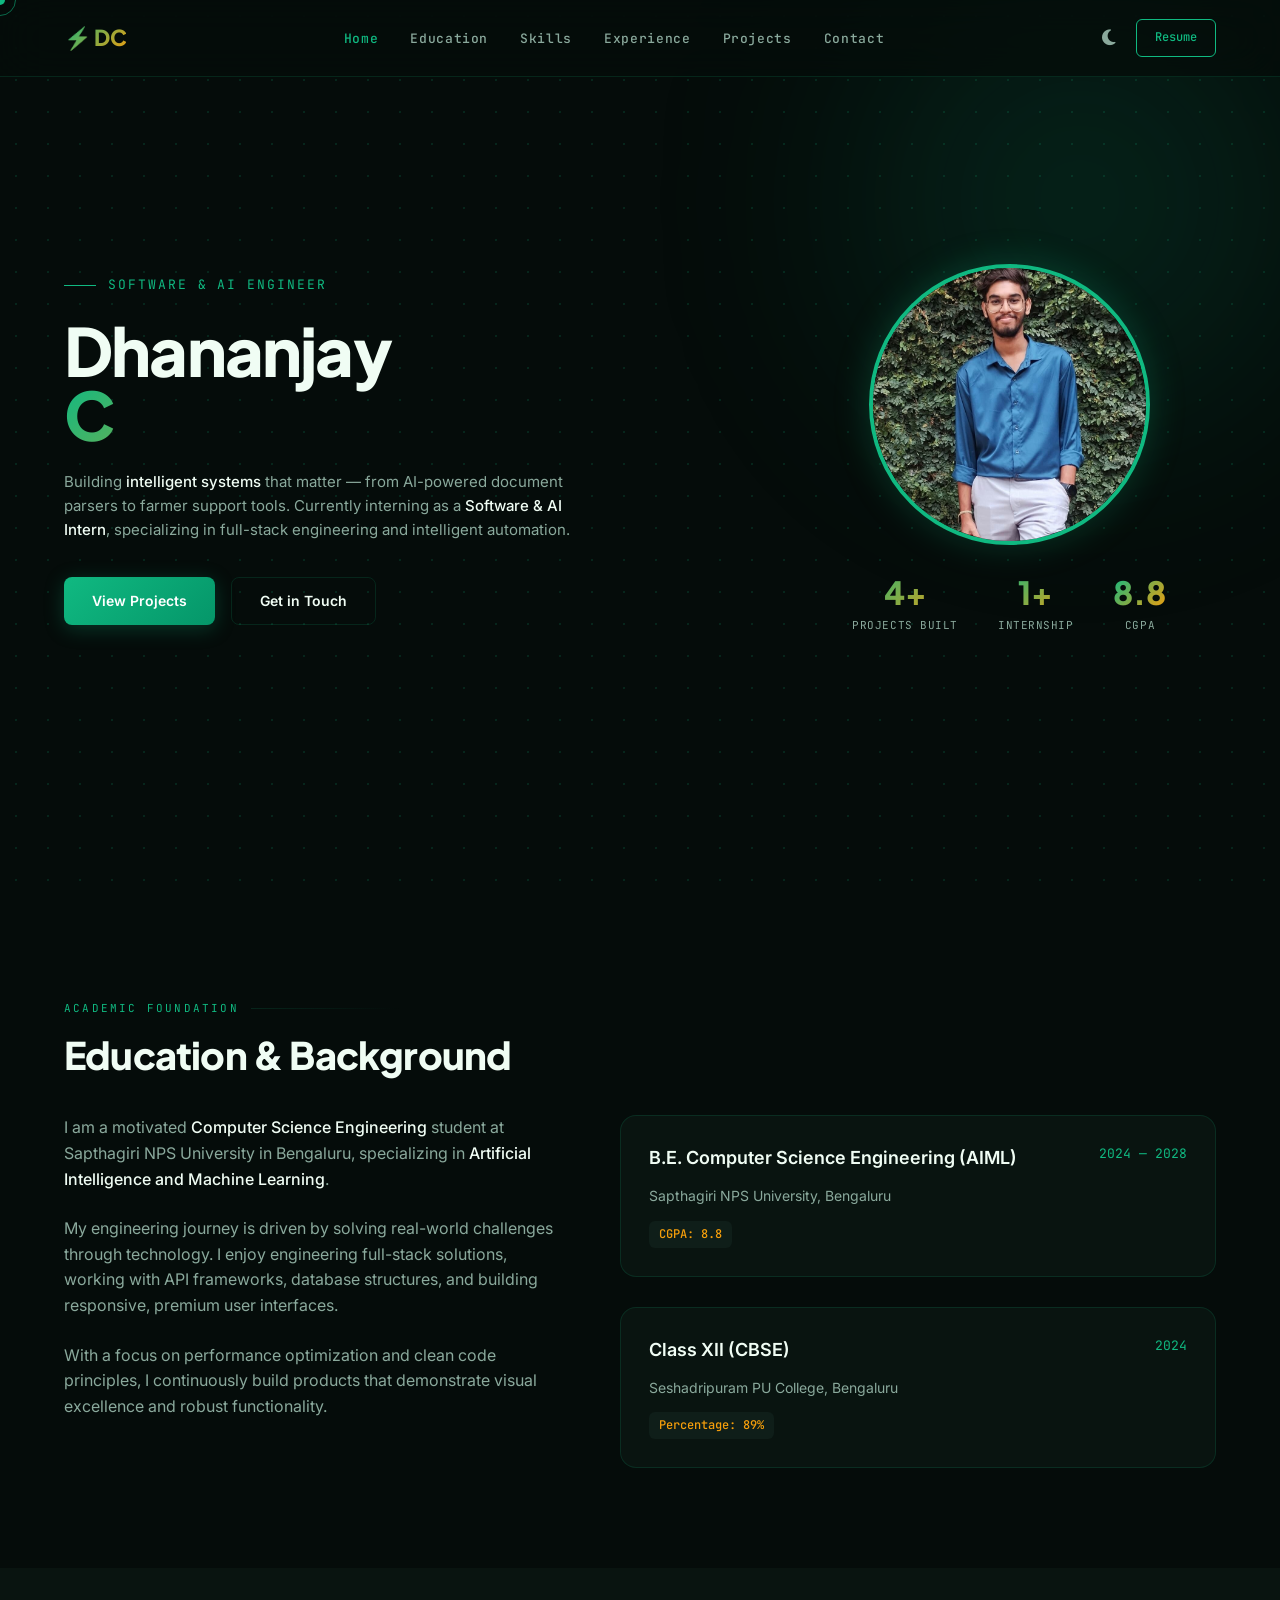
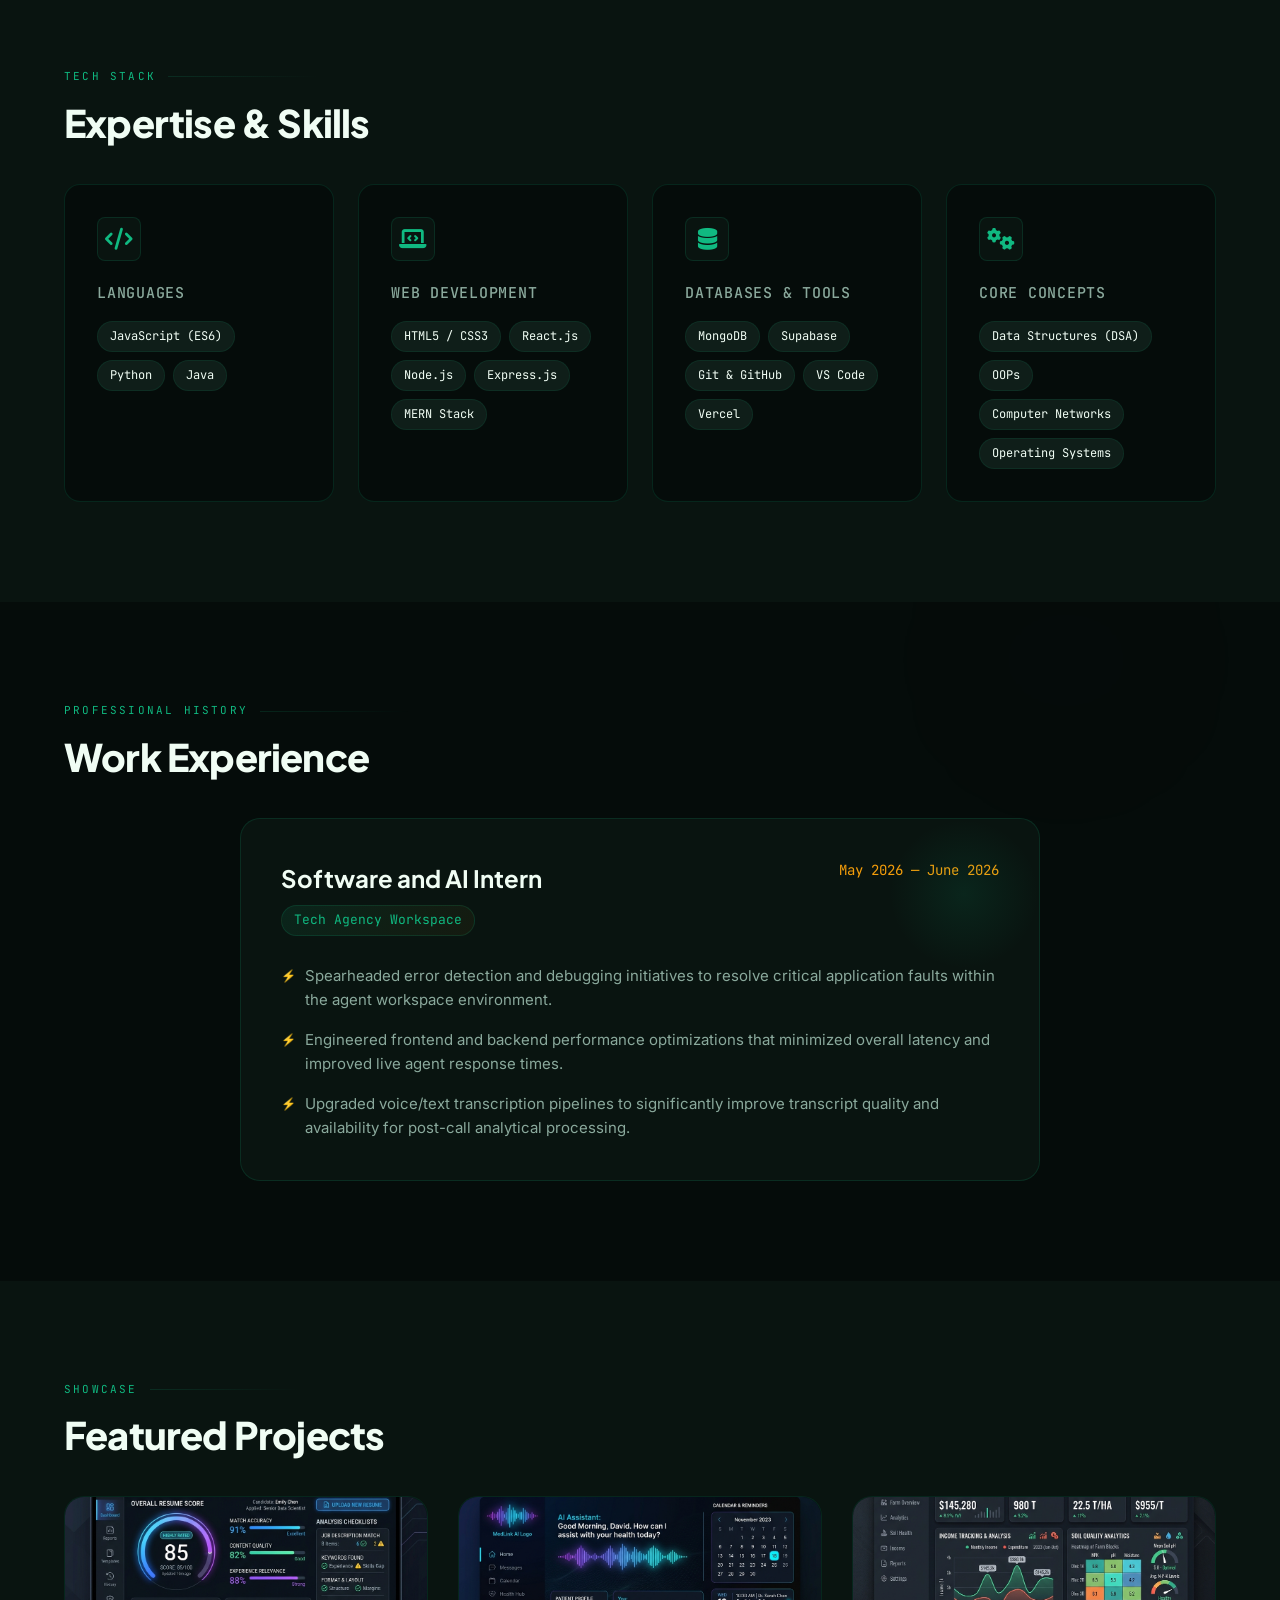
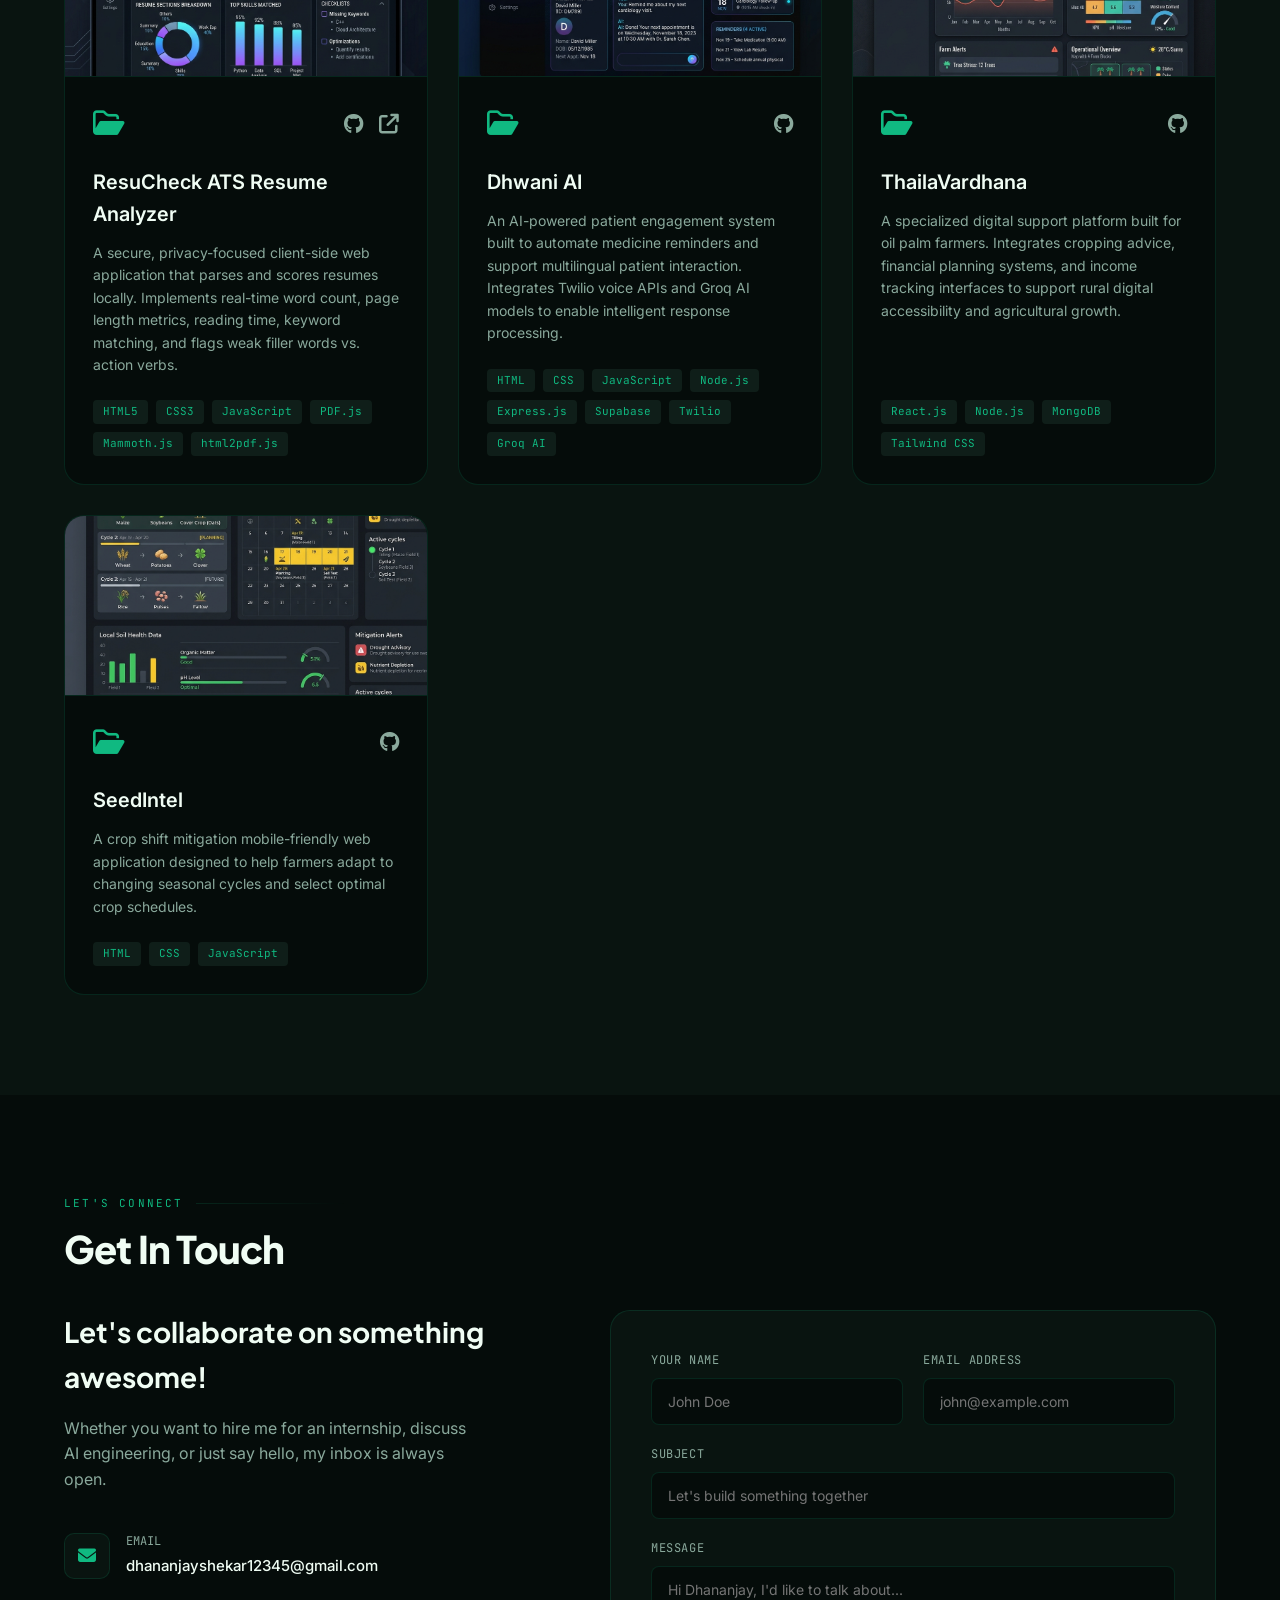
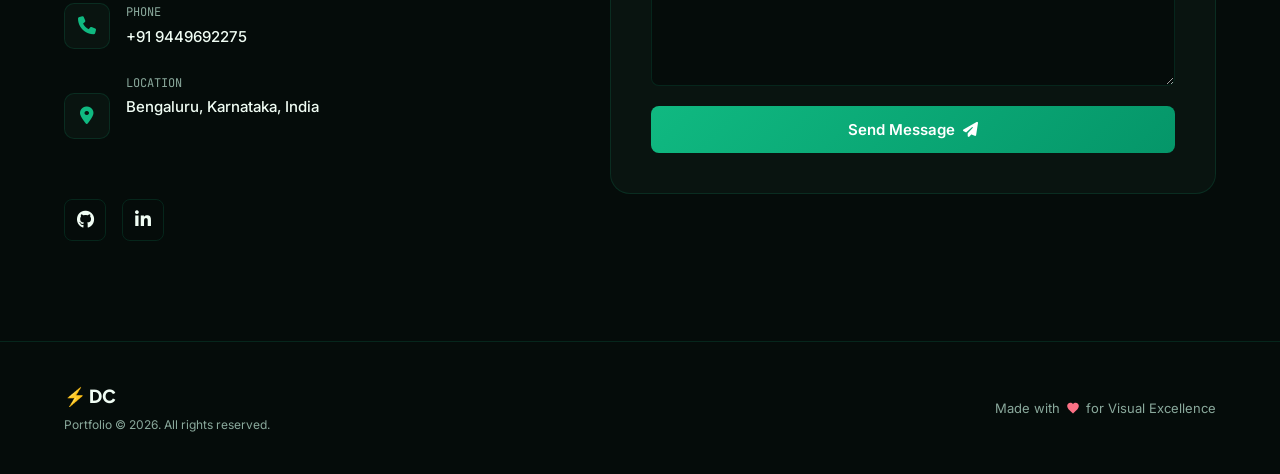
==== portfolio.html @ 75861af4 "Update project cards with preview images and match mobile inspector layout exactly" ====
<!DOCTYPE html>
<html lang="en">
<head>
  <meta charset="UTF-8">
  <meta name="viewport" content="width=device-width, initial-scale=1.0">
  <title>Dhananjay C | Software & AI Engineer Portfolio</title>
  <!-- FontAwesome Icons -->
  <link rel="stylesheet" href="https://cdnjs.cloudflare.com/ajax/libs/font-awesome/6.4.0/css/all.min.css">
  <link rel="stylesheet" href="portfolio-styles.css">
</head>
<body>
  <!-- Custom Cursor Elements -->
  <div class="cursor" id="customCursor"></div>
  <div class="cursor-ring" id="customCursorRing"></div>

  <!-- Decorative Glowing Backdrops -->
  <div class="orb orb1"></div>
  <div class="orb orb2"></div>
  <div class="orb orb3"></div>

  <!-- Navigation -->
  <nav>
    <div class="container nav-container">
      <a href="#" class="nav-logo">⚡ DC</a>
      
      <ul class="nav-menu" id="navMenu">
        <li><a href="#hero" class="active">Home</a></li>
        <li><a href="#about">Education</a></li>
        <li><a href="#skills">Skills</a></li>
        <li><a href="#experience">Experience</a></li>
        <li><a href="#projects">Projects</a></li>
        <li><a href="#contact">Contact</a></li>
      </ul>

      <div class="nav-actions">
        <button class="theme-toggle-btn" id="themeToggle" aria-label="Toggle Theme">
          <i class="fa-solid fa-moon" id="themeIcon"></i>
        </button>
        <a href="resume.pdf" target="_blank" class="btn-resume">Resume</a>
        <button class="mobile-nav-toggle" id="mobileNavToggle" aria-label="Toggle Navigation Menu">
          <i class="fa-solid fa-bars"></i>
        </button>
      </div>
    </div>
  </nav>

  <!-- Hero Section -->
  <section id="hero">
    <div class="container hero-container-grid">
      <div class="hero-content">
        <div class="hero-eyebrow">Software & AI Engineer</div>
        <h1 class="hero-name">
          <span class="line1">Dhananjay</span>
          <span class="line2">C</span>
        </h1>
        <p class="hero-desc">
          Building <strong>intelligent systems</strong> that matter — from AI-powered document parsers to farmer support tools. Currently interning as a <strong>Software & AI Intern</strong>, specializing in full-stack engineering and intelligent automation.
        </p>
        <div class="hero-buttons">
          <a href="#projects" class="btn btn-primary">View Projects</a>
          <a href="#contact" class="btn btn-secondary">Get in Touch</a>
        </div>
      </div>
      
      <div class="hero-right">
        <div class="hero-image-container">
          <img src="profile.jpg" alt="Dhananjay C" class="hero-profile-img">
        </div>
        <div class="hero-stats">
          <div class="stat">
            <span class="stat-number" data-target="4">0</span>
            <span class="stat-label">Projects Built</span>
          </div>
          <div class="stat">
            <span class="stat-number" data-target="1">0</span>
            <span class="stat-label">Internship</span>
          </div>
          <div class="stat">
            <span class="stat-number" data-target="8.8" data-decimals="1">0.0</span>
            <span class="stat-label">CGPA</span>
          </div>
        </div>
      </div>
    </div>
  </section>

  <!-- Education & About Section -->
  <section id="about">
    <div class="container">
      <div class="section-tag">Academic Foundation</div>
      <h2 class="section-title">Education & Background</h2>
      
      <div class="about-grid">
        <div class="about-text">
          <p>
            I am a motivated <strong>Computer Science Engineering</strong> student at Sapthagiri NPS University in Bengaluru, specializing in <strong>Artificial Intelligence and Machine Learning</strong>.
          </p>
          <p>
            My engineering journey is driven by solving real-world challenges through technology. I enjoy engineering full-stack solutions, working with API frameworks, database structures, and building responsive, premium user interfaces.
          </p>
          <p>
            With a focus on performance optimization and clean code principles, I continuously build products that demonstrate visual excellence and robust functionality.
          </p>
        </div>
        
        <div class="edu-timeline">
          <div class="edu-card">
            <div class="edu-header">
              <h3 class="edu-degree">B.E. Computer Science Engineering (AIML)</h3>
              <span class="edu-date">2024 — 2028</span>
            </div>
            <p class="edu-school">Sapthagiri NPS University, Bengaluru</p>
            <span class="edu-badge">CGPA: 8.8</span>
          </div>

          <div class="edu-card">
            <div class="edu-header">
              <h3 class="edu-degree">Class XII (CBSE)</h3>
              <span class="edu-date">2024</span>
            </div>
            <p class="edu-school">Seshadripuram PU College, Bengaluru</p>
            <span class="edu-badge">Percentage: 89%</span>
          </div>
        </div>
      </div>
    </div>
  </section>

  <!-- Skills Section -->
  <section id="skills">
    <div class="container">
      <div class="section-tag">Tech Stack</div>
      <h2 class="section-title">Expertise & Skills</h2>
      
      <div class="skills-grid">
        <!-- Programming Languages -->
        <div class="skill-card">
          <div class="skill-icon"><i class="fa-solid fa-code"></i></div>
          <h3>Languages</h3>
          <div class="skill-tags">
            <span class="skill-tag">JavaScript (ES6)</span>
            <span class="skill-tag">Python</span>
            <span class="skill-tag">Java</span>
          </div>
        </div>

        <!-- Web Development -->
        <div class="skill-card">
          <div class="skill-icon"><i class="fa-solid fa-laptop-code"></i></div>
          <h3>Web Development</h3>
          <div class="skill-tags">
            <span class="skill-tag">HTML5 / CSS3</span>
            <span class="skill-tag">React.js</span>
            <span class="skill-tag">Node.js</span>
            <span class="skill-tag">Express.js</span>
            <span class="skill-tag">MERN Stack</span>
          </div>
        </div>

        <!-- Databases & Tools -->
        <div class="skill-card">
          <div class="skill-icon"><i class="fa-solid fa-database"></i></div>
          <h3>Databases & Tools</h3>
          <div class="skill-tags">
            <span class="skill-tag">MongoDB</span>
            <span class="skill-tag">Supabase</span>
            <span class="skill-tag">Git & GitHub</span>
            <span class="skill-tag">VS Code</span>
            <span class="skill-tag">Vercel</span>
          </div>
        </div>

        <!-- Core CS Concepts -->
        <div class="skill-card">
          <div class="skill-icon"><i class="fa-solid fa-gears"></i></div>
          <h3>Core Concepts</h3>
          <div class="skill-tags">
            <span class="skill-tag">Data Structures (DSA)</span>
            <span class="skill-tag">OOPs</span>
            <span class="skill-tag">Computer Networks</span>
            <span class="skill-tag">Operating Systems</span>
          </div>
        </div>
      </div>
    </div>
  </section>

  <!-- Experience Section -->
  <section id="experience">
    <div class="container">
      <div class="section-tag">Professional History</div>
      <h2 class="section-title">Work Experience</h2>
      
      <div class="exp-wrapper">
        <div class="exp-card">
          <div class="exp-header">
            <div>
              <h3 class="exp-role">Software and AI Intern</h3>
              <span class="exp-company">Tech Agency Workspace</span>
            </div>
            <span class="exp-date">May 2026 — June 2026</span>
          </div>
          <ul class="exp-bullets">
            <li>Spearheaded error detection and debugging initiatives to resolve critical application faults within the agent workspace environment.</li>
            <li>Engineered frontend and backend performance optimizations that minimized overall latency and improved live agent response times.</li>
            <li>Upgraded voice/text transcription pipelines to significantly improve transcript quality and availability for post-call analytical processing.</li>
          </ul>
        </div>
      </div>
    </div>
  </section>

  <!-- Projects Section -->
  <section id="projects">
    <div class="container">
      <div class="section-tag">Showcase</div>
      <h2 class="section-title">Featured Projects</h2>
      
      <div class="projects-grid">
        <!-- ResuCheck ATS -->
        <div class="project-card">
          <div class="project-image-wrapper">
            <img src="resucheck_preview.png" alt="ResuCheck ATS Preview" class="project-img">
          </div>
          <div class="project-card-content">
            <div class="project-header">
              <div class="project-icon-folder"><i class="fa-regular fa-folder-open"></i></div>
              <div class="project-links">
                <a href="https://github.com/dhananjayshekar12345-del/FrontEnd-Project" target="_blank" aria-label="GitHub Repository"><i class="fa-brands fa-github"></i></a>
                <a href="index.html" target="_blank" aria-label="Live Demo"><i class="fa-solid fa-arrow-up-right-from-square"></i></a>
              </div>
            </div>
            <h3 class="project-title">ResuCheck ATS Resume Analyzer</h3>
            <p class="project-desc">
              A secure, privacy-focused client-side web application that parses and scores resumes locally. Implements real-time word count, page length metrics, reading time, keyword matching, and flags weak filler words vs. action verbs.
            </p>
            <ul class="project-tech">
              <li>HTML5</li>
              <li>CSS3</li>
              <li>JavaScript</li>
              <li>PDF.js</li>
              <li>Mammoth.js</li>
              <li>html2pdf.js</li>
            </ul>
          </div>
        </div>

        <!-- Dhwani AI -->
        <div class="project-card">
          <div class="project-image-wrapper">
            <img src="dhwani_ai_preview.png" alt="Dhwani AI Preview" class="project-img">
          </div>
          <div class="project-card-content">
            <div class="project-header">
              <div class="project-icon-folder"><i class="fa-regular fa-folder-open"></i></div>
              <div class="project-links">
                <a href="#" target="_blank" aria-label="GitHub Repository"><i class="fa-brands fa-github"></i></a>
              </div>
            </div>
            <h3 class="project-title">Dhwani AI</h3>
            <p class="project-desc">
              An AI-powered patient engagement system built to automate medicine reminders and support multilingual patient interaction. Integrates Twilio voice APIs and Groq AI models to enable intelligent response processing.
            </p>
            <ul class="project-tech">
              <li>HTML</li>
              <li>CSS</li>
              <li>JavaScript</li>
              <li>Node.js</li>
              <li>Express.js</li>
              <li>Supabase</li>
              <li>Twilio</li>
              <li>Groq AI</li>
            </ul>
          </div>
        </div>

        <!-- ThailaVardhana -->
        <div class="project-card">
          <div class="project-image-wrapper">
            <img src="thailavardhana_preview.png" alt="ThailaVardhana Preview" class="project-img">
          </div>
          <div class="project-card-content">
            <div class="project-header">
              <div class="project-icon-folder"><i class="fa-regular fa-folder-open"></i></div>
              <div class="project-links">
                <a href="#" target="_blank" aria-label="GitHub Repository"><i class="fa-brands fa-github"></i></a>
              </div>
            </div>
            <h3 class="project-title">ThailaVardhana</h3>
            <p class="project-desc">
              A specialized digital support platform built for oil palm farmers. Integrates cropping advice, financial planning systems, and income tracking interfaces to support rural digital accessibility and agricultural growth.
            </p>
            <ul class="project-tech">
              <li>React.js</li>
              <li>Node.js</li>
              <li>MongoDB</li>
              <li>Tailwind CSS</li>
            </ul>
          </div>
        </div>

        <!-- SeedIntel -->
        <div class="project-card">
          <div class="project-image-wrapper">
            <img src="seedintel_preview.png" alt="SeedIntel Preview" class="project-img">
          </div>
          <div class="project-card-content">
            <div class="project-header">
              <div class="project-icon-folder"><i class="fa-regular fa-folder-open"></i></div>
              <div class="project-links">
                <a href="#" target="_blank" aria-label="GitHub Repository"><i class="fa-brands fa-github"></i></a>
              </div>
            </div>
            <h3 class="project-title">SeedIntel</h3>
            <p class="project-desc">
              A crop shift mitigation mobile-friendly web application designed to help farmers adapt to changing seasonal cycles and select optimal crop schedules.
            </p>
            <ul class="project-tech">
              <li>HTML</li>
              <li>CSS</li>
              <li>JavaScript</li>
            </ul>
          </div>
        </div>
      </div>
    </div>
  </section>

  <!-- Contact Section -->
  <section id="contact">
    <div class="container">
      <div class="section-tag">Let's Connect</div>
      <h2 class="section-title">Get In Touch</h2>
      
      <div class="contact-wrapper">
        <div class="contact-info">
          <h3>Let's collaborate on something awesome!</h3>
          <p>
            Whether you want to hire me for an internship, discuss AI engineering, or just say hello, my inbox is always open.
          </p>
          
          <div class="contact-details">
            <!-- Email -->
            <div class="contact-item">
              <div class="contact-icon"><i class="fa-solid fa-envelope"></i></div>
              <div class="contact-text">
                <p>Email</p>
                <a href="mailto:dhananjayshekar12345@gmail.com">dhananjayshekar12345@gmail.com</a>
              </div>
            </div>

            <!-- Phone -->
            <div class="contact-item">
              <div class="contact-icon"><i class="fa-solid fa-phone"></i></div>
              <div class="contact-text">
                <p>Phone</p>
                <a href="tel:+919449692275">+91 9449692275</a>
              </div>
            </div>

            <!-- Location -->
            <div class="contact-item">
              <div class="contact-icon"><i class="fa-solid fa-location-dot"></i></div>
              <div class="contact-text">
                <p>Location</p>
                <p>Bengaluru, Karnataka, India</p>
              </div>
            </div>
          </div>

          <div class="contact-socials">
            <a href="https://github.com/dhananjayshekar12345-del" target="_blank" class="social-btn" aria-label="GitHub"><i class="fa-brands fa-github"></i></a>
            <a href="#" target="_blank" class="social-btn" aria-label="LinkedIn"><i class="fa-brands fa-linkedin-in"></i></a>
          </div>
        </div>

        <form class="contact-form" id="contactForm">
          <div class="form-grid">
            <div class="form-group">
              <label for="name">Your Name</label>
              <input type="text" id="name" placeholder="John Doe" required>
            </div>
            <div class="form-group">
              <label for="email">Email Address</label>
              <input type="email" id="email" placeholder="john@example.com" required>
            </div>
          </div>
          <div class="form-group full-width" style="margin-bottom: 20px;">
            <label for="subject">Subject</label>
            <input type="text" id="subject" placeholder="Let's build something together" required>
          </div>
          <div class="form-group full-width" style="margin-bottom: 20px;">
            <label for="message">Message</label>
            <textarea id="message" placeholder="Hi Dhananjay, I'd like to talk about..." required></textarea>
          </div>
          <button type="submit" class="submit-btn">Send Message <i class="fa-solid fa-paper-plane"></i></button>
        </form>
      </div>
    </div>
  </section>

  <!-- Footer -->
  <footer>
    <div class="container footer-container">
      <div class="footer-left">
        <a href="#" class="footer-logo">⚡ DC</a>
        <p class="footer-copy">Portfolio &copy; 2026. All rights reserved.</p>
      </div>
      <div class="footer-tagline">
        <span>Made with</span>
        <svg viewBox="0 0 24 24">
          <path d="M12 21.35l-1.45-1.32C5.4 15.36 2 12.28 2 8.5 2 5.42 4.42 3 7.5 3c1.74 0 3.41.81 4.5 2.09C13.09 3.81 14.76 3 16.5 3 19.58 3 22 5.42 22 8.5c0 3.78-3.4 6.86-8.55 11.54L12 21.35z"/>
        </svg>
        <span>for Visual Excellence</span>
      </div>
    </div>
  </footer>

  <!-- Toast Notification Container -->
  <div class="toast" id="toast">
    <i class="fa-solid fa-circle-check" style="color: var(--accent);"></i>
    <span id="toastMsg">Message sent successfully!</span>
  </div>

  <script src="portfolio-app.js"></script>
</body>
</html>
---- portfolio-styles.css ----
@import url('https://fonts.googleapis.com/css2?family=Inter:wght@400;500;600;700&family=Plus+Jakarta+Sans:wght@500;600;700;800&family=JetBrains+Mono:wght@400;500&display=swap');

:root {
  --bg: #050c0a;
  --surface: #091410;
  --surface-hover: #0d221a;
  --surface2: #0f1e19;
  --accent: #10b981;
  --accent-glow: rgba(16, 185, 129, 0.35);
  --accent2: #f59e0b;
  --accent3: #fb7185;
  --text: #f0fdf4; /* Slightly brighter for higher contrast */
  --muted: #8aa99c; /* Brighter muted text for clearer visibility */
  --border: rgba(16, 185, 129, 0.15);
  --border-hover: rgba(16, 185, 129, 0.35);
  --font-sans: 'Inter', sans-serif;
  --font-display: 'Plus Jakarta Sans', sans-serif;
  --font-mono: 'JetBrains Mono', monospace;
  --glow: rgba(16, 185, 129, 0.12);
}

/* Light Mode support */
body.light-theme {
  --bg: #f3fcf8;
  --surface: #ffffff;
  --surface-hover: #e8f5ee;
  --surface2: #dcf2e6;
  --accent: #059669;
  --accent-glow: rgba(5, 150, 105, 0.2);
  --accent2: #d97706;
  --accent3: #e11d48;
  --text: #061f15;
  --muted: #4b665c;
  --border: rgba(5, 150, 105, 0.15);
  --border-hover: rgba(5, 150, 105, 0.35);
  --glow: rgba(5, 150, 105, 0.06);
}

*, *::before, *::after {
  box-sizing: border-box;
  margin: 0;
  padding: 0;
}

html {
  scroll-behavior: smooth;
  scrollbar-width: thin;
  scrollbar-color: var(--accent) var(--bg);
}

body {
  font-family: var(--font-sans);
  background-color: var(--bg);
  color: var(--text);
  overflow-x: hidden;
  line-height: 1.6;
  transition: background-color 0.3s, color 0.3s;
  position: relative;
}

/* Hide custom cursor on touch devices */
@media (hover: hover) {
  body {
    cursor: none;
  }
  a, button, input, textarea, select, .clickable {
    cursor: none;
  }
}

/* Custom Cursor */
.cursor {
  width: 10px;
  height: 10px;
  background-color: var(--accent);
  border-radius: 50%;
  position: fixed;
  top: 0;
  left: 0;
  pointer-events: none;
  z-index: 9999;
  transform: translate(-50%, -50%);
  transition: width 0.15s, height 0.15s, background-color 0.15s;
}

.cursor-ring {
  width: 32px;
  height: 32px;
  border: 1.5px solid var(--accent);
  border-radius: 50%;
  position: fixed;
  top: 0;
  left: 0;
  pointer-events: none;
  z-index: 9998;
  transform: translate(-50%, -50%);
  transition: width 0.2s, height 0.2s, border-color 0.2s;
  opacity: 0.55;
}

/* Dot grid overlay */
body::before {
  content: '';
  position: fixed;
  inset: 0;
  background-image: radial-gradient(var(--border) 1px, transparent 1px);
  background-size: 32px 32px;
  pointer-events: none;
  z-index: 0;
}

/* Decorative Glow Orbs */
.orb {
  position: absolute;
  border-radius: 50%;
  filter: blur(120px);
  pointer-events: none;
  z-index: 0;
  opacity: 0.65;
  transition: opacity 0.5s;
}
.orb1 {
  width: 600px;
  height: 600px;
  background: radial-gradient(circle, var(--accent-glow) 0%, transparent 70%);
  top: -100px;
  right: -100px;
}
.orb2 {
  width: 450px;
  height: 450px;
  background: radial-gradient(circle, rgba(245, 158, 11, 0.08) 0%, transparent 70%);
  bottom: 20%;
  left: -50px;
}
.orb3 {
  width: 300px;
  height: 300px;
  background: radial-gradient(circle, rgba(251, 113, 133, 0.06) 0%, transparent 70%);
  top: 40%;
  right: 5%;
}

.container {
  max-width: 1200px;
  margin: 0 auto;
  padding: 0 24px;
  position: relative;
  z-index: 1;
}

/* ── NAVIGATION ── */
nav {
  position: fixed;
  top: 0;
  left: 0;
  right: 0;
  z-index: 100;
  backdrop-filter: blur(24px);
  -webkit-backdrop-filter: blur(24px);
  background: rgba(5, 12, 10, 0.75);
  border-bottom: 1px solid var(--border);
  transition: background-color 0.3s, border-color 0.3s;
}
body.light-theme nav {
  background: rgba(243, 252, 248, 0.75);
}
.nav-container {
  display: flex;
  justify-content: space-between;
  align-items: center;
  height: 76px;
}
.nav-logo {
  font-family: var(--font-display);
  font-weight: 800;
  font-size: 22px;
  background: linear-gradient(135deg, var(--accent), var(--accent2));
  -webkit-background-clip: text;
  -webkit-text-fill-color: transparent;
  text-decoration: none;
  letter-spacing: -0.5px;
}
.nav-menu {
  display: flex;
  align-items: center;
  gap: 32px;
  list-style: none;
}
.nav-menu a {
  color: var(--muted);
  text-decoration: none;
  font-family: var(--font-mono);
  font-size: 13px;
  font-weight: 500;
  letter-spacing: 0.05em;
  transition: color 0.2s;
}
.nav-menu a:hover, .nav-menu a.active {
  color: var(--accent);
}
.nav-actions {
  display: flex;
  align-items: center;
  gap: 20px;
}
.btn-resume {
  padding: 8px 18px;
  border: 1px solid var(--accent);
  border-radius: 6px;
  color: var(--accent);
  font-family: var(--font-mono);
  font-size: 12px;
  text-decoration: none;
  font-weight: 500;
  background: transparent;
  transition: background-color 0.2s, color 0.2s;
}
.btn-resume:hover {
  background-color: var(--accent);
  color: var(--bg);
}

.theme-toggle-btn {
  background: none;
  border: none;
  color: var(--muted);
  font-size: 18px;
  display: flex;
  align-items: center;
  justify-content: center;
  transition: color 0.2s;
}
.theme-toggle-btn:hover {
  color: var(--accent);
}

/* Mobile Nav Toggle */
.mobile-nav-toggle {
  display: none;
  background: none;
  border: none;
  color: var(--text);
  font-size: 24px;
}

/* ── HERO ── */
#hero {
  min-height: 100vh;
  display: flex;
  align-items: center;
  padding-top: 100px;
  position: relative;
}
.hero-container-grid {
  display: grid;
  grid-template-columns: 1.25fr 0.75fr;
  gap: 50px;
  align-items: center;
  width: 100%;
  position: relative;
}
.hero-content {
  max-width: 700px;
  position: relative;
  z-index: 2;
}
.hero-eyebrow {
  font-family: var(--font-mono);
  font-size: 13px;
  color: var(--accent);
  letter-spacing: 0.15em;
  text-transform: uppercase;
  margin-bottom: 24px;
  display: flex;
  align-items: center;
  gap: 12px;
}
.hero-eyebrow::before {
  content: '';
  display: block;
  width: 32px;
  height: 1px;
  background-color: var(--accent);
}
.hero-name {
  font-family: var(--font-display);
  font-weight: 800;
  font-size: clamp(38px, 5.2vw, 68px);
  line-height: 0.95;
  letter-spacing: -1.8px;
  margin-bottom: 24px;
}
.hero-name .line1 {
  display: block;
  color: var(--text);
}
.hero-name .line2 {
  display: block;
  background: linear-gradient(135deg, var(--accent) 0%, var(--accent2) 50%, var(--accent3) 100%);
  -webkit-background-clip: text;
  -webkit-text-fill-color: transparent;
}
.hero-desc {
  font-size: 15px;
  color: var(--muted);
  max-width: 520px;
  margin-bottom: 35px;
  line-height: 1.6;
}
.hero-desc strong {
  color: var(--text);
  font-weight: 500;
}
.hero-buttons {
  display: flex;
  gap: 16px;
  flex-wrap: wrap;
}
.btn {
  padding: 12px 28px;
  font-size: 14px;
  font-weight: 600;
  border-radius: 8px;
  text-decoration: none;
  transition: transform 0.2s, box-shadow 0.2s;
  display: inline-flex;
  align-items: center;
  gap: 8px;
}
.btn-primary {
  background: linear-gradient(135deg, var(--accent), #059669);
  color: #ffffff;
  border: none;
  box-shadow: 0 4px 20px rgba(16, 185, 129, 0.25);
}
.btn-primary:hover {
  transform: translateY(-2px);
  box-shadow: 0 8px 30px rgba(16, 185, 129, 0.4);
}
.btn-secondary {
  background: transparent;
  color: var(--text);
  border: 1px solid var(--border);
}
.btn-secondary:hover {
  border-color: var(--accent);
  background: rgba(16, 185, 129, 0.05);
}

.hero-right {
  display: flex;
  flex-direction: column;
  align-items: center;
  gap: 30px;
  justify-self: center;
  position: relative;
  z-index: 2;
}
.hero-image-container {
  width: clamp(260px, 22vw, 340px);
  height: clamp(260px, 22vw, 340px);
  border-radius: 50%;
  border: 4px solid var(--accent);
  box-shadow: 0 0 35px rgba(16, 185, 129, 0.25);
  overflow: hidden;
  position: relative;
  display: flex;
  justify-content: center;
  align-items: center;
  transition: transform 0.3s ease, border-color 0.3s ease, box-shadow 0.3s ease;
}
.hero-image-container:hover {
  transform: scale(1.02);
  border-color: var(--accent2);
  box-shadow: 0 0 45px rgba(245, 158, 11, 0.35);
}
.hero-profile-img {
  display: block !important;
  width: 100%;
  height: 100%;
  object-fit: cover;
}
.hero-stats {
  display: flex;
  gap: 40px;
  justify-content: center;
  align-items: center;
}
.stat {
  text-align: center;
}
.stat-number {
  font-family: var(--font-display);
  font-size: 32px;
  font-weight: 800;
  background: linear-gradient(135deg, var(--accent), var(--accent2));
  -webkit-background-clip: text;
  -webkit-text-fill-color: transparent;
  line-height: 1.1;
  display: block;
}
.stat-label {
  font-size: 11px;
  color: var(--muted);
  letter-spacing: 0.05em;
  text-transform: uppercase;
  font-family: var(--font-mono);
  margin-top: 4px;
}

/* ── COMMON SECTION STYLE ── */
section {
  padding: 100px 0;
  position: relative;
}
.section-tag {
  font-family: var(--font-mono);
  font-size: 11px;
  color: var(--accent);
  letter-spacing: 0.2em;
  text-transform: uppercase;
  margin-bottom: 16px;
  display: flex;
  align-items: center;
  gap: 12px;
}
.section-tag::after {
  content: '';
  flex: 1;
  height: 1px;
  background: linear-gradient(90deg, var(--border), transparent);
  max-width: 150px;
}
.section-title {
  font-family: var(--font-display);
  font-weight: 800;
  font-size: clamp(26px, 3.2vw, 38px);
  letter-spacing: -0.8px;
  margin-bottom: 40px;
  line-height: 1.1;
}

/* ── ABOUT / EDUCATION ── */
.about-grid {
  display: grid;
  grid-template-columns: 1fr 1.2fr;
  gap: 60px;
  align-items: start;
}
.about-text p {
  color: var(--muted);
  font-size: 16px;
  margin-bottom: 24px;
}
.about-text p strong {
  color: var(--text);
  font-weight: 500;
}

.edu-timeline {
  display: flex;
  flex-direction: column;
  gap: 30px;
}
.edu-card {
  background: var(--surface);
  border: 1px solid var(--border);
  border-radius: 16px;
  padding: 28px;
  position: relative;
  transition: transform 0.3s, border-color 0.3s;
}
.edu-card:hover {
  transform: translateY(-3px);
  border-color: var(--border-hover);
}
.edu-header {
  display: flex;
  justify-content: space-between;
  align-items: flex-start;
  margin-bottom: 12px;
  flex-wrap: wrap;
  gap: 8px;
}
.edu-degree {
  font-size: 18px;
  font-weight: 600;
  color: var(--text);
}
.edu-date {
  font-family: var(--font-mono);
  font-size: 13px;
  color: var(--accent);
}
.edu-school {
  font-size: 14px;
  color: var(--muted);
  margin-bottom: 12px;
}
.edu-badge {
  display: inline-block;
  padding: 4px 10px;
  background-color: var(--surface2);
  border-radius: 6px;
  font-size: 12px;
  color: var(--accent2);
  font-family: var(--font-mono);
  font-weight: 500;
}

/* ── SKILLS ── */
#skills {
  background-color: var(--surface);
  transition: background-color 0.3s;
}
.skills-grid {
  display: grid;
  grid-template-columns: repeat(auto-fit, minmax(260px, 1fr));
  gap: 24px;
}
.skill-card {
  background-color: var(--bg);
  border: 1px solid var(--border);
  border-radius: 16px;
  padding: 32px;
  transition: border-color 0.3s, transform 0.3s, box-shadow 0.3s;
  position: relative;
  overflow: hidden;
}
.skill-card::before {
  content: '';
  position: absolute;
  top: 0;
  left: 0;
  right: 0;
  height: 3px;
  background: linear-gradient(90deg, var(--accent), var(--accent2), var(--accent3));
  opacity: 0;
  transition: opacity 0.3s;
}
.skill-card:hover {
  border-color: var(--accent);
  transform: translateY(-4px);
  box-shadow: 0 12px 30px rgba(16, 185, 129, 0.05);
}
.skill-card:hover::before {
  opacity: 1;
}
.skill-icon {
  width: 44px;
  height: 44px;
  border-radius: 8px;
  background-color: var(--surface);
  border: 1px solid var(--border);
  display: flex;
  align-items: center;
  justify-content: center;
  font-size: 22px;
  margin-bottom: 20px;
  color: var(--accent);
}
.skill-card h3 {
  font-size: 15px;
  font-family: var(--font-mono);
  color: var(--muted);
  margin-bottom: 16px;
  font-weight: 500;
  text-transform: uppercase;
  letter-spacing: 0.05em;
}
.skill-tags {
  display: flex;
  flex-wrap: wrap;
  gap: 8px;
}
.skill-tag {
  padding: 5px 12px;
  background-color: var(--surface2);
  border-radius: 20px;
  font-size: 12px;
  color: var(--text);
  font-family: var(--font-mono);
  border: 1px solid rgba(16, 185, 129, 0.1);
  transition: border-color 0.2s, background-color 0.2s;
}
.skill-tag:hover {
  border-color: var(--accent);
  background-color: var(--surface-hover);
}

/* ── EXPERIENCE ── */
.exp-wrapper {
  max-width: 800px;
  margin: 0 auto;
}
.exp-card {
  background: var(--surface);
  border: 1px solid var(--border);
  border-radius: 20px;
  padding: 40px;
  position: relative;
  overflow: hidden;
}
.exp-card::after {
  content: '';
  position: absolute;
  top: 0;
  right: 0;
  width: 150px;
  height: 150px;
  background: radial-gradient(circle, var(--accent-glow) 0%, transparent 70%);
  opacity: 0.3;
  pointer-events: none;
}
.exp-header {
  display: flex;
  justify-content: space-between;
  align-items: flex-start;
  flex-wrap: wrap;
  gap: 16px;
  margin-bottom: 28px;
}
.exp-role {
  font-family: var(--font-display);
  font-size: 24px;
  font-weight: 700;
  margin-bottom: 8px;
}
.exp-company {
  display: inline-block;
  padding: 4px 12px;
  background: linear-gradient(135deg, rgba(16, 185, 129, 0.1), rgba(245, 158, 11, 0.05));
  border: 1px solid var(--border);
  border-radius: 20px;
  font-size: 13px;
  color: var(--accent);
  font-family: var(--font-mono);
}
.exp-date {
  font-family: var(--font-mono);
  font-size: 14px;
  color: var(--accent2);
}
.exp-bullets {
  list-style: none;
  display: flex;
  flex-direction: column;
  gap: 16px;
}
.exp-bullets li {
  position: relative;
  padding-left: 24px;
  color: var(--muted);
  font-size: 15px;
}
.exp-bullets li::before {
  content: '⚡';
  position: absolute;
  left: 0;
  top: 2px;
  font-size: 12px;
  color: var(--accent);
}

/* ── PROJECTS ── */
#projects {
  background-color: var(--surface);
  transition: background-color 0.3s;
}
.projects-grid {
  display: grid;
  grid-template-columns: repeat(auto-fit, minmax(340px, 1fr));
  gap: 30px;
}
.project-card {
  background-color: var(--bg);
  border: 1px solid var(--border);
  border-radius: 20px;
  padding: 0;
  display: flex;
  flex-direction: column;
  min-height: 420px;
  overflow: hidden;
  transition: border-color 0.3s, transform 0.3s;
}
.project-card:hover {
  border-color: var(--border-hover);
  transform: translateY(-5px);
}
.project-image-wrapper {
  width: 100%;
  height: 180px;
  overflow: hidden;
  border-bottom: 1px solid var(--border);
}
.project-img {
  width: 100%;
  height: 100%;
  object-fit: cover;
  transition: transform 0.5s ease;
}
.project-card:hover .project-img {
  transform: scale(1.05);
}
.project-card-content {
  padding: 24px 28px 28px 28px;
  display: flex;
  flex-direction: column;
  flex-grow: 1;
}
.project-header {
  display: flex;
  justify-content: space-between;
  align-items: center;
  margin-bottom: 20px;
}
.project-icon-folder {
  font-size: 28px;
  color: var(--accent);
}
.project-links {
  display: flex;
  gap: 16px;
}
.project-links a {
  color: var(--muted);
  font-size: 20px;
  transition: color 0.2s;
}
.project-links a:hover {
  color: var(--accent);
}
.project-title {
  font-size: 20px;
  font-weight: 600;
  margin-bottom: 12px;
  color: var(--text);
}
.project-desc {
  color: var(--muted);
  font-size: 14px;
  margin-bottom: auto;
  line-height: 1.6;
}
.project-tech {
  display: flex;
  flex-wrap: wrap;
  gap: 8px;
  margin-top: 24px;
  list-style: none;
}
.project-tech li {
  font-family: var(--font-mono);
  font-size: 11px;
  color: var(--accent);
  background-color: var(--surface2);
  padding: 3px 10px;
  border-radius: 4px;
}

/* ── CONTACT ── */
.contact-wrapper {
  display: grid;
  grid-template-columns: 1fr 1.2fr;
  gap: 60px;
  align-items: start;
}
.contact-info h3 {
  font-family: var(--font-display);
  font-size: 28px;
  margin-bottom: 16px;
}
.contact-info p {
  color: var(--muted);
  margin-bottom: 40px;
  max-width: 420px;
}
.contact-details {
  display: flex;
  flex-direction: column;
  gap: 24px;
  margin-bottom: 40px;
}
.contact-item {
  display: flex;
  align-items: center;
  gap: 16px;
}
.contact-icon {
  width: 46px;
  height: 46px;
  border-radius: 10px;
  background-color: var(--surface);
  border: 1px solid var(--border);
  display: flex;
  align-items: center;
  justify-content: center;
  color: var(--accent);
  font-size: 18px;
}
.contact-text p:first-child {
  font-size: 12px;
  color: var(--muted);
  margin-bottom: 2px;
  text-transform: uppercase;
  font-family: var(--font-mono);
}
.contact-text a, .contact-text p:last-child {
  color: var(--text);
  font-weight: 500;
  text-decoration: none;
  font-size: 15px;
  transition: color 0.2s;
}
.contact-text a:hover {
  color: var(--accent);
}
.contact-socials {
  display: flex;
  gap: 16px;
}
.social-btn {
  width: 42px;
  height: 42px;
  border-radius: 8px;
  border: 1px solid var(--border);
  background: transparent;
  color: var(--text);
  display: flex;
  align-items: center;
  justify-content: center;
  font-size: 18px;
  text-decoration: none;
  transition: background-color 0.2s, border-color 0.2s, color 0.2s;
}
.social-btn:hover {
  border-color: var(--accent);
  color: var(--accent);
  background-color: rgba(16, 185, 129, 0.05);
}

.contact-form {
  background-color: var(--surface);
  border: 1px solid var(--border);
  border-radius: 20px;
  padding: 40px;
}
.form-grid {
  display: grid;
  grid-template-columns: 1fr 1fr;
  gap: 20px;
  margin-bottom: 20px;
}
.form-group {
  display: flex;
  flex-direction: column;
  gap: 8px;
}
.form-group.full-width {
  grid-column: span 2;
}
.form-group label {
  font-size: 12px;
  color: var(--muted);
  text-transform: uppercase;
  font-family: var(--font-mono);
  letter-spacing: 0.05em;
}
.form-group input, .form-group textarea {
  background-color: var(--bg);
  border: 1px solid var(--border);
  border-radius: 8px;
  padding: 14px 16px;
  color: var(--text);
  font-family: var(--font-sans);
  font-size: 14px;
  outline: none;
  transition: border-color 0.2s;
}
.form-group input:focus, .form-group textarea:focus {
  border-color: var(--accent);
}
.form-group textarea {
  resize: vertical;
  min-height: 120px;
}
.submit-btn {
  width: 100%;
  padding: 14px;
  background: linear-gradient(135deg, var(--accent), #059669);
  color: #fff;
  border: none;
  border-radius: 8px;
  font-weight: 600;
  font-size: 15px;
  font-family: var(--font-sans);
  display: flex;
  align-items: center;
  justify-content: center;
  gap: 8px;
  transition: transform 0.2s, box-shadow 0.2s;
}
.submit-btn:hover {
  transform: translateY(-1px);
  box-shadow: 0 4px 20px rgba(16, 185, 129, 0.3);
}

/* ── FOOTER ── */
footer {
  padding: 40px 0;
  border-top: 1px solid var(--border);
  background-color: var(--bg);
}
.footer-container {
  display: flex;
  justify-content: space-between;
  align-items: center;
  flex-wrap: wrap;
  gap: 20px;
}
.footer-left {
  display: flex;
  flex-direction: column;
  gap: 4px;
}
.footer-logo {
  font-family: var(--font-display);
  font-weight: 800;
  font-size: 18px;
  color: var(--text);
  text-decoration: none;
}
.footer-copy {
  font-size: 12px;
  color: var(--muted);
}
.footer-tagline {
  font-size: 13px;
  color: var(--muted);
  display: flex;
  align-items: center;
  gap: 6px;
}
.footer-tagline svg {
  width: 14px;
  height: 14px;
  fill: var(--accent3);
}

/* ── TOAST NOTIFICATION ── */
.toast {
  position: fixed;
  bottom: 24px;
  right: 24px;
  background-color: var(--surface);
  border: 1px solid var(--accent);
  color: var(--text);
  padding: 12px 24px;
  border-radius: 8px;
  display: flex;
  align-items: center;
  gap: 10px;
  box-shadow: 0 10px 30px rgba(0, 0, 0, 0.3);
  z-index: 1000;
  transform: translateY(100px);
  opacity: 0;
  transition: transform 0.3s cubic-bezier(0.175, 0.885, 0.32, 1.275), opacity 0.3s;
}
.toast.show {
  transform: translateY(0);
  opacity: 1;
}

/* ── RESPONSIVE STYLES ── */
@media (max-width: 992px) {
  .hero-container-grid {
    grid-template-columns: 1fr;
    text-align: left;
    position: relative;
    padding-bottom: 240px;
  }
  .hero-right {
    position: absolute;
    bottom: 20px;
    right: -80px;
    width: 320px;
    display: flex;
    flex-direction: column;
    align-items: flex-end;
    pointer-events: none;
  }
  .hero-image-container {
    width: 260px;
    height: 260px;
    pointer-events: auto;
  }
  .hero-stats {
    display: flex;
    gap: 20px;
    margin-top: 15px;
    padding-right: 80px;
    pointer-events: auto;
  }
  .stat-number {
    font-size: 24px;
  }
  .stat-label {
    font-size: 9px;
  }
  .hero-eyebrow {
    justify-content: flex-start;
  }
  .hero-buttons {
    justify-content: flex-start;
    position: relative;
    z-index: 3;
  }
  .about-grid, .contact-wrapper {
    grid-template-columns: 1fr;
    gap: 40px;
  }
  .hero-stats {
    gap: 40px;
  }
}

@media (max-width: 768px) {
  nav {
    padding: 0;
  }
  .nav-menu {
    display: none;
  }
  .nav-menu.active {
    display: flex;
    flex-direction: column;
    position: absolute;
    top: 76px;
    left: 0;
    right: 0;
    background-color: var(--bg);
    border-bottom: 1px solid var(--border);
    padding: 30px;
    gap: 20px;
    align-items: center;
  }
  .mobile-nav-toggle {
    display: block;
  }
  .hero-name {
    font-size: clamp(38px, 9vw, 56px);
  }
  .form-grid {
    grid-template-columns: 1fr;
  }
  .form-group.full-width {
    grid-column: span 1;
  }
}
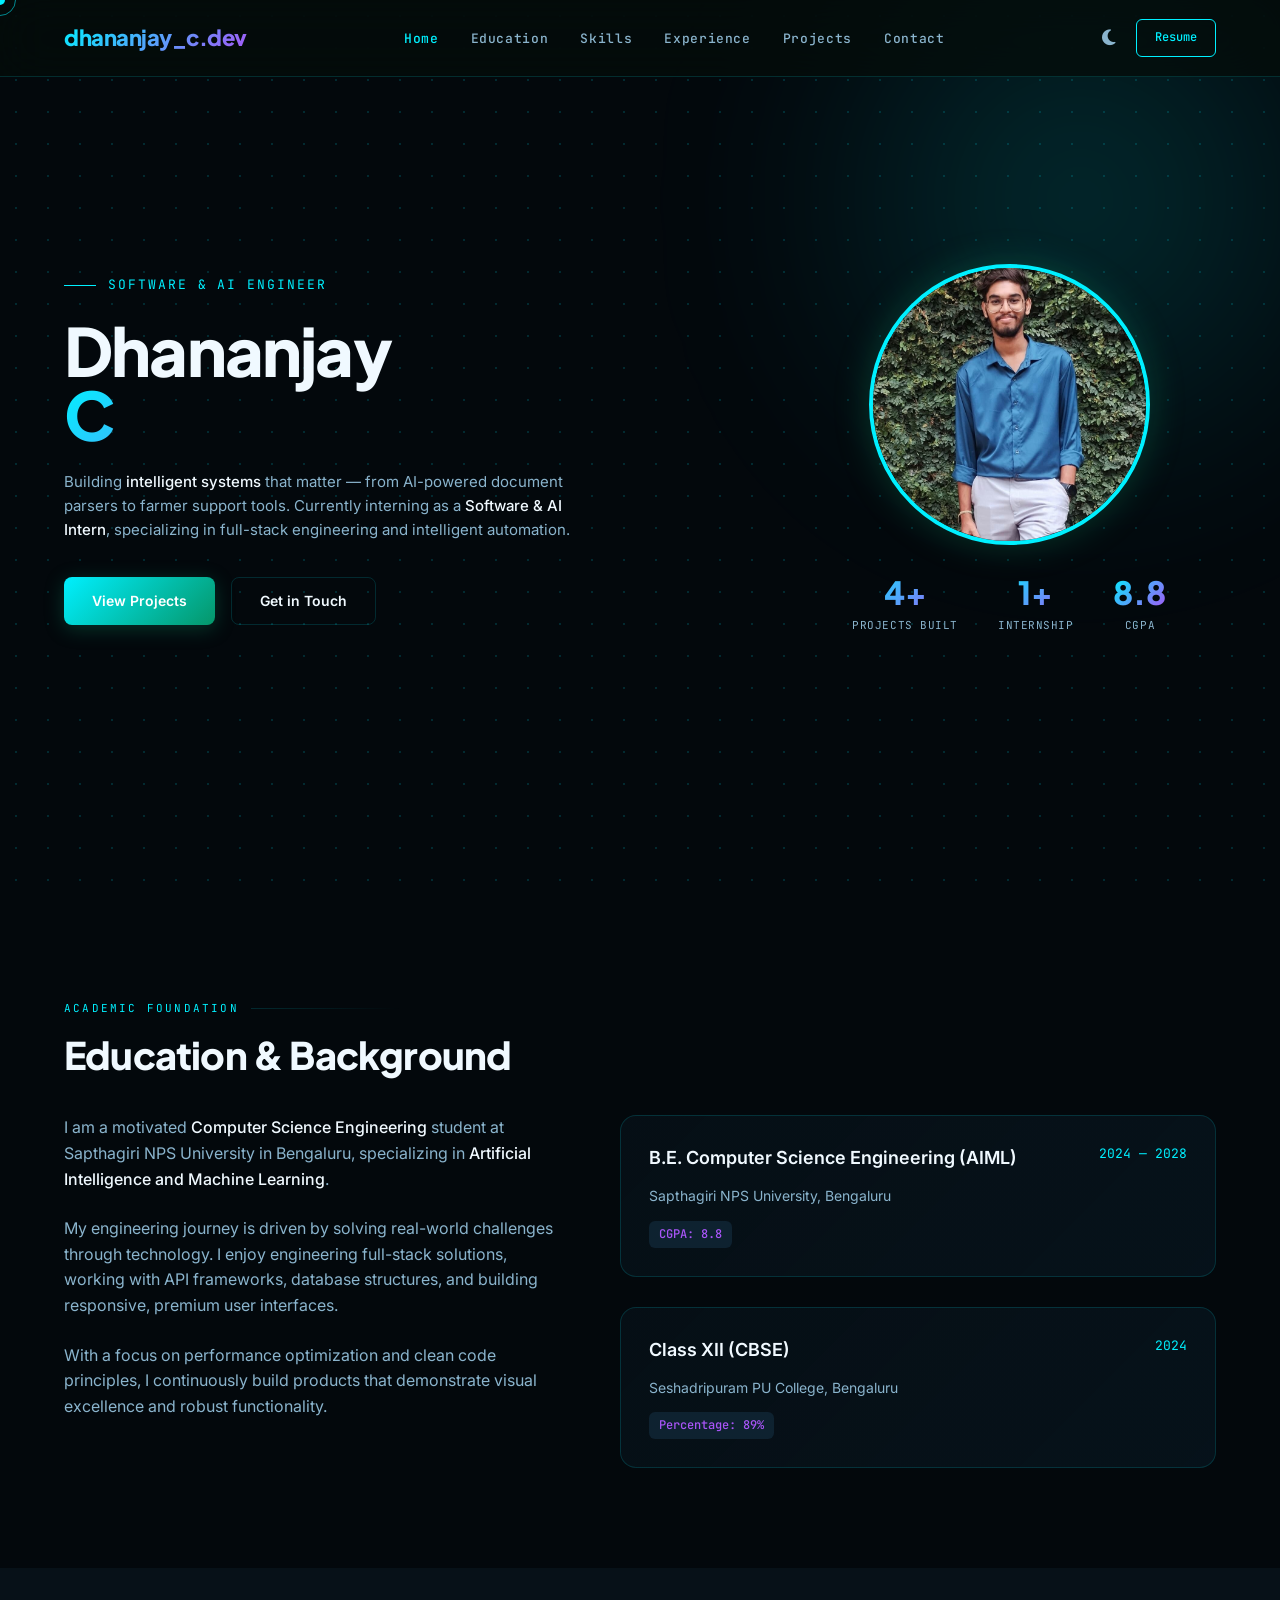
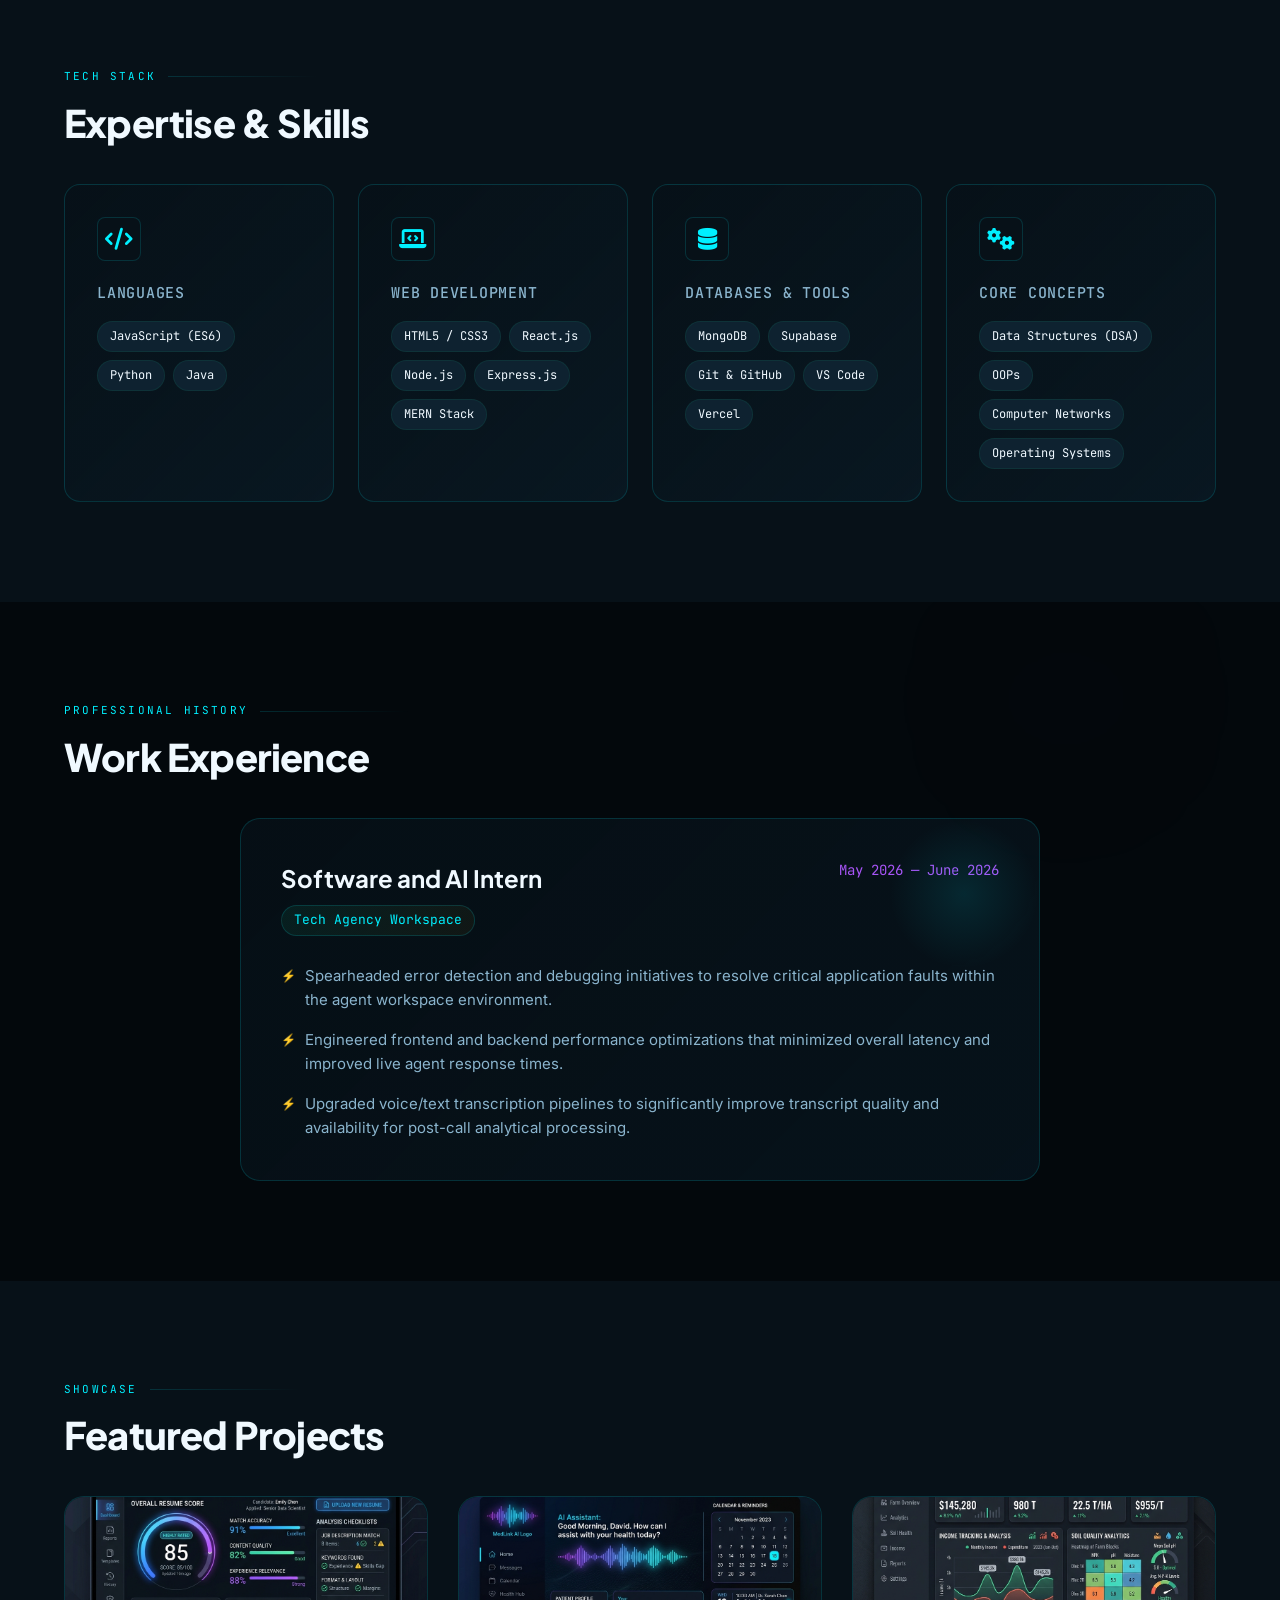
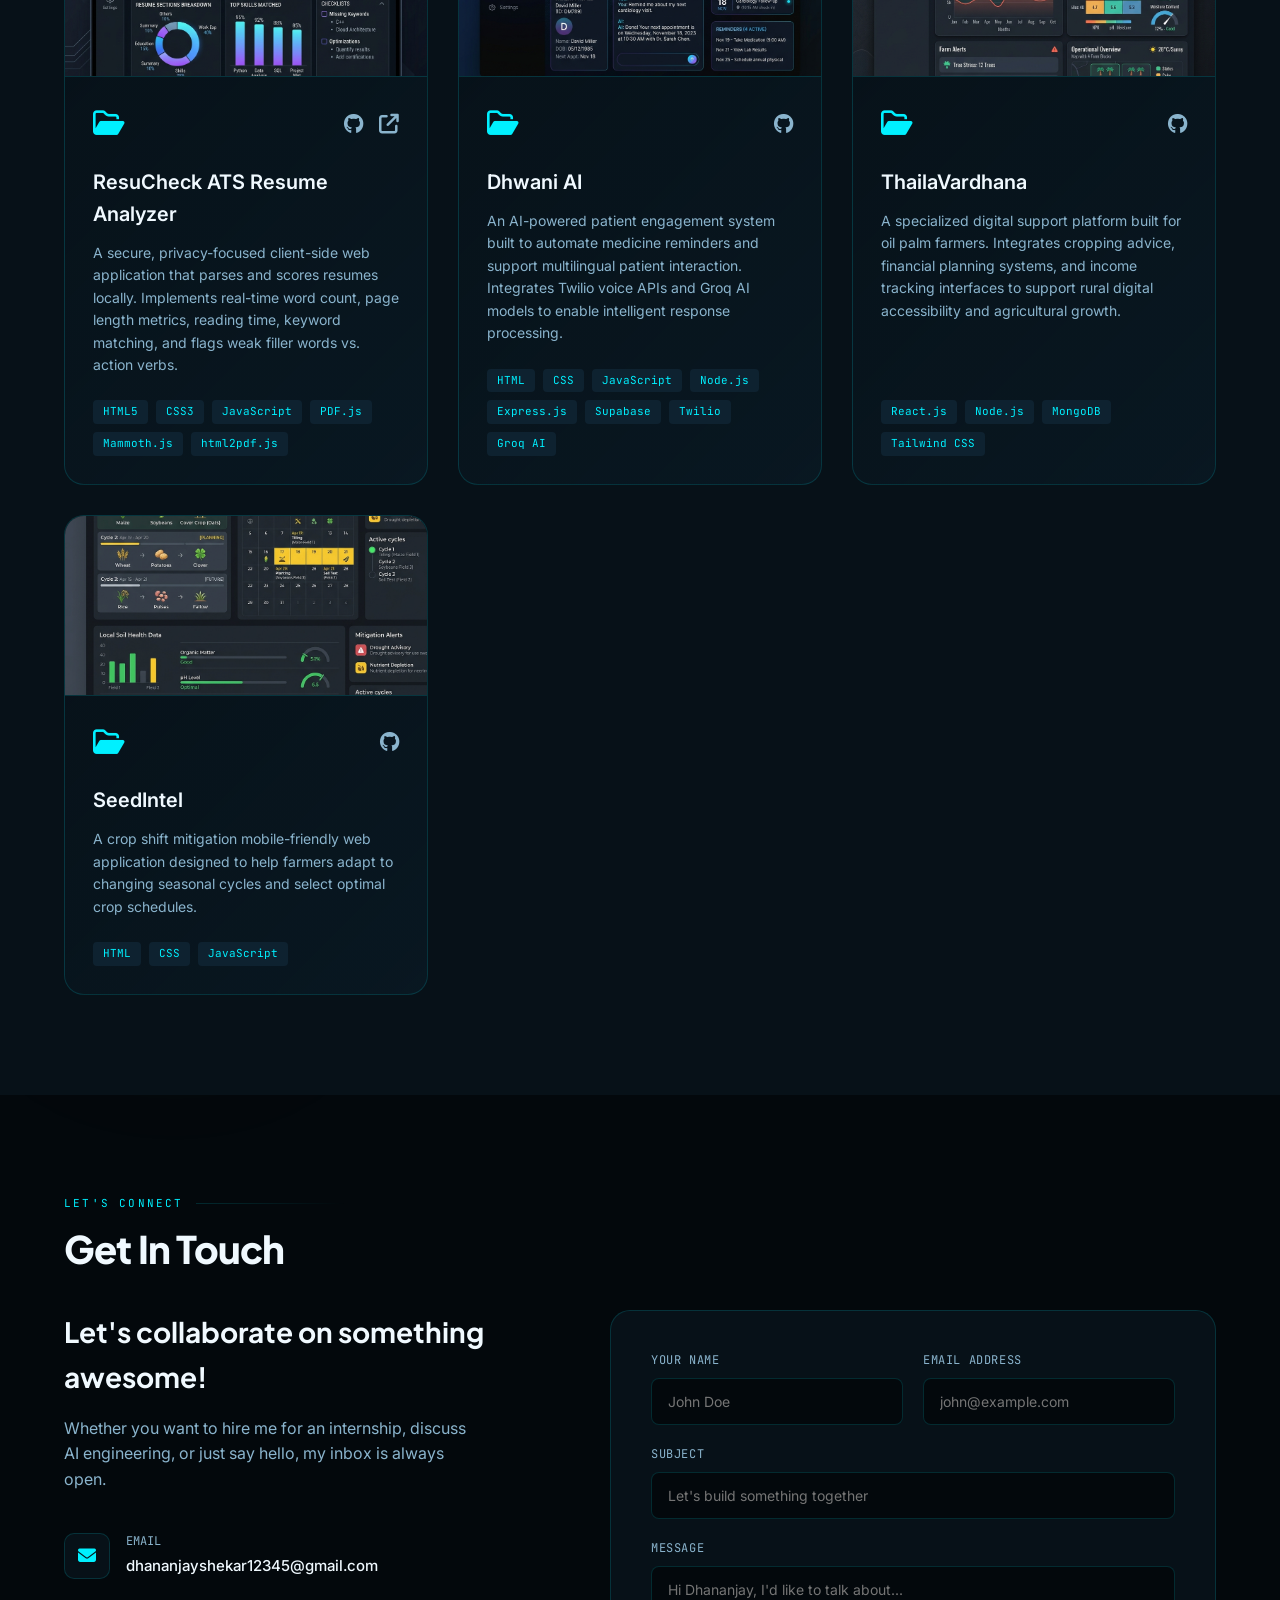
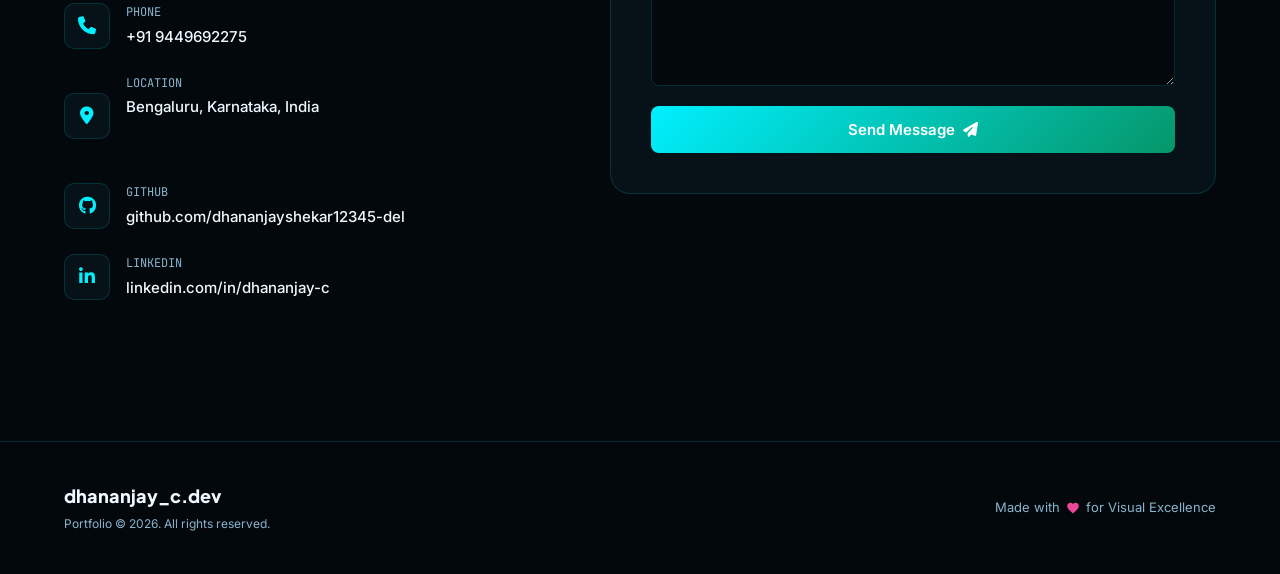
==== commit 6be37347: "Format GitHub and LinkedIn as list items, update logo brand, and add unique glassmorphic gradients w" ====
--- a/portfolio.html
+++ b/portfolio.html
@@ -21,7 +21,7 @@
   <!-- Navigation -->
   <nav>
     <div class="container nav-container">
-      <a href="#" class="nav-logo">⚡ DC</a>
+      <a href="#" class="nav-logo">dhananjay_c.dev</a>
       
       <ul class="nav-menu" id="navMenu">
         <li><a href="#hero" class="active">Home</a></li>
@@ -366,11 +366,24 @@
                 <p>Bengaluru, Karnataka, India</p>
               </div>
             </div>
-          </div>
-
-          <div class="contact-socials">
-            <a href="https://github.com/dhananjayshekar12345-del" target="_blank" class="social-btn" aria-label="GitHub"><i class="fa-brands fa-github"></i></a>
-            <a href="#" target="_blank" class="social-btn" aria-label="LinkedIn"><i class="fa-brands fa-linkedin-in"></i></a>
+
+            <!-- GitHub -->
+            <div class="contact-item">
+              <div class="contact-icon"><i class="fa-brands fa-github"></i></div>
+              <div class="contact-text">
+                <p>GitHub</p>
+                <a href="https://github.com/dhananjayshekar12345-del" target="_blank">github.com/dhananjayshekar12345-del</a>
+              </div>
+            </div>
+
+            <!-- LinkedIn -->
+            <div class="contact-item">
+              <div class="contact-icon"><i class="fa-brands fa-linkedin-in"></i></div>
+              <div class="contact-text">
+                <p>LinkedIn</p>
+                <a href="https://linkedin.com/in/dhananjay-c" target="_blank">linkedin.com/in/dhananjay-c</a>
+              </div>
+            </div>
           </div>
         </div>
 
@@ -403,7 +416,7 @@
   <footer>
     <div class="container footer-container">
       <div class="footer-left">
-        <a href="#" class="footer-logo">⚡ DC</a>
+        <a href="#" class="footer-logo">dhananjay_c.dev</a>
         <p class="footer-copy">Portfolio &copy; 2026. All rights reserved.</p>
       </div>
       <div class="footer-tagline">
--- a/portfolio-styles.css
+++ b/portfolio-styles.css
@@ -1,22 +1,22 @@
 @import url('https://fonts.googleapis.com/css2?family=Inter:wght@400;500;600;700&family=Plus+Jakarta+Sans:wght@500;600;700;800&family=JetBrains+Mono:wght@400;500&display=swap');
 
 :root {
-  --bg: #050c0a;
-  --surface: #091410;
-  --surface-hover: #0d221a;
-  --surface2: #0f1e19;
-  --accent: #10b981;
-  --accent-glow: rgba(16, 185, 129, 0.35);
-  --accent2: #f59e0b;
-  --accent3: #fb7185;
-  --text: #f0fdf4; /* Slightly brighter for higher contrast */
-  --muted: #8aa99c; /* Brighter muted text for clearer visibility */
-  --border: rgba(16, 185, 129, 0.15);
-  --border-hover: rgba(16, 185, 129, 0.35);
+  --bg: #03080c;
+  --surface: #071118;
+  --surface-hover: #0c1c27;
+  --surface2: #0e2230;
+  --accent: #00f0ff;
+  --accent-glow: rgba(0, 240, 255, 0.35);
+  --accent2: #a855f7;
+  --accent3: #ec4899;
+  --text: #f0f9ff;
+  --muted: #8ab4cd;
+  --border: rgba(0, 240, 255, 0.15);
+  --border-hover: rgba(0, 240, 255, 0.35);
   --font-sans: 'Inter', sans-serif;
   --font-display: 'Plus Jakarta Sans', sans-serif;
   --font-mono: 'JetBrains Mono', monospace;
-  --glow: rgba(16, 185, 129, 0.12);
+  --glow: rgba(0, 240, 255, 0.12);
 }
 
 /* Light Mode support */
@@ -464,16 +464,17 @@
   gap: 30px;
 }
 .edu-card {
-  background: var(--surface);
+  background: linear-gradient(135deg, rgba(7, 17, 24, 0.8) 0%, rgba(12, 34, 48, 0.4) 100%);
   border: 1px solid var(--border);
   border-radius: 16px;
   padding: 28px;
   position: relative;
-  transition: transform 0.3s, border-color 0.3s;
+  transition: transform 0.3s cubic-bezier(0.165, 0.84, 0.44, 1), border-color 0.3s, box-shadow 0.3s;
 }
 .edu-card:hover {
   transform: translateY(-3px);
-  border-color: var(--border-hover);
+  border-color: var(--accent2);
+  box-shadow: 0 10px 30px rgba(168, 85, 247, 0.15);
 }
 .edu-header {
   display: flex;
@@ -520,11 +521,11 @@
   gap: 24px;
 }
 .skill-card {
-  background-color: var(--bg);
+  background: linear-gradient(135deg, rgba(7, 17, 24, 0.8) 0%, rgba(12, 34, 48, 0.4) 100%);
   border: 1px solid var(--border);
   border-radius: 16px;
   padding: 32px;
-  transition: border-color 0.3s, transform 0.3s, box-shadow 0.3s;
+  transition: border-color 0.3s, transform 0.3s cubic-bezier(0.165, 0.84, 0.44, 1), box-shadow 0.3s;
   position: relative;
   overflow: hidden;
 }
@@ -542,7 +543,7 @@
 .skill-card:hover {
   border-color: var(--accent);
   transform: translateY(-4px);
-  box-shadow: 0 12px 30px rgba(16, 185, 129, 0.05);
+  box-shadow: 0 12px 30px rgba(0, 240, 255, 0.15);
 }
 .skill-card:hover::before {
   opacity: 1;
@@ -595,12 +596,17 @@
   margin: 0 auto;
 }
 .exp-card {
-  background: var(--surface);
+  background: linear-gradient(135deg, rgba(7, 17, 24, 0.8) 0%, rgba(12, 34, 48, 0.4) 100%);
   border: 1px solid var(--border);
   border-radius: 20px;
   padding: 40px;
   position: relative;
   overflow: hidden;
+  transition: border-color 0.3s, box-shadow 0.3s;
+}
+.exp-card:hover {
+  border-color: var(--accent);
+  box-shadow: 0 15px 35px rgba(0, 240, 255, 0.1);
 }
 .exp-card::after {
   content: '';
@@ -674,7 +680,7 @@
   gap: 30px;
 }
 .project-card {
-  background-color: var(--bg);
+  background: linear-gradient(135deg, rgba(7, 17, 24, 0.8) 0%, rgba(12, 34, 48, 0.4) 100%);
   border: 1px solid var(--border);
   border-radius: 20px;
   padding: 0;
@@ -682,11 +688,12 @@
   flex-direction: column;
   min-height: 420px;
   overflow: hidden;
-  transition: border-color 0.3s, transform 0.3s;
+  transition: border-color 0.3s, transform 0.3s cubic-bezier(0.165, 0.84, 0.44, 1), box-shadow 0.3s;
 }
 .project-card:hover {
-  border-color: var(--border-hover);
+  border-color: var(--accent2);
   transform: translateY(-5px);
+  box-shadow: 0 15px 35px rgba(168, 85, 247, 0.15);
 }
 .project-image-wrapper {
   width: 100%;
@@ -1012,9 +1019,17 @@
     justify-content: flex-start;
   }
   .hero-buttons {
-    justify-content: flex-start;
+    display: flex;
+    flex-direction: column;
+    gap: 12px;
+    width: 100%;
+    max-width: 260px;
     position: relative;
     z-index: 3;
+  }
+  .hero-buttons .btn {
+    width: 100%;
+    justify-content: center;
   }
   .about-grid, .contact-wrapper {
     grid-template-columns: 1fr;
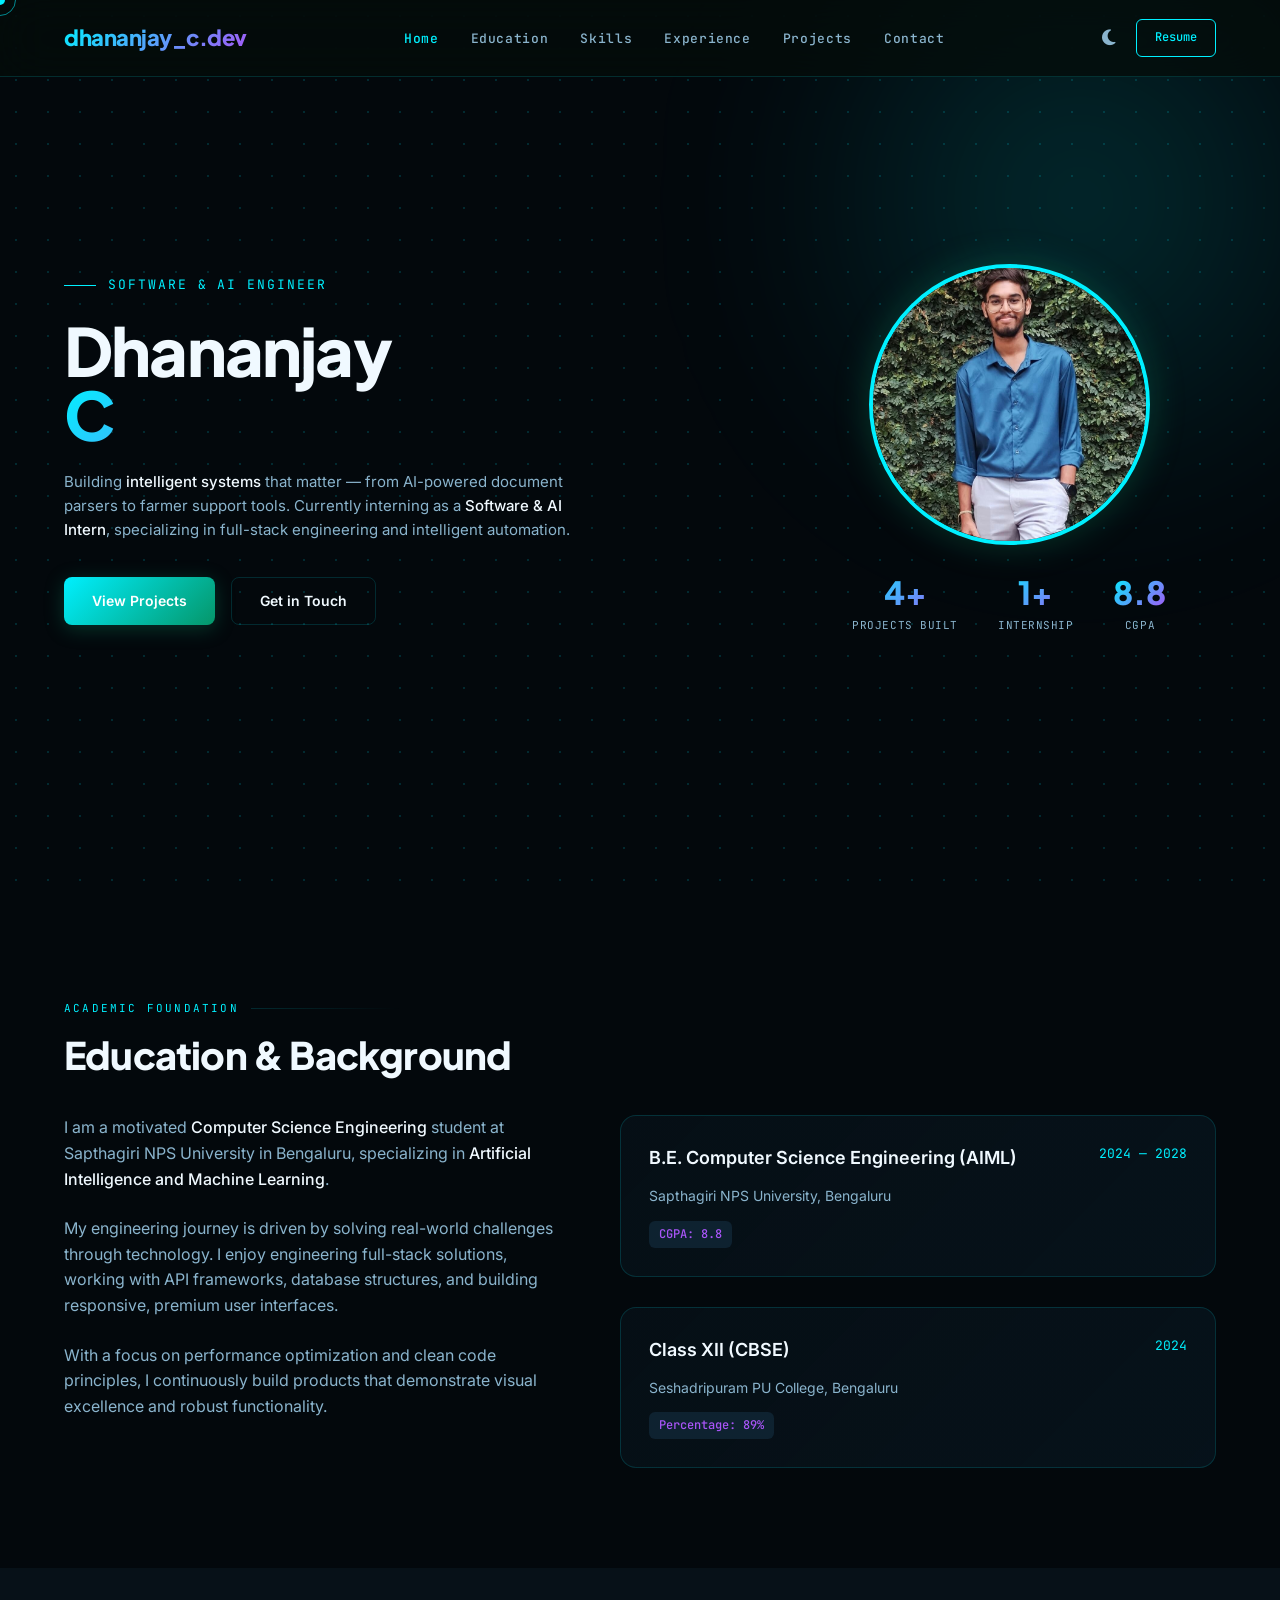
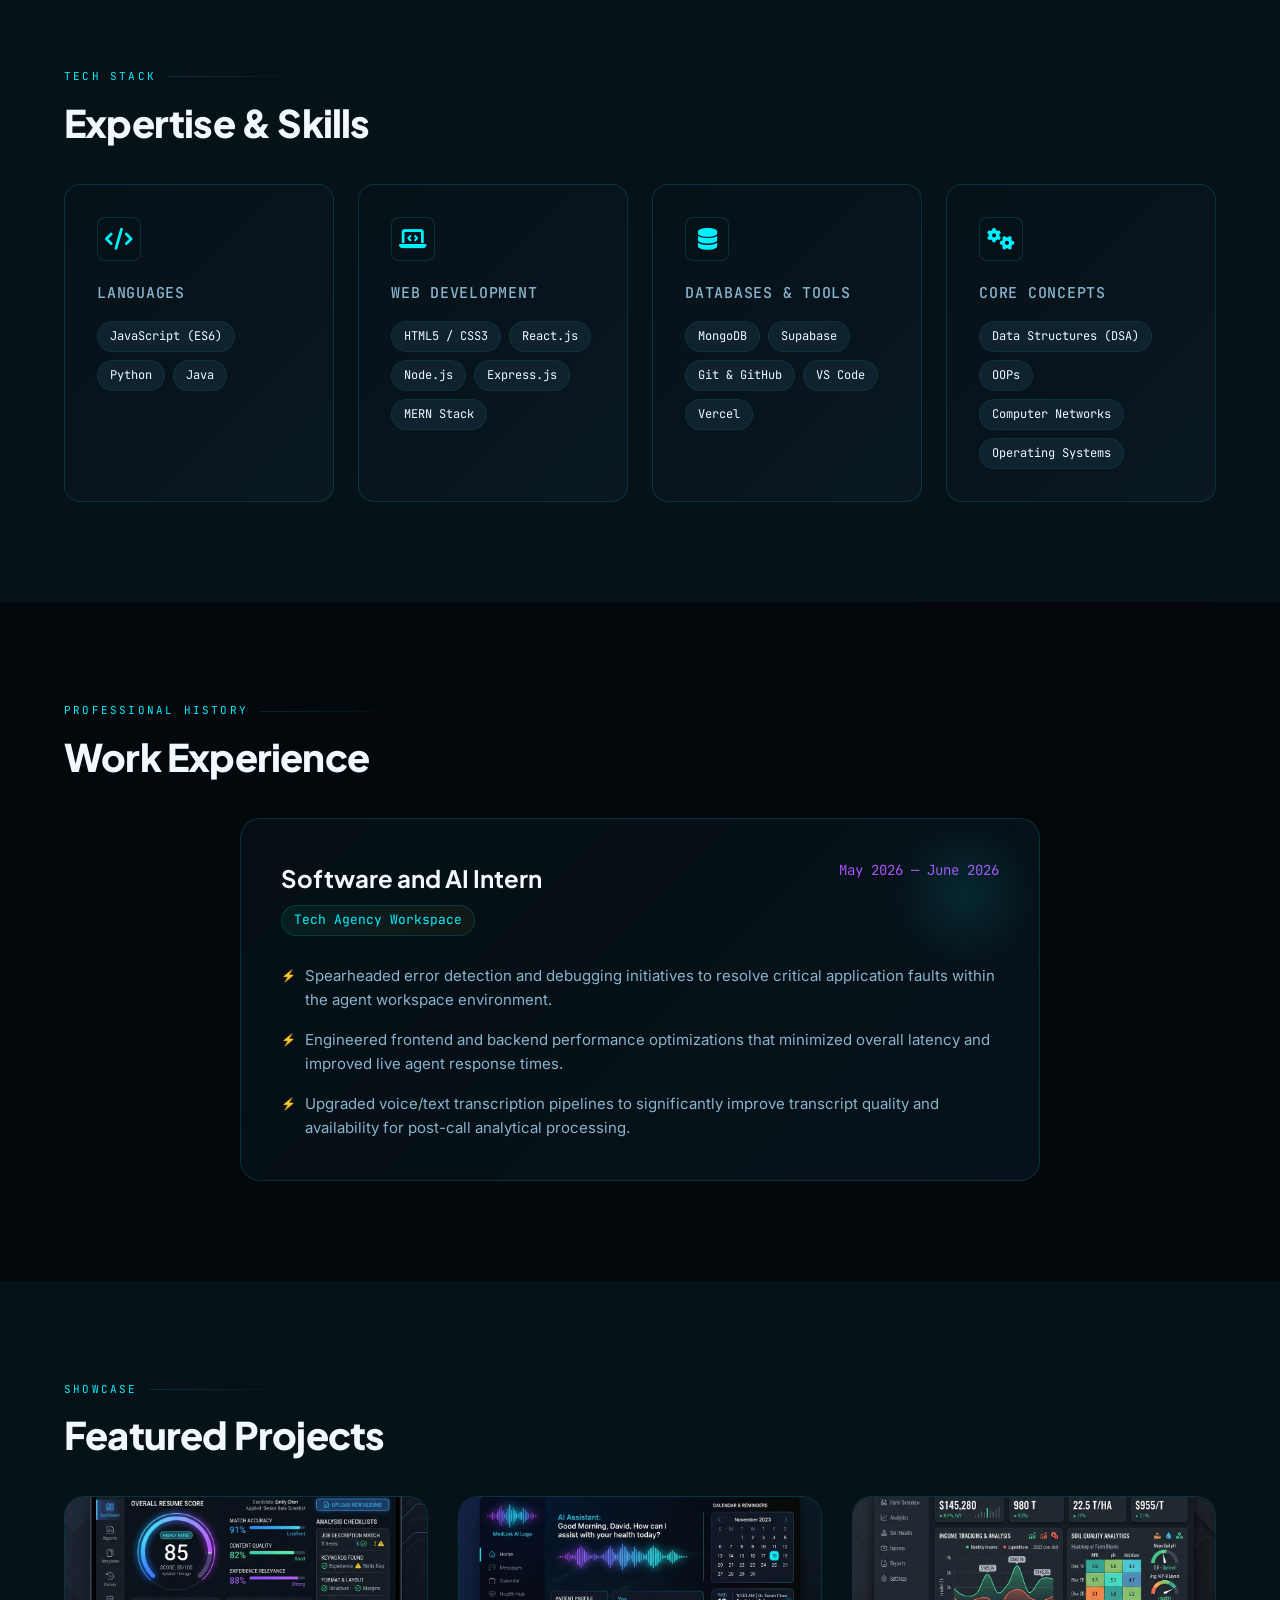
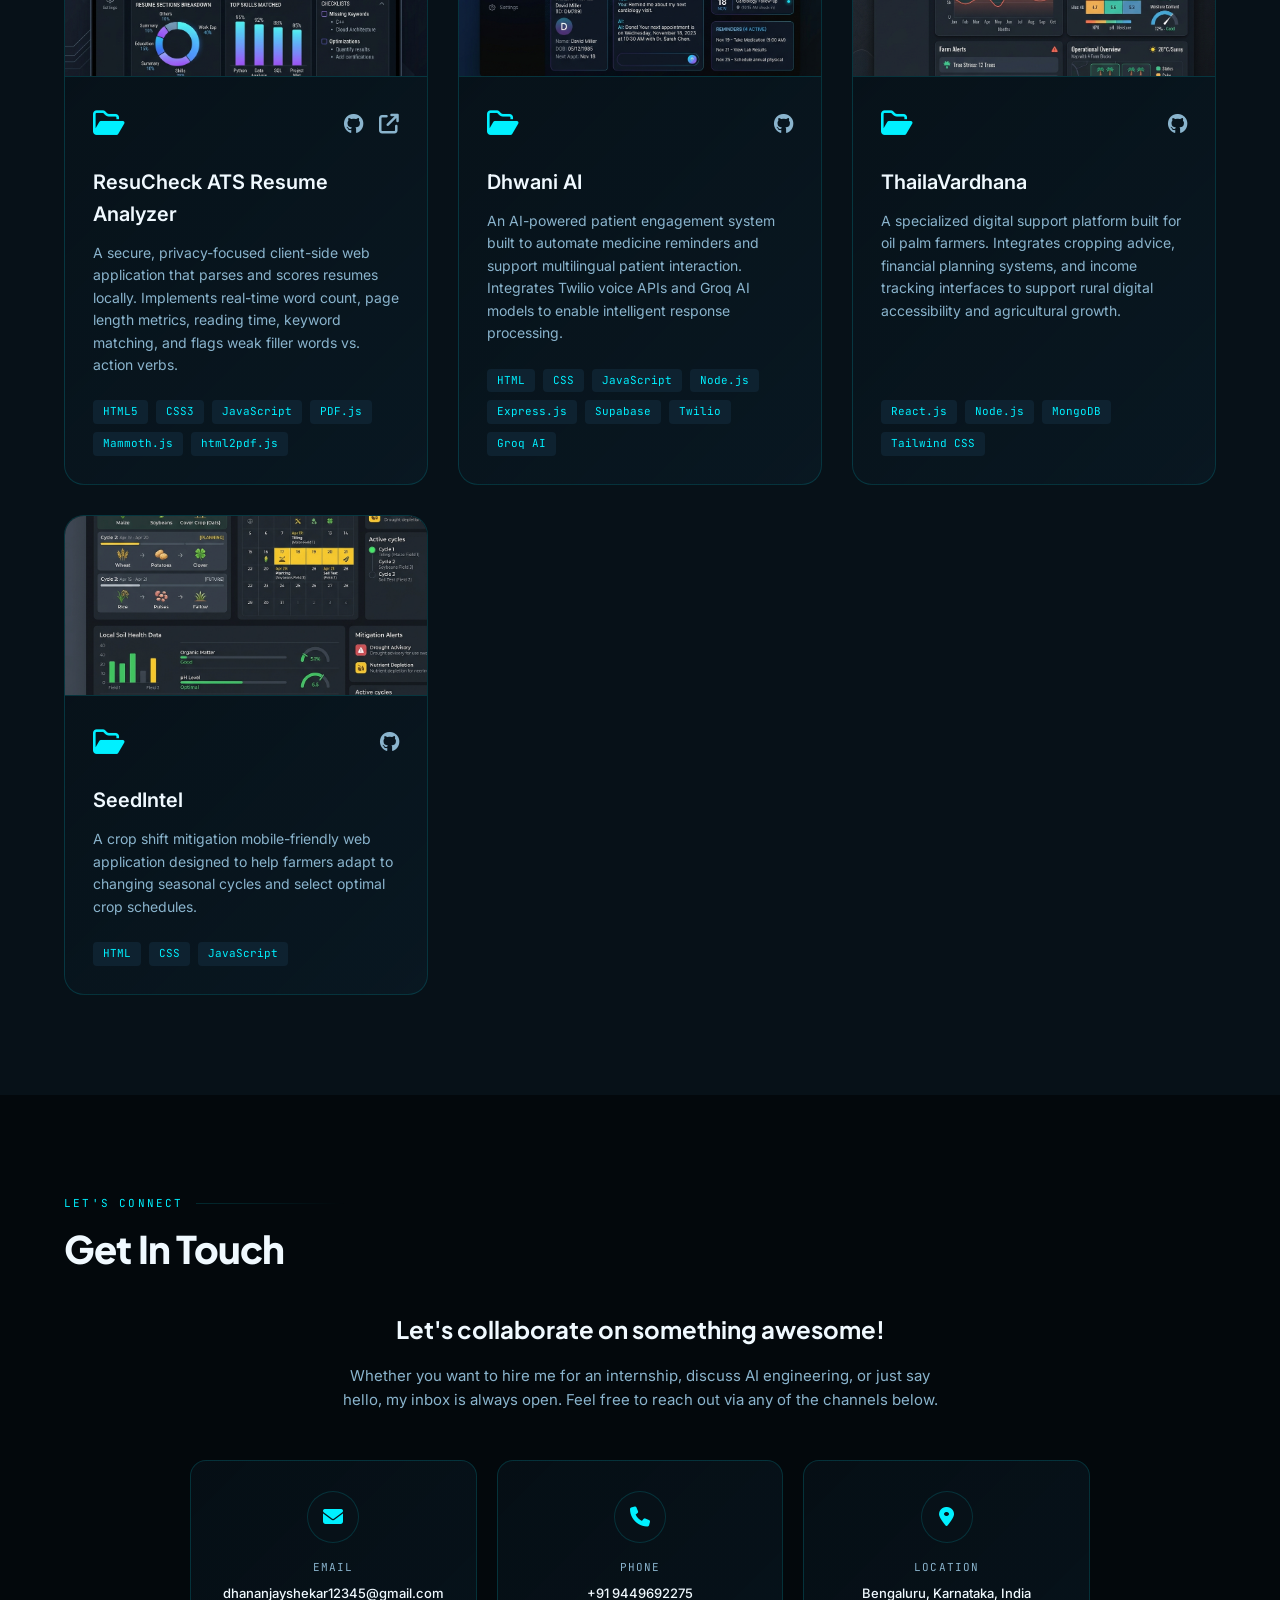
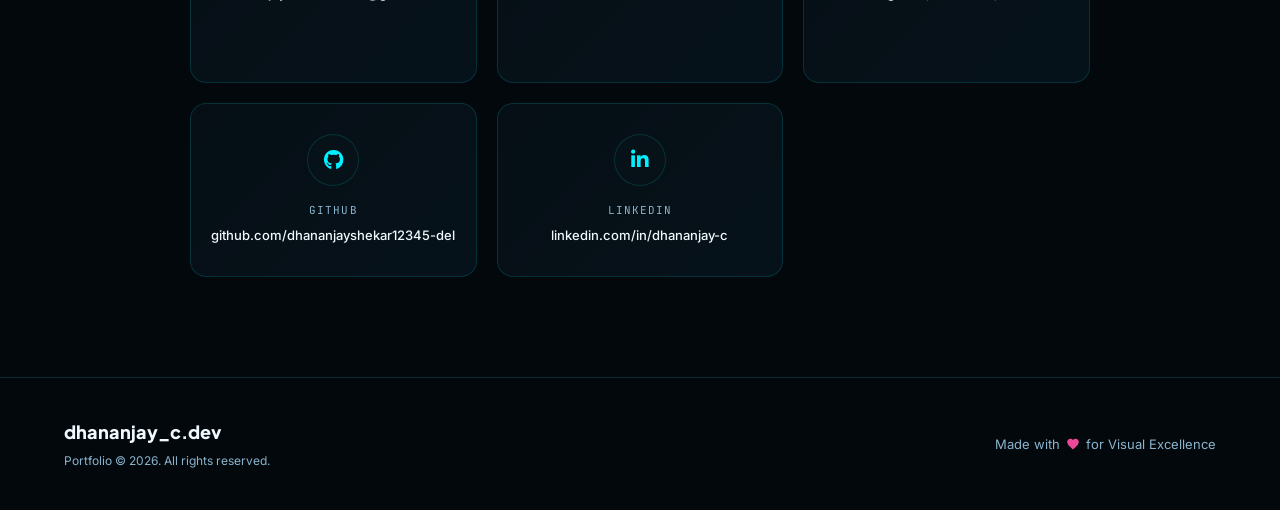
==== commit 5612a5a0: "Format GitHub/LinkedIn as card items, remove contact form, and apply centered grid layout for contac" ====
--- a/portfolio.html
+++ b/portfolio.html
@@ -336,7 +336,7 @@
         <div class="contact-info">
           <h3>Let's collaborate on something awesome!</h3>
           <p>
-            Whether you want to hire me for an internship, discuss AI engineering, or just say hello, my inbox is always open.
+            Whether you want to hire me for an internship, discuss AI engineering, or just say hello, my inbox is always open. Feel free to reach out via any of the channels below.
           </p>
           
           <div class="contact-details">
@@ -386,28 +386,6 @@
             </div>
           </div>
         </div>
-
-        <form class="contact-form" id="contactForm">
-          <div class="form-grid">
-            <div class="form-group">
-              <label for="name">Your Name</label>
-              <input type="text" id="name" placeholder="John Doe" required>
-            </div>
-            <div class="form-group">
-              <label for="email">Email Address</label>
-              <input type="email" id="email" placeholder="john@example.com" required>
-            </div>
-          </div>
-          <div class="form-group full-width" style="margin-bottom: 20px;">
-            <label for="subject">Subject</label>
-            <input type="text" id="subject" placeholder="Let's build something together" required>
-          </div>
-          <div class="form-group full-width" style="margin-bottom: 20px;">
-            <label for="message">Message</label>
-            <textarea id="message" placeholder="Hi Dhananjay, I'd like to talk about..." required></textarea>
-          </div>
-          <button type="submit" class="submit-btn">Send Message <i class="fa-solid fa-paper-plane"></i></button>
-        </form>
       </div>
     </div>
   </section>
--- a/portfolio-styles.css
+++ b/portfolio-styles.css
@@ -768,57 +768,85 @@
 
 /* ── CONTACT ── */
 .contact-wrapper {
-  display: grid;
-  grid-template-columns: 1fr 1.2fr;
-  gap: 60px;
-  align-items: start;
+  display: flex;
+  justify-content: center;
+  align-items: center;
+  width: 100%;
+}
+.contact-info {
+  text-align: center;
+  max-width: 900px;
+  width: 100%;
 }
 .contact-info h3 {
   font-family: var(--font-display);
-  font-size: 28px;
+  font-size: 24px;
   margin-bottom: 16px;
+  color: var(--text);
 }
 .contact-info p {
   color: var(--muted);
-  margin-bottom: 40px;
-  max-width: 420px;
+  margin-bottom: 48px;
+  font-size: 15px;
+  max-width: 600px;
+  margin-left: auto;
+  margin-right: auto;
 }
 .contact-details {
+  display: grid;
+  grid-template-columns: repeat(auto-fit, minmax(260px, 1fr));
+  gap: 20px;
+  width: 100%;
+}
+.contact-item {
   display: flex;
   flex-direction: column;
-  gap: 24px;
-  margin-bottom: 40px;
-}
-.contact-item {
-  display: flex;
-  align-items: center;
+  align-items: center;
+  text-align: center;
+  padding: 30px 20px;
+  background: linear-gradient(135deg, rgba(7, 17, 24, 0.8) 0%, rgba(12, 34, 48, 0.4) 100%);
+  border: 1px solid var(--border);
+  border-radius: 16px;
   gap: 16px;
+  transition: border-color 0.3s, transform 0.3s, box-shadow 0.3s;
+}
+.contact-item:hover {
+  border-color: var(--accent);
+  transform: translateY(-4px);
+  box-shadow: 0 10px 30px rgba(0, 240, 255, 0.15);
 }
 .contact-icon {
-  width: 46px;
-  height: 46px;
-  border-radius: 10px;
+  width: 52px;
+  height: 52px;
+  border-radius: 50%;
   background-color: var(--surface);
   border: 1px solid var(--border);
   display: flex;
   align-items: center;
   justify-content: center;
   color: var(--accent);
-  font-size: 18px;
+  font-size: 20px;
+}
+.contact-text {
+  display: flex;
+  flex-direction: column;
+  align-items: center;
 }
 .contact-text p:first-child {
-  font-size: 12px;
-  color: var(--muted);
-  margin-bottom: 2px;
+  font-size: 11px;
+  color: var(--muted);
+  margin-bottom: 6px;
   text-transform: uppercase;
   font-family: var(--font-mono);
+  letter-spacing: 0.1em;
 }
 .contact-text a, .contact-text p:last-child {
   color: var(--text);
   font-weight: 500;
   text-decoration: none;
-  font-size: 15px;
+  font-size: 13px;
   transition: color 0.2s;
+  word-break: break-all;
 }
 .contact-text a:hover {
   color: var(--accent);
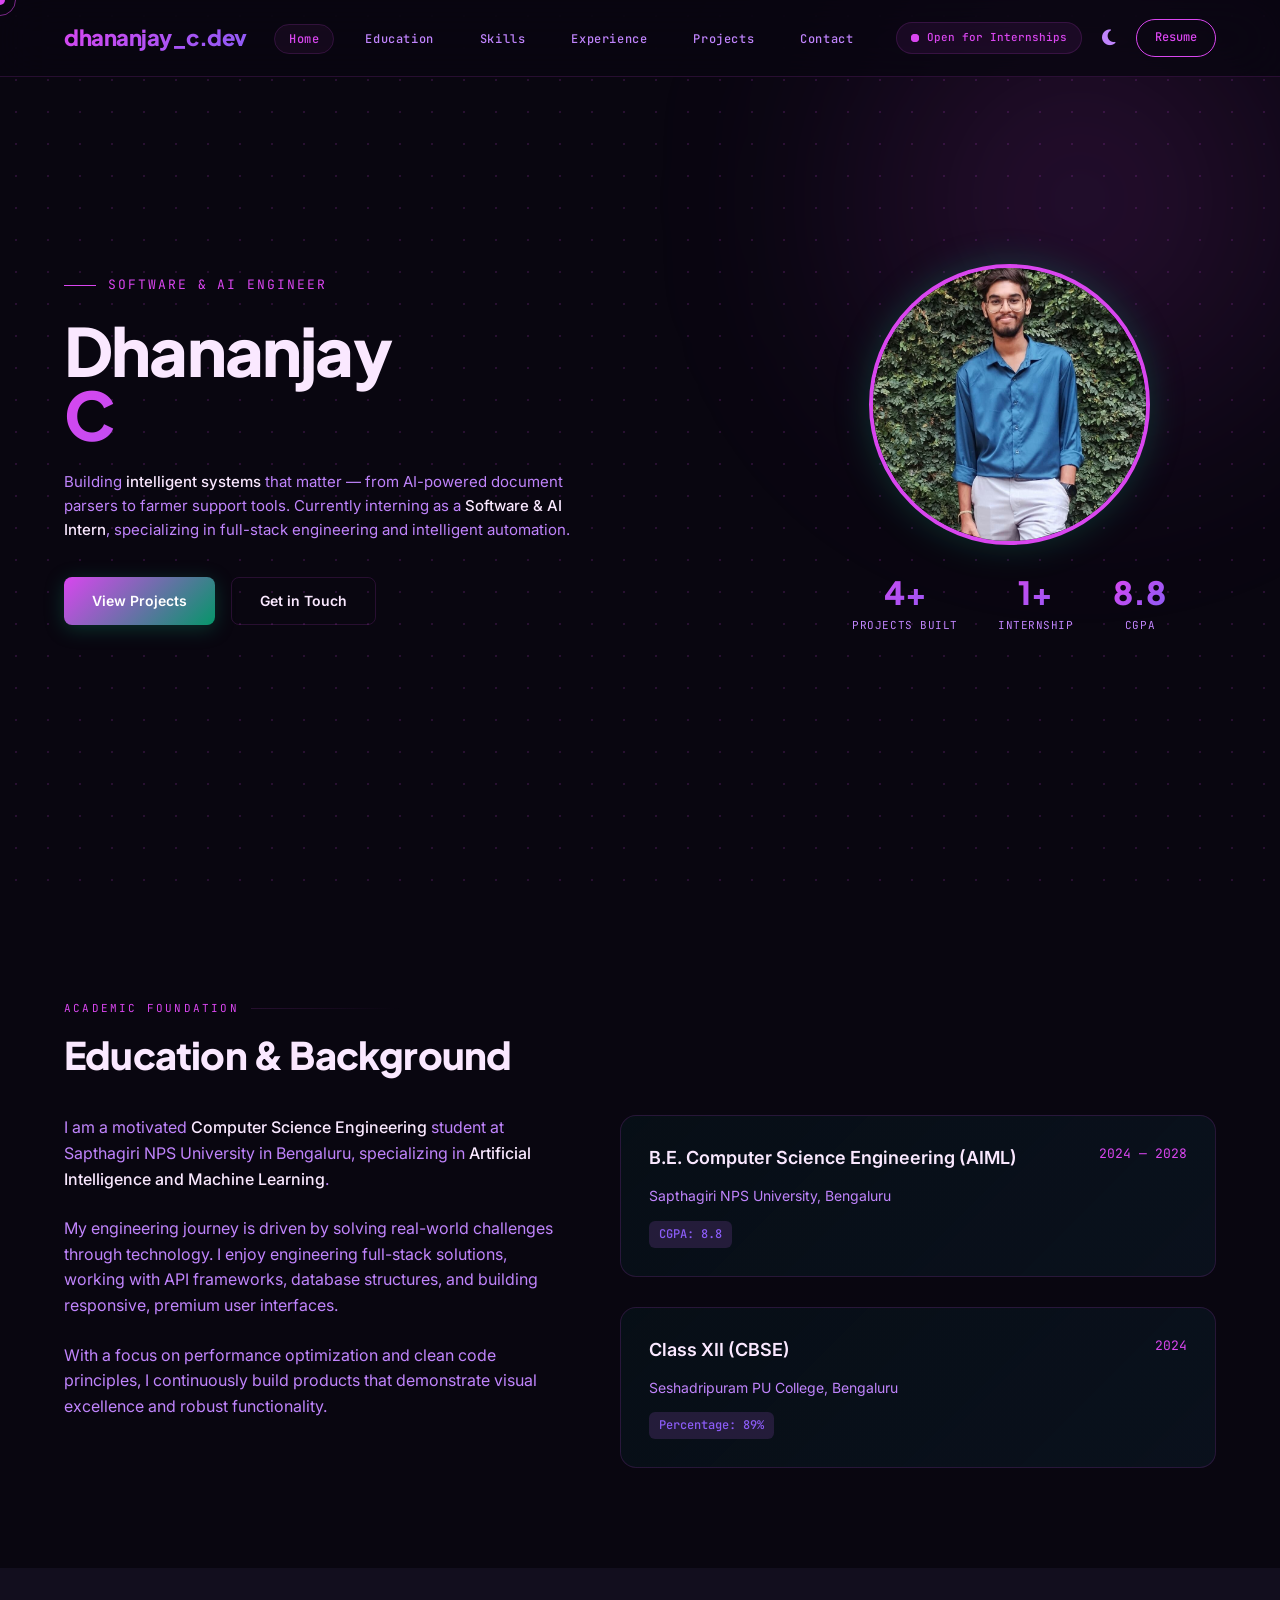
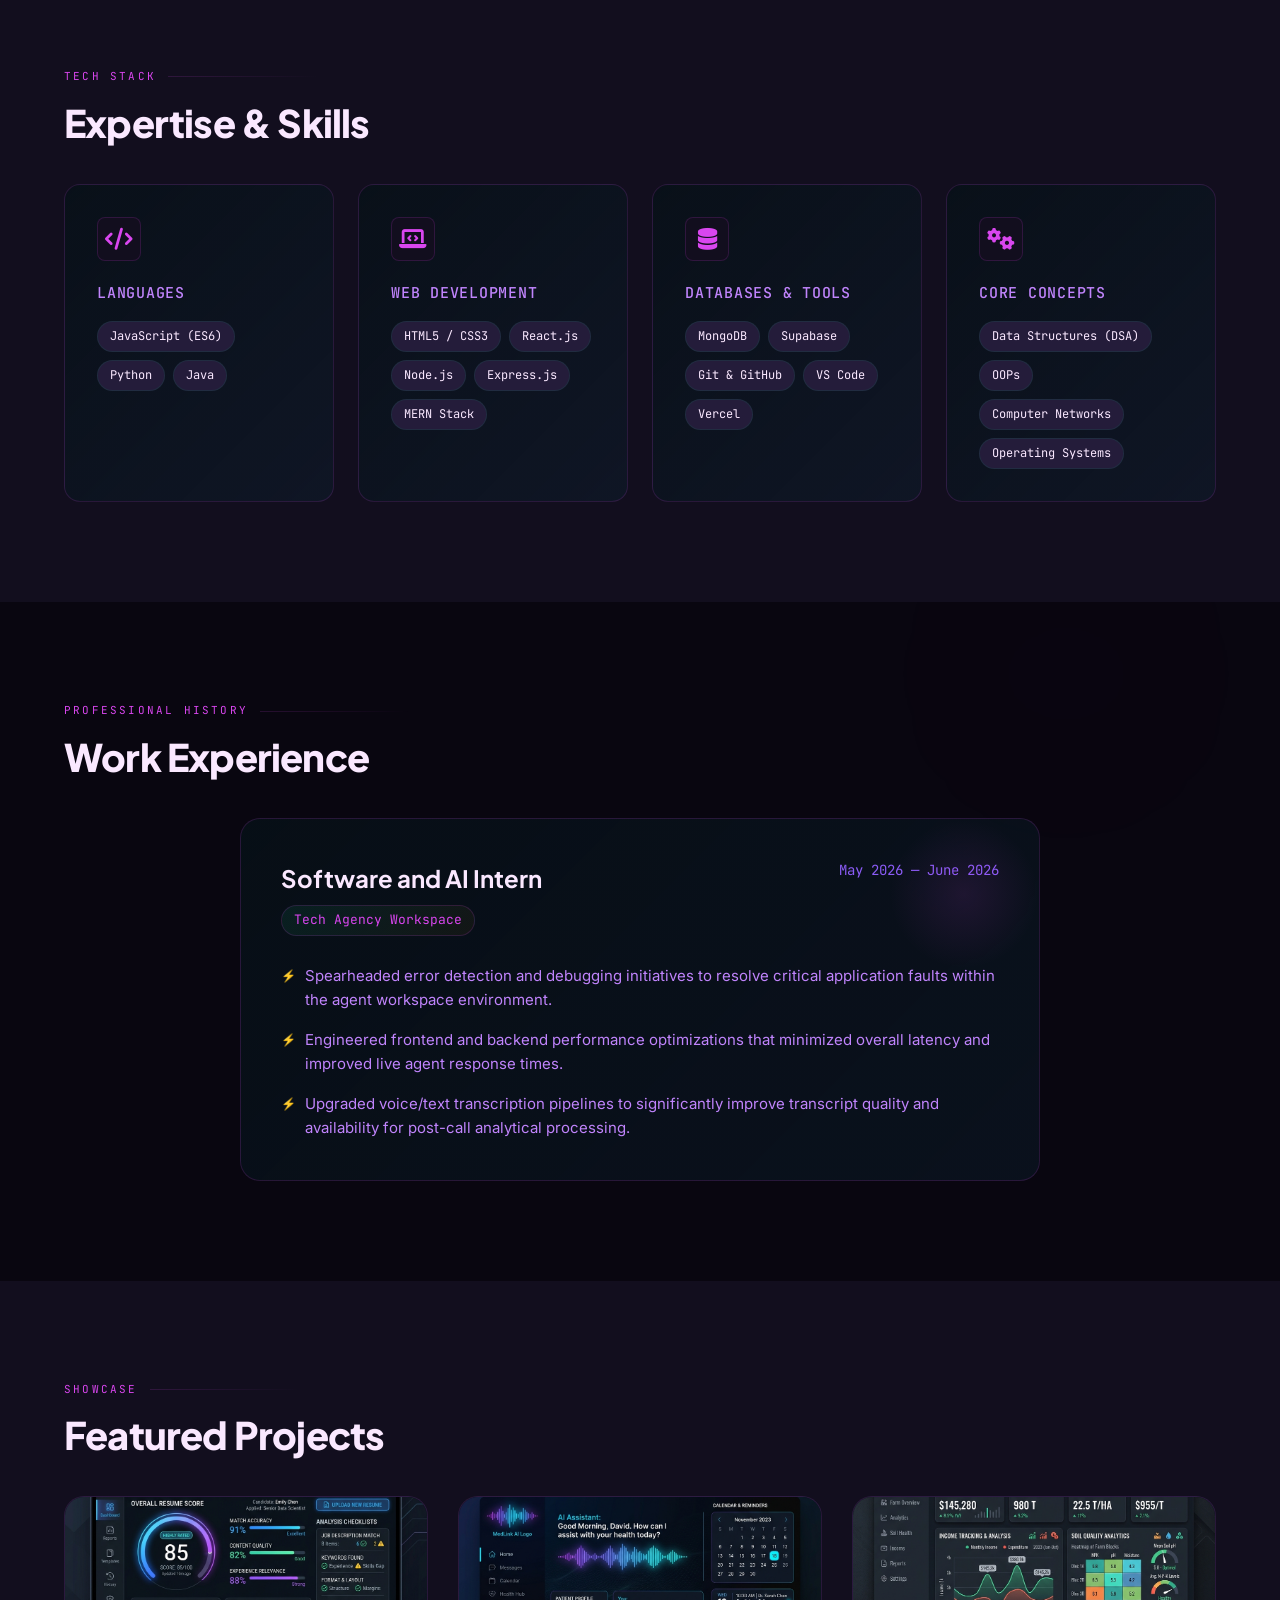
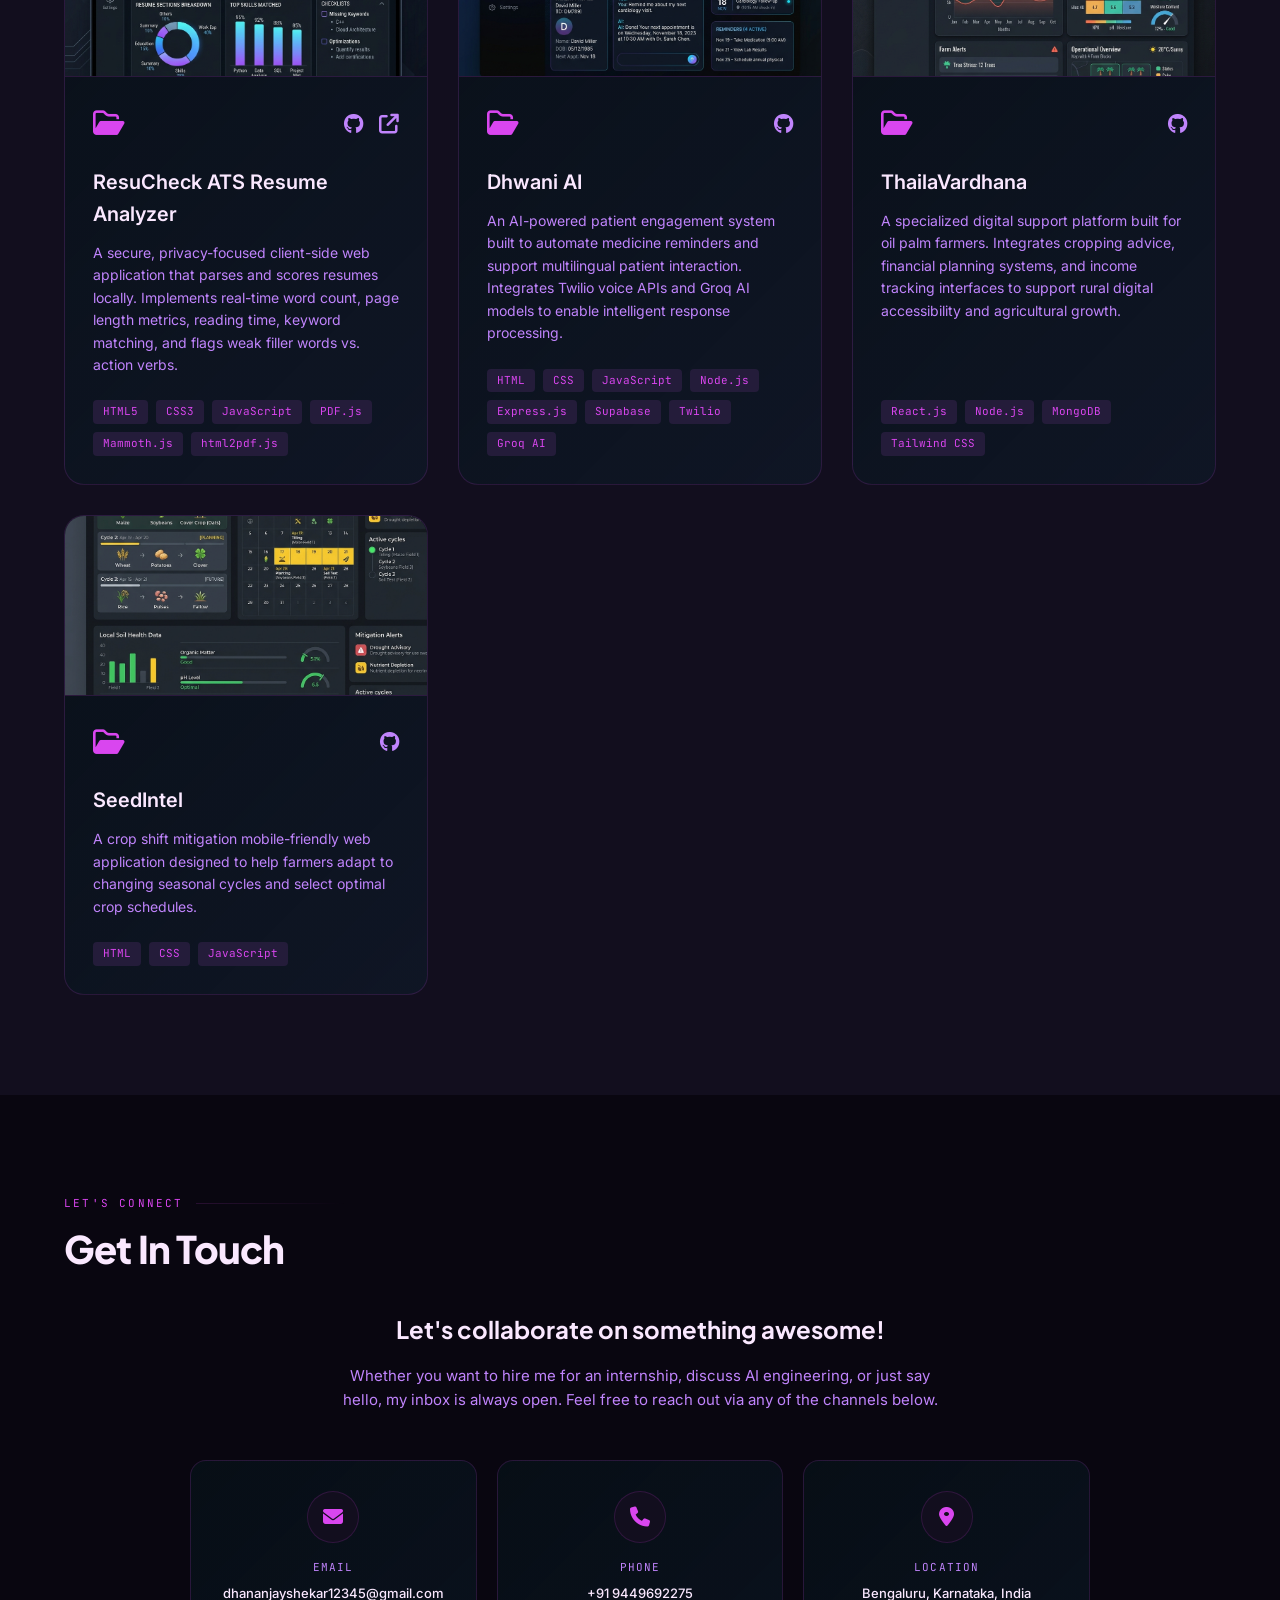
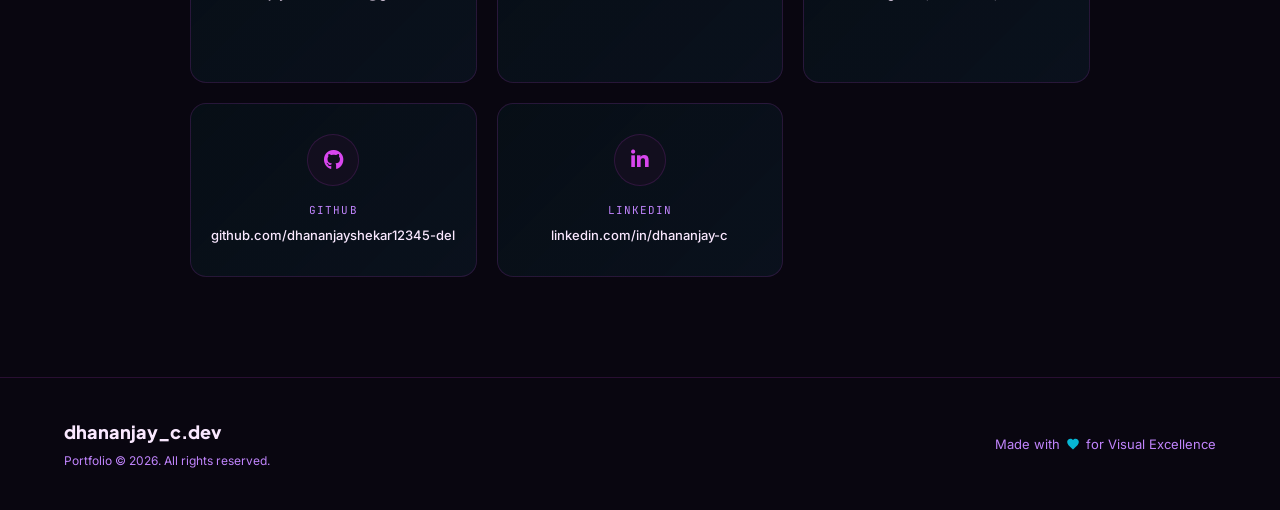
==== commit 94e89a93: "Update layout style changes, add pulsating available status badge, and change colors to deep fuchsia" ====
--- a/portfolio.html
+++ b/portfolio.html
@@ -33,6 +33,10 @@
       </ul>
 
       <div class="nav-actions">
+        <div class="status-badge-pulse" title="Looking for Software & AI Internships">
+          <span class="pulse-dot"></span>
+          <span class="status-text">Open for Internships</span>
+        </div>
         <button class="theme-toggle-btn" id="themeToggle" aria-label="Toggle Theme">
           <i class="fa-solid fa-moon" id="themeIcon"></i>
         </button>
--- a/portfolio-styles.css
+++ b/portfolio-styles.css
@@ -1,22 +1,22 @@
 @import url('https://fonts.googleapis.com/css2?family=Inter:wght@400;500;600;700&family=Plus+Jakarta+Sans:wght@500;600;700;800&family=JetBrains+Mono:wght@400;500&display=swap');
 
 :root {
-  --bg: #03080c;
-  --surface: #071118;
-  --surface-hover: #0c1c27;
-  --surface2: #0e2230;
-  --accent: #00f0ff;
-  --accent-glow: rgba(0, 240, 255, 0.35);
-  --accent2: #a855f7;
-  --accent3: #ec4899;
-  --text: #f0f9ff;
-  --muted: #8ab4cd;
-  --border: rgba(0, 240, 255, 0.15);
-  --border-hover: rgba(0, 240, 255, 0.35);
+  --bg: #090610;
+  --surface: #120e1e;
+  --surface-hover: #1b152d;
+  --surface2: #241c3a;
+  --accent: #d946ef;
+  --accent-glow: rgba(217, 70, 239, 0.35);
+  --accent2: #8b5cf6;
+  --accent3: #06b6d4;
+  --text: #fae8ff;
+  --muted: #c084fc;
+  --border: rgba(217, 70, 239, 0.15);
+  --border-hover: rgba(217, 70, 239, 0.35);
   --font-sans: 'Inter', sans-serif;
   --font-display: 'Plus Jakarta Sans', sans-serif;
   --font-mono: 'JetBrains Mono', monospace;
-  --glow: rgba(0, 240, 255, 0.12);
+  --glow: rgba(217, 70, 239, 0.12);
 }
 
 /* Light Mode support */
@@ -158,7 +158,7 @@
   z-index: 100;
   backdrop-filter: blur(24px);
   -webkit-backdrop-filter: blur(24px);
-  background: rgba(5, 12, 10, 0.75);
+  background: rgba(9, 6, 16, 0.75);
   border-bottom: 1px solid var(--border);
   transition: background-color 0.3s, border-color 0.3s;
 }
@@ -184,30 +184,82 @@
 .nav-menu {
   display: flex;
   align-items: center;
-  gap: 32px;
+  gap: 16px;
   list-style: none;
 }
 .nav-menu a {
   color: var(--muted);
   text-decoration: none;
   font-family: var(--font-mono);
-  font-size: 13px;
+  font-size: 12px;
   font-weight: 500;
   letter-spacing: 0.05em;
-  transition: color 0.2s;
+  padding: 6px 14px;
+  border-radius: 20px;
+  border: 1px solid transparent;
+  transition: color 0.2s, background-color 0.2s, border-color 0.2s;
 }
 .nav-menu a:hover, .nav-menu a.active {
   color: var(--accent);
+  background-color: rgba(217, 70, 239, 0.06);
+  border-color: var(--border);
 }
 .nav-actions {
   display: flex;
   align-items: center;
   gap: 20px;
+}
+.status-badge-pulse {
+  display: flex;
+  align-items: center;
+  gap: 8px;
+  background-color: rgba(217, 70, 239, 0.08);
+  border: 1px solid var(--border);
+  padding: 6px 14px;
+  border-radius: 20px;
+  font-family: var(--font-mono);
+  font-size: 11px;
+  font-weight: 500;
+  color: var(--accent);
+  transition: border-color 0.2s, background-color 0.2s;
+}
+.status-badge-pulse:hover {
+  border-color: var(--accent);
+  background-color: rgba(217, 70, 239, 0.12);
+}
+.pulse-dot {
+  width: 8px;
+  height: 8px;
+  background-color: var(--accent);
+  border-radius: 50%;
+  position: relative;
+  display: inline-block;
+}
+.pulse-dot::after {
+  content: '';
+  width: 100%;
+  height: 100%;
+  background-color: var(--accent);
+  border-radius: 50%;
+  position: absolute;
+  top: 0;
+  left: 0;
+  animation: pulse-animation 2s infinite ease-in-out;
+}
+@keyframes pulse-animation {
+  0% {
+    transform: scale(1);
+    opacity: 0.8;
+  }
+  100% {
+    transform: scale(2.5);
+    opacity: 0;
+  }
 }
 .btn-resume {
   padding: 8px 18px;
   border: 1px solid var(--accent);
-  border-radius: 6px;
+  border-radius: 20px;
   color: var(--accent);
   font-family: var(--font-mono);
   font-size: 12px;
@@ -1069,6 +1121,13 @@
 }
 
 @media (max-width: 768px) {
+  .status-badge-pulse .status-text {
+    display: none;
+  }
+  .status-badge-pulse {
+    padding: 8px;
+    gap: 0;
+  }
   nav {
     padding: 0;
   }
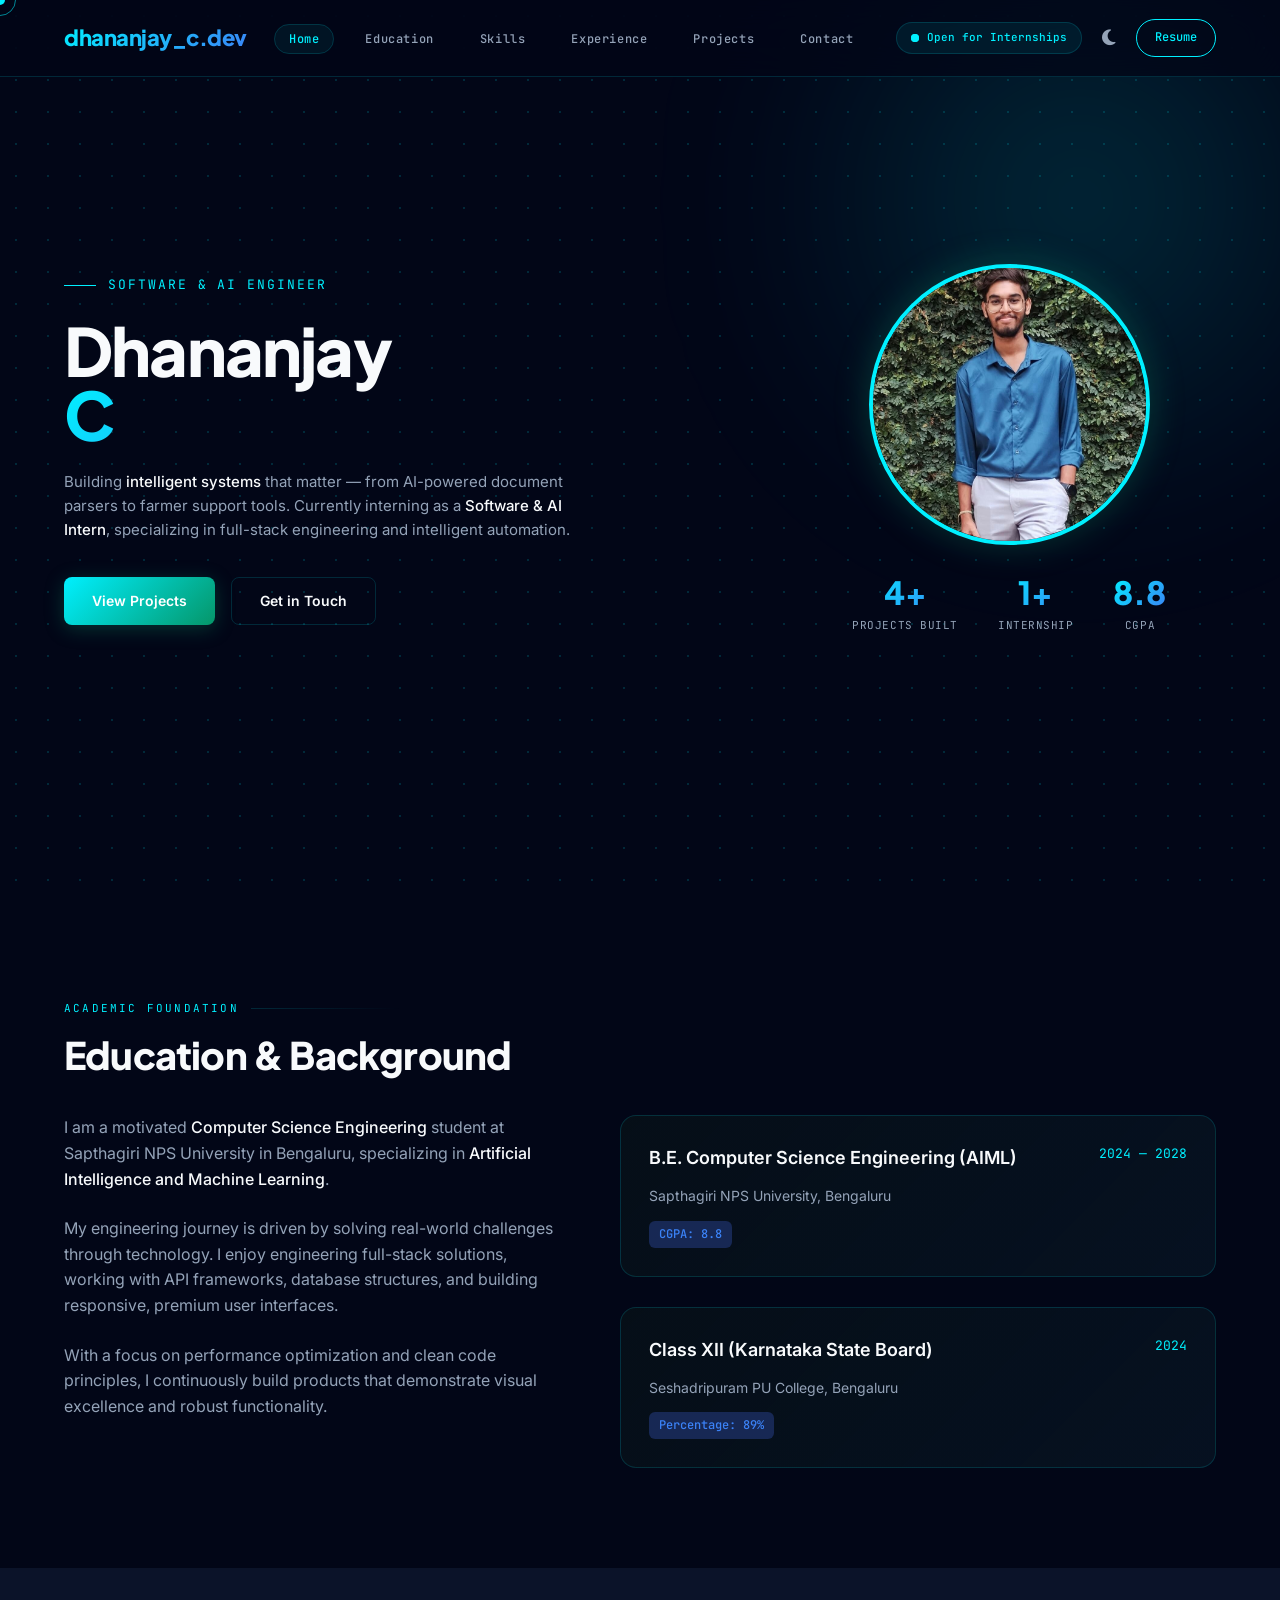
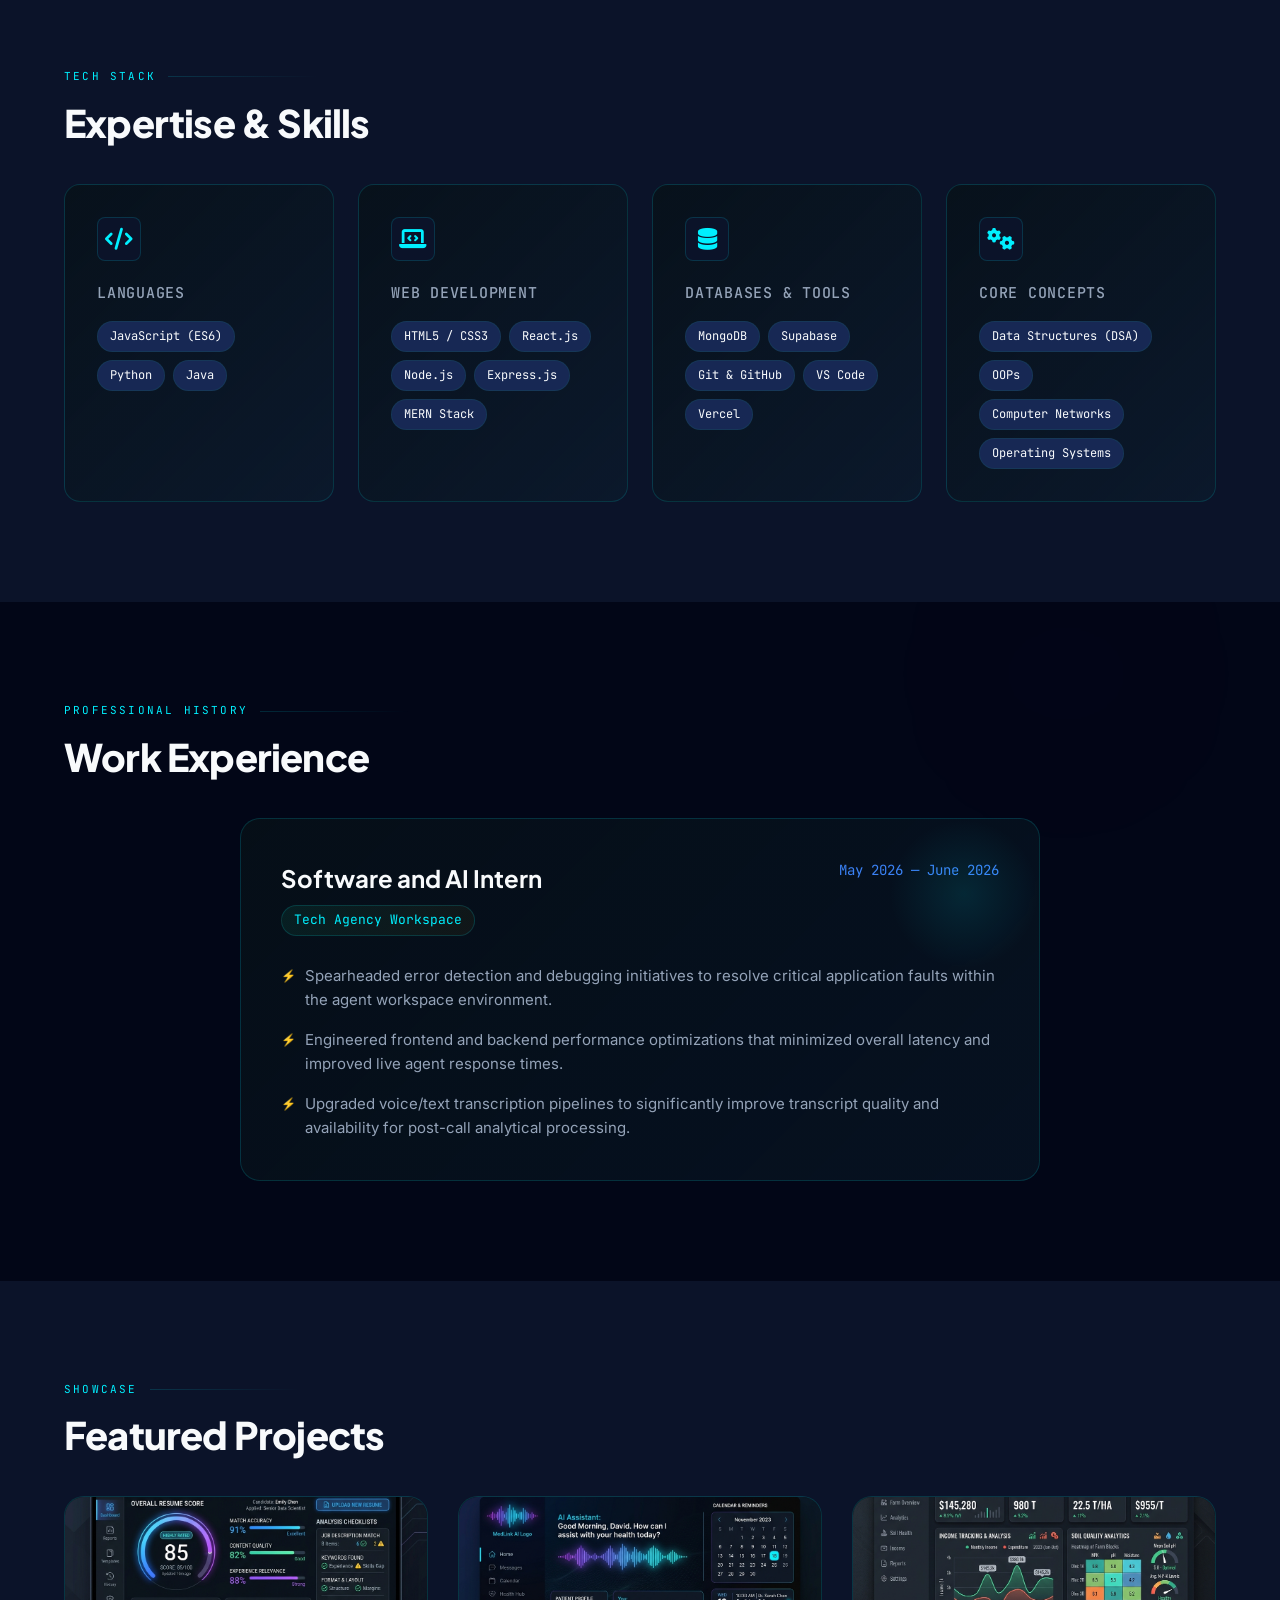
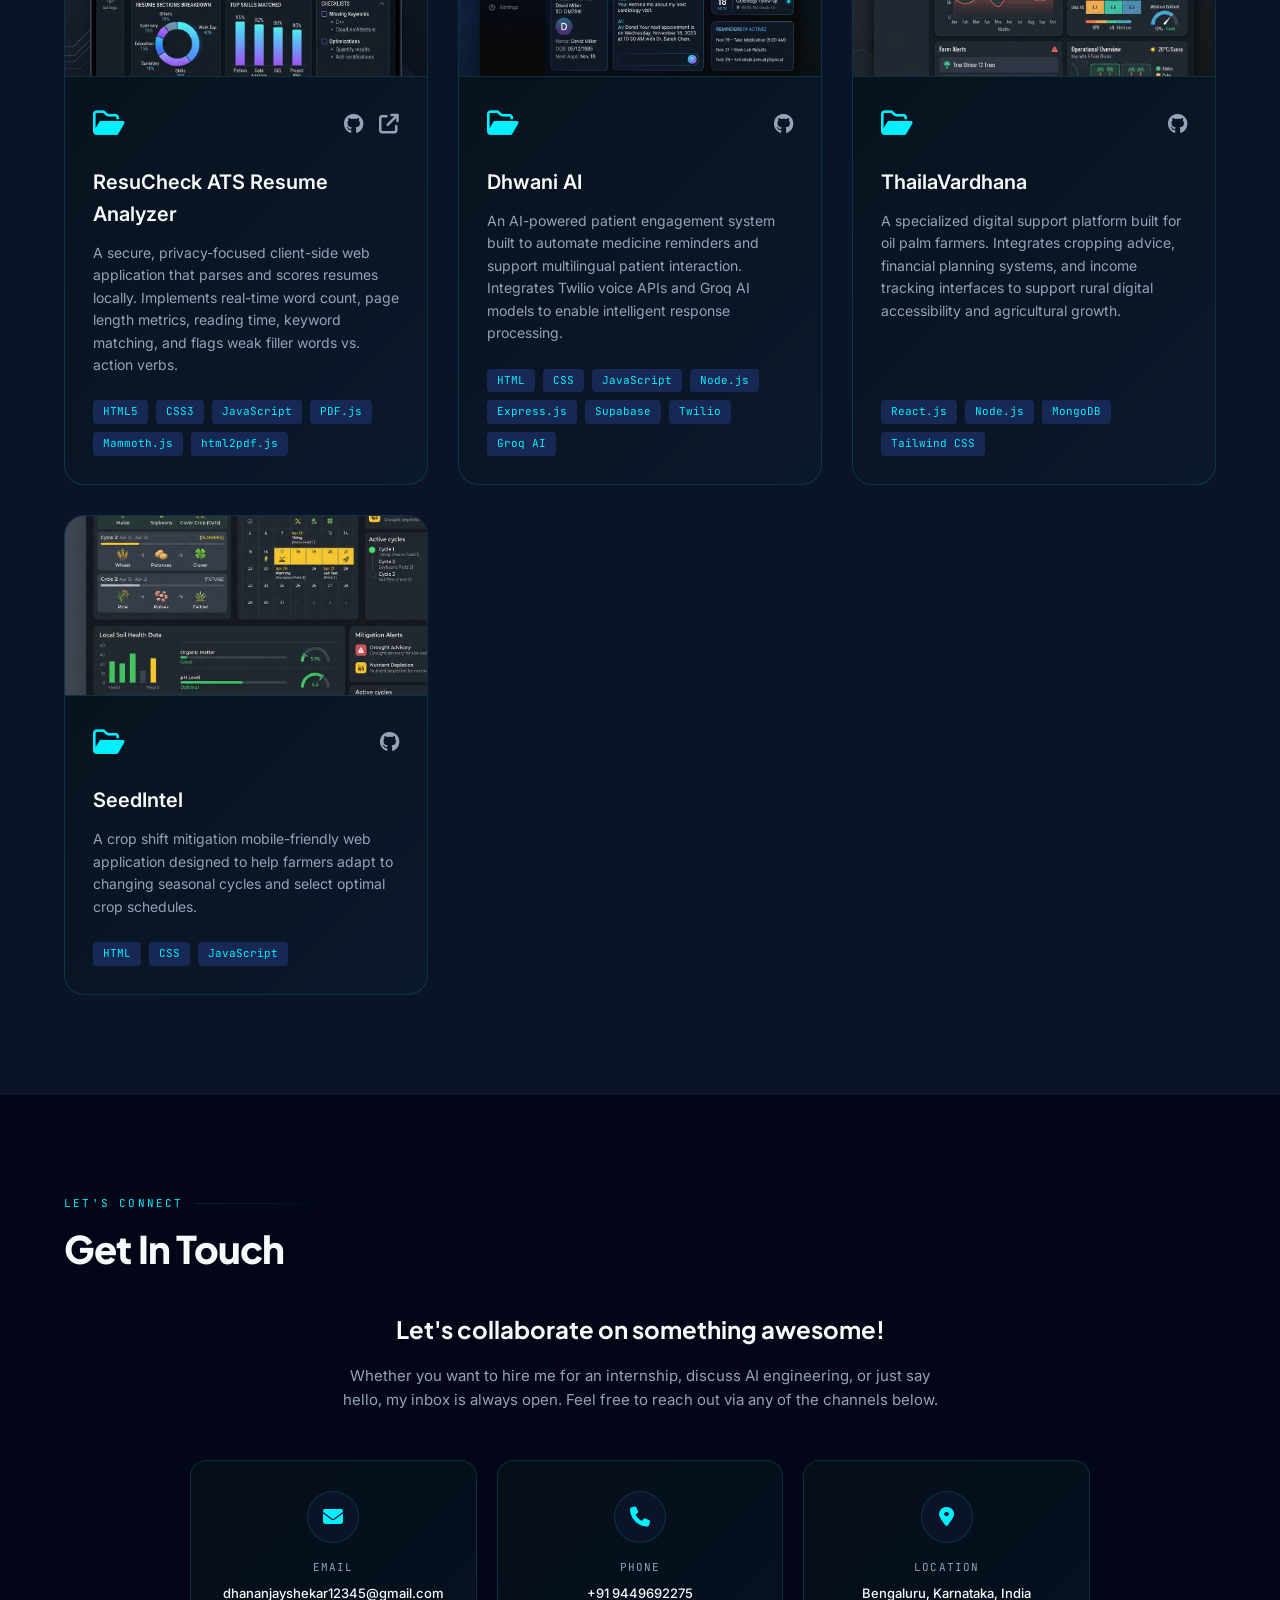
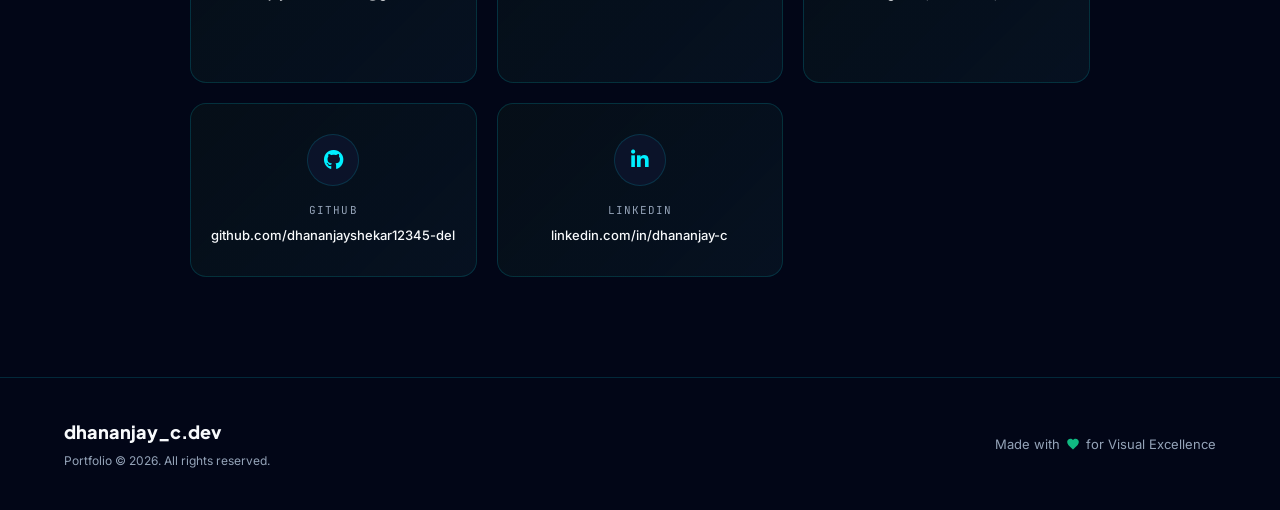
==== commit 8500894a: "Update Class XII board to Karnataka State Board, and change color theme to Midnight Sapphire and Ele" ====
--- a/portfolio.html
+++ b/portfolio.html
@@ -119,7 +119,7 @@
 
           <div class="edu-card">
             <div class="edu-header">
-              <h3 class="edu-degree">Class XII (CBSE)</h3>
+              <h3 class="edu-degree">Class XII (Karnataka State Board)</h3>
               <span class="edu-date">2024</span>
             </div>
             <p class="edu-school">Seshadripuram PU College, Bengaluru</p>
--- a/portfolio-styles.css
+++ b/portfolio-styles.css
@@ -1,22 +1,22 @@
 @import url('https://fonts.googleapis.com/css2?family=Inter:wght@400;500;600;700&family=Plus+Jakarta+Sans:wght@500;600;700;800&family=JetBrains+Mono:wght@400;500&display=swap');
 
 :root {
-  --bg: #090610;
-  --surface: #120e1e;
-  --surface-hover: #1b152d;
-  --surface2: #241c3a;
-  --accent: #d946ef;
-  --accent-glow: rgba(217, 70, 239, 0.35);
-  --accent2: #8b5cf6;
-  --accent3: #06b6d4;
-  --text: #fae8ff;
-  --muted: #c084fc;
-  --border: rgba(217, 70, 239, 0.15);
-  --border-hover: rgba(217, 70, 239, 0.35);
+  --bg: #020617;
+  --surface: #0b1329;
+  --surface-hover: #111d3e;
+  --surface2: #172854;
+  --accent: #00f0ff;
+  --accent-glow: rgba(0, 240, 255, 0.35);
+  --accent2: #3b82f6;
+  --accent3: #10b981;
+  --text: #f8fafc;
+  --muted: #94a3b8;
+  --border: rgba(0, 240, 255, 0.15);
+  --border-hover: rgba(0, 240, 255, 0.35);
   --font-sans: 'Inter', sans-serif;
   --font-display: 'Plus Jakarta Sans', sans-serif;
   --font-mono: 'JetBrains Mono', monospace;
-  --glow: rgba(217, 70, 239, 0.12);
+  --glow: rgba(0, 240, 255, 0.12);
 }
 
 /* Light Mode support */
@@ -158,7 +158,7 @@
   z-index: 100;
   backdrop-filter: blur(24px);
   -webkit-backdrop-filter: blur(24px);
-  background: rgba(9, 6, 16, 0.75);
+  background: rgba(2, 6, 23, 0.75);
   border-bottom: 1px solid var(--border);
   transition: background-color 0.3s, border-color 0.3s;
 }
@@ -201,7 +201,7 @@
 }
 .nav-menu a:hover, .nav-menu a.active {
   color: var(--accent);
-  background-color: rgba(217, 70, 239, 0.06);
+  background-color: rgba(0, 240, 255, 0.06);
   border-color: var(--border);
 }
 .nav-actions {
@@ -213,7 +213,7 @@
   display: flex;
   align-items: center;
   gap: 8px;
-  background-color: rgba(217, 70, 239, 0.08);
+  background-color: rgba(0, 240, 255, 0.08);
   border: 1px solid var(--border);
   padding: 6px 14px;
   border-radius: 20px;
@@ -225,7 +225,7 @@
 }
 .status-badge-pulse:hover {
   border-color: var(--accent);
-  background-color: rgba(217, 70, 239, 0.12);
+  background-color: rgba(0, 240, 255, 0.12);
 }
 .pulse-dot {
   width: 8px;
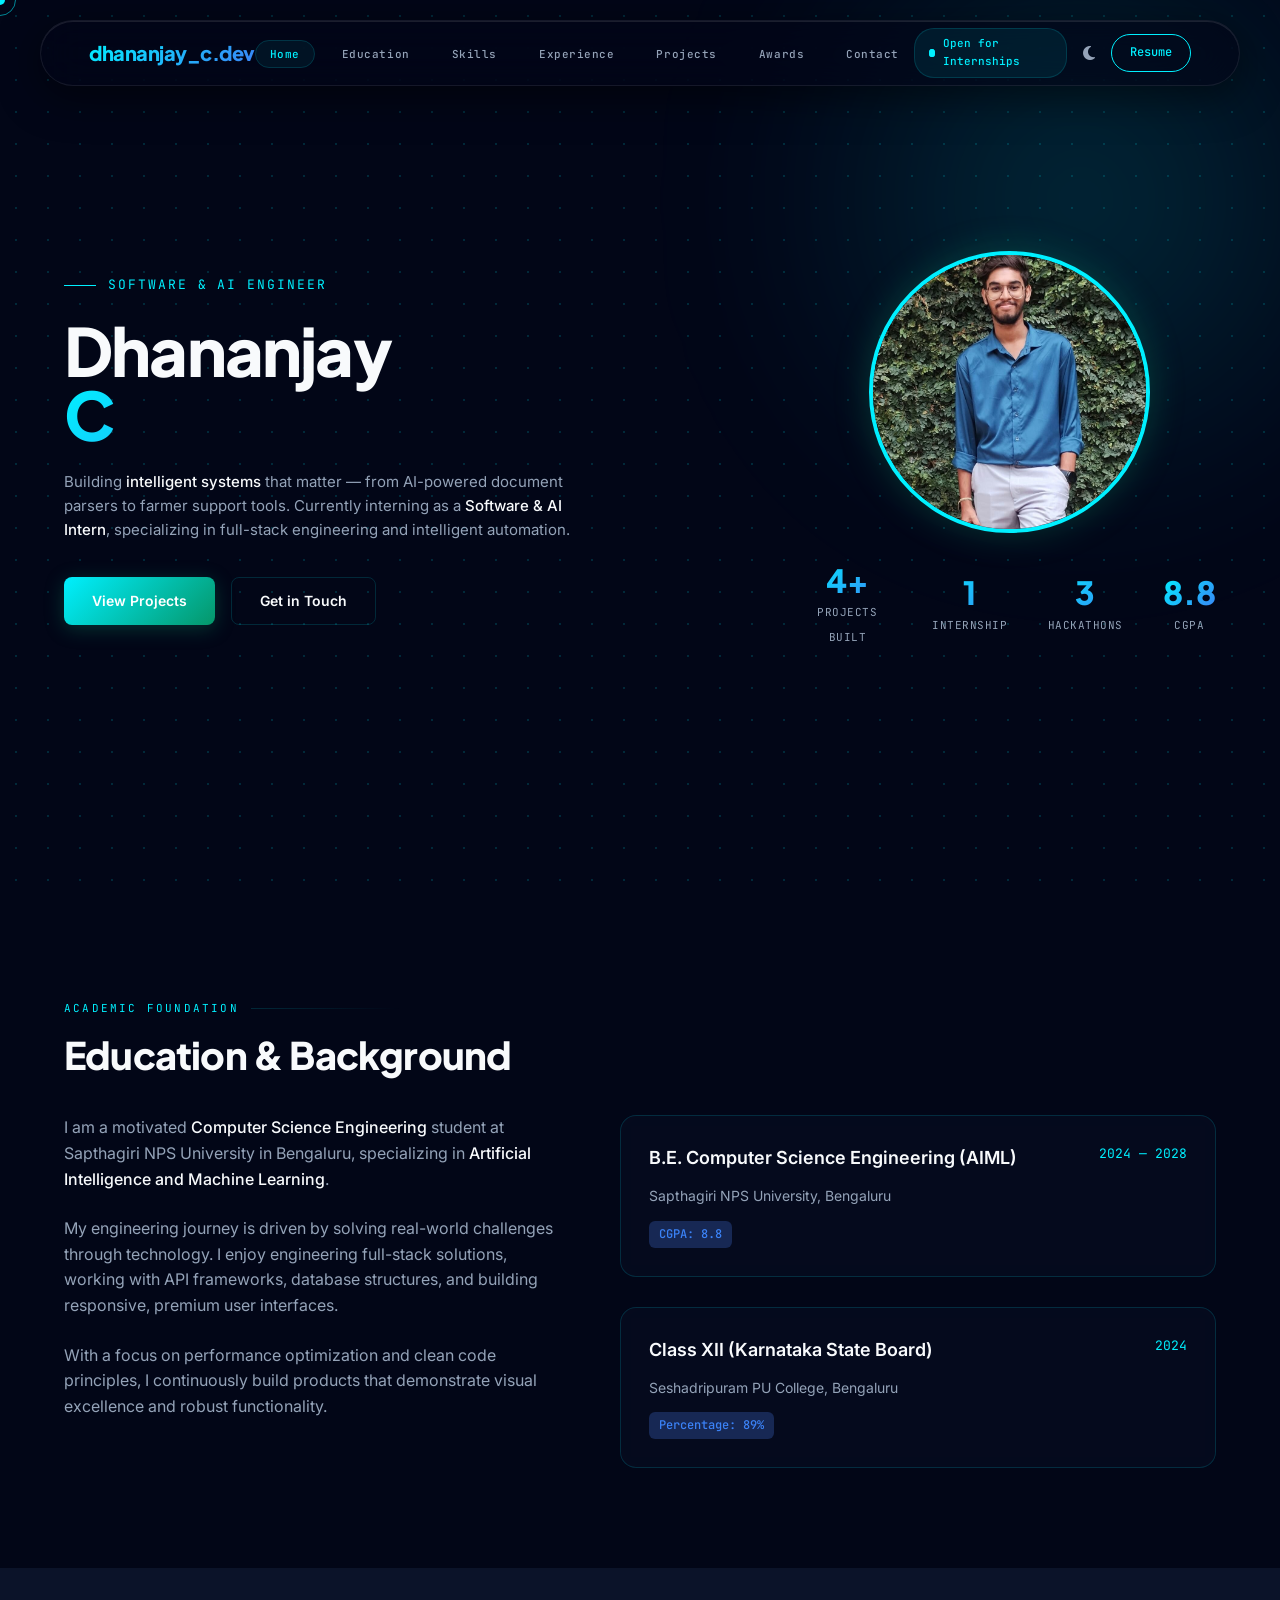
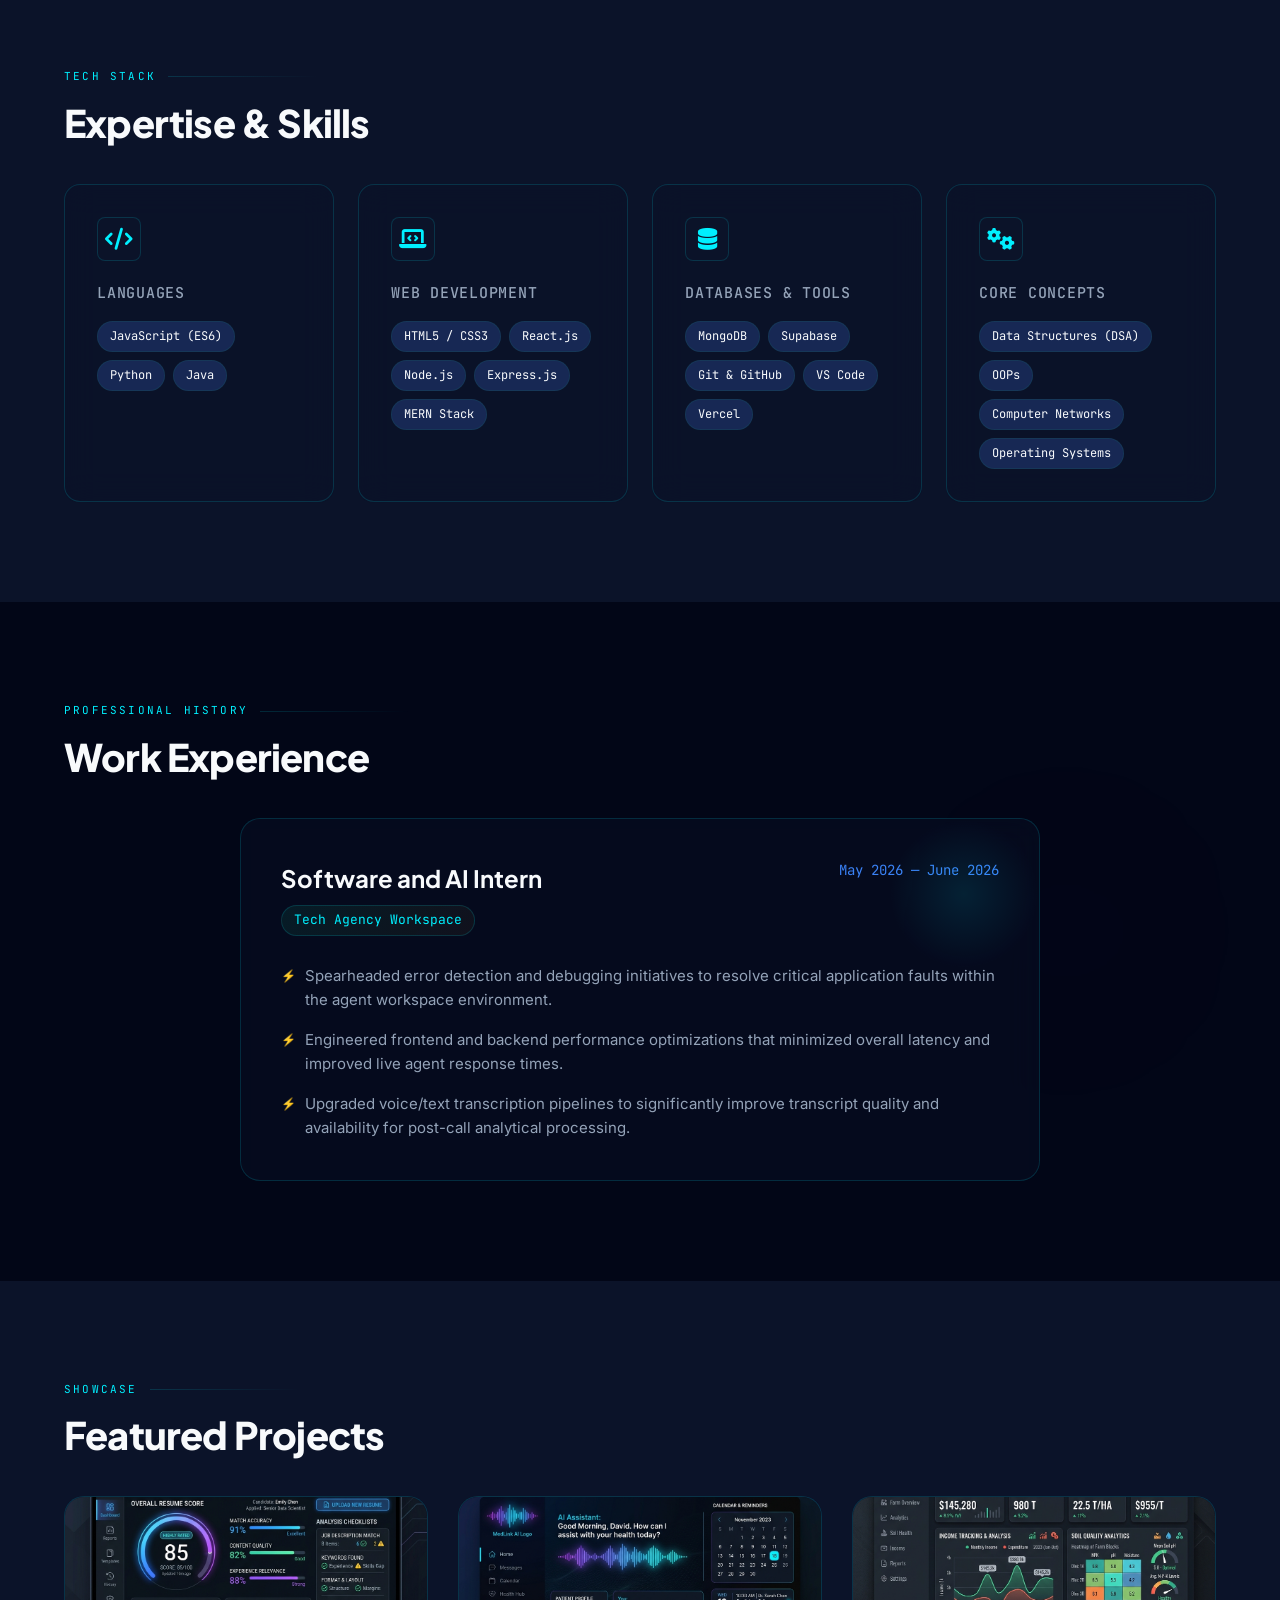
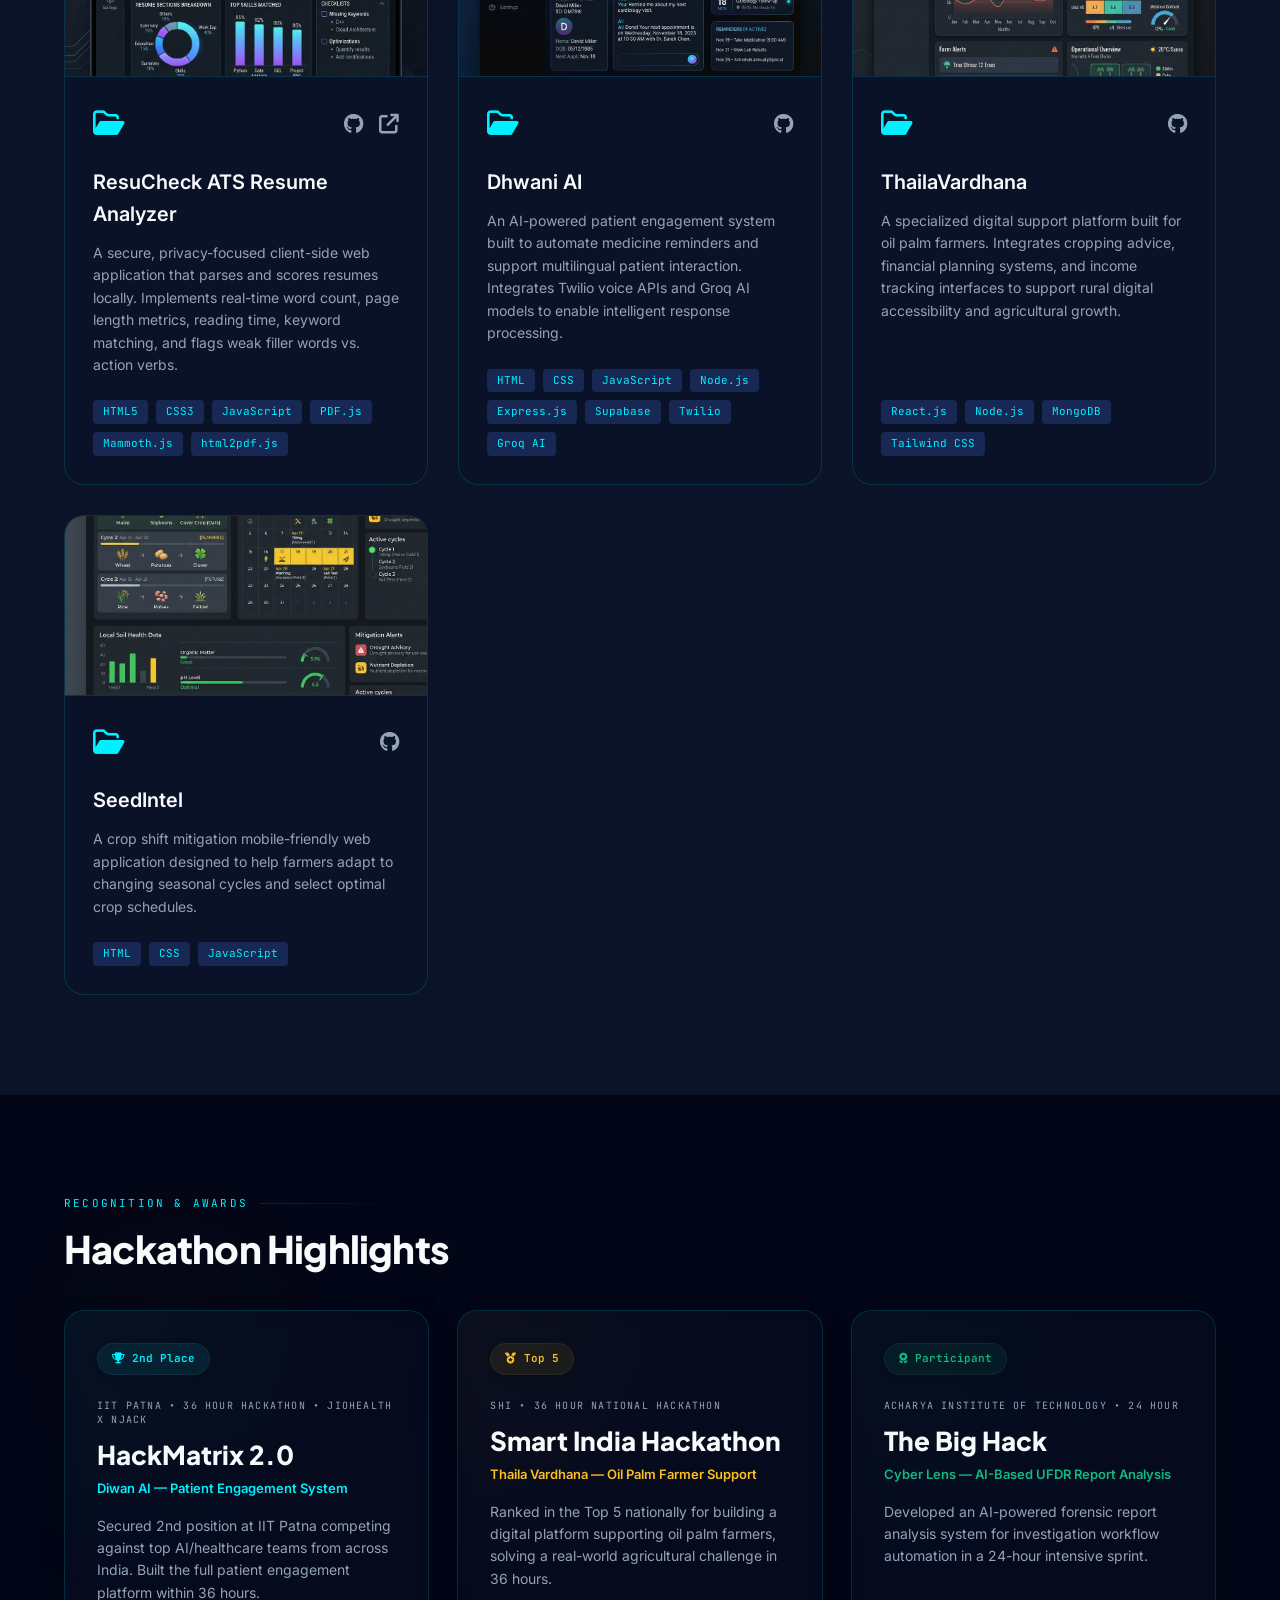
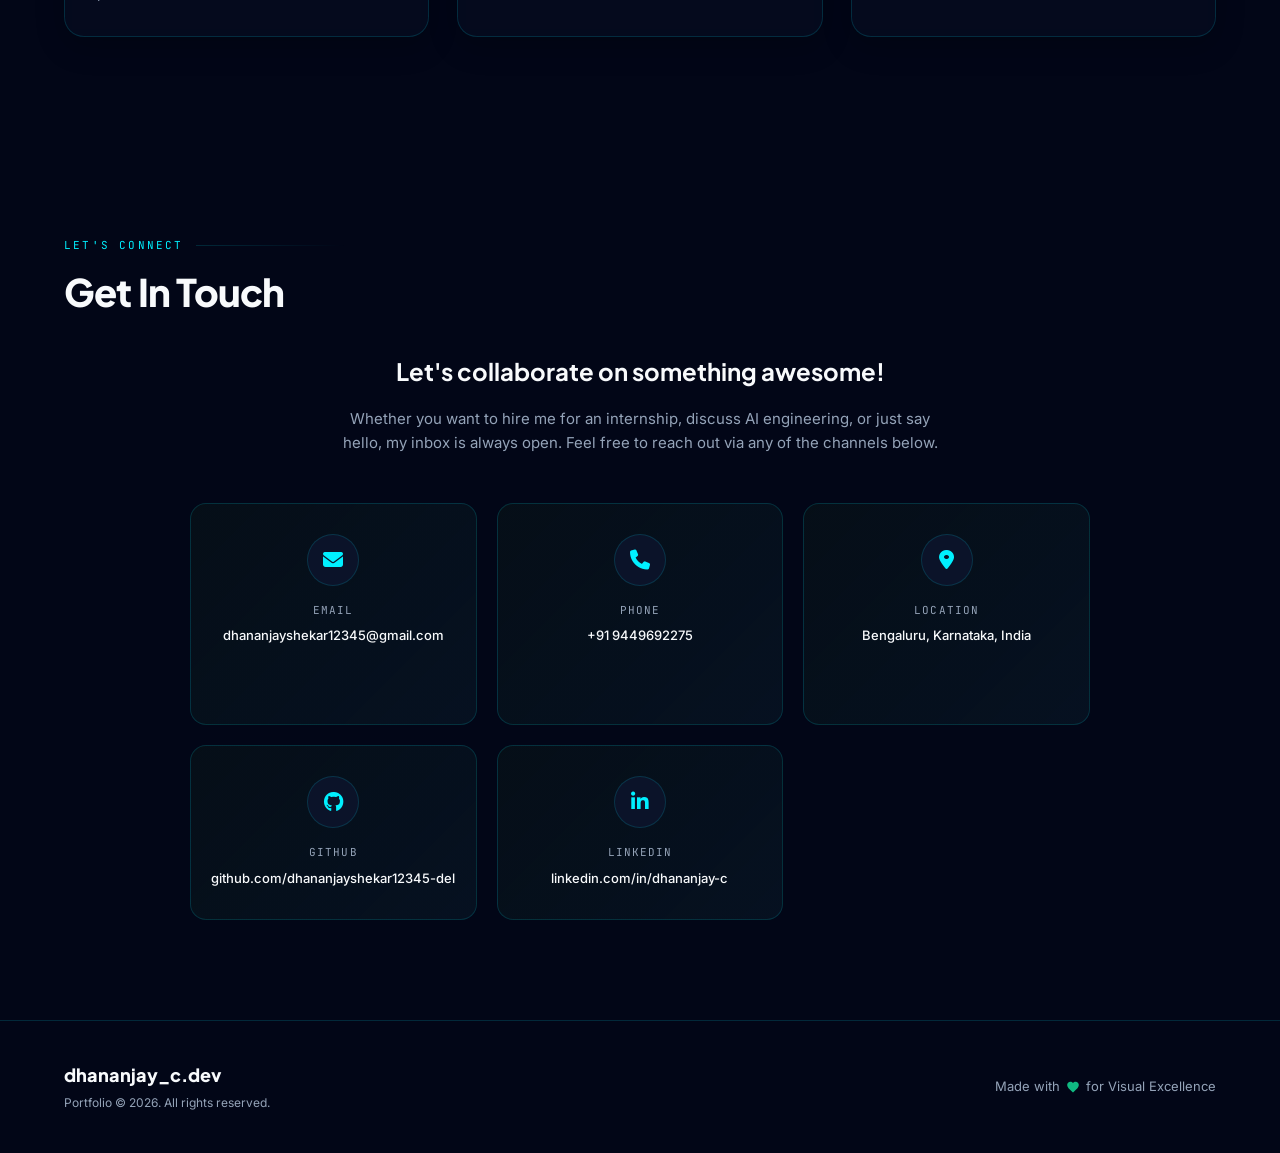
==== commit b2cd3c11: "Update portfolio stats, add Awards section, and improve glassmorphic UI" ====
--- a/portfolio.html
+++ b/portfolio.html
@@ -29,6 +29,7 @@
         <li><a href="#skills">Skills</a></li>
         <li><a href="#experience">Experience</a></li>
         <li><a href="#projects">Projects</a></li>
+        <li><a href="#awards">Awards</a></li>
         <li><a href="#contact">Contact</a></li>
       </ul>
 
@@ -76,8 +77,12 @@
             <span class="stat-label">Projects Built</span>
           </div>
           <div class="stat">
-            <span class="stat-number" data-target="1">0</span>
+            <span class="stat-number" data-target="1" data-no-plus="true">0</span>
             <span class="stat-label">Internship</span>
+          </div>
+          <div class="stat">
+            <span class="stat-number" data-target="3" data-no-plus="true">0</span>
+            <span class="stat-label">Hackathons</span>
           </div>
           <div class="stat">
             <span class="stat-number" data-target="8.8" data-decimals="1">0.0</span>
@@ -330,6 +335,55 @@
     </div>
   </section>
 
+  <!-- Recognition & Awards Section -->
+  <section id="awards">
+    <div class="container">
+      <div class="section-tag">Recognition & Awards</div>
+      <h2 class="section-title">Hackathon Highlights</h2>
+      
+      <div class="awards-grid">
+        <!-- HackMatrix 2.0 -->
+        <div class="award-card award-cyan">
+          <div class="award-header-badge">
+            <span class="award-badge"><i class="fa-solid fa-trophy"></i> 2nd Place</span>
+          </div>
+          <div class="award-sub">IIT PATNA &bull; 36 HOUR HACKATHON &bull; JIOHEALTH x NJACK</div>
+          <h3 class="award-title">HackMatrix 2.0</h3>
+          <div class="award-project">Diwan AI &mdash; Patient Engagement System</div>
+          <p class="award-desc">
+            Secured 2nd position at IIT Patna competing against top AI/healthcare teams from across India. Built the full patient engagement platform within 36 hours.
+          </p>
+        </div>
+
+        <!-- Smart India Hackathon -->
+        <div class="award-card award-gold">
+          <div class="award-header-badge">
+            <span class="award-badge"><i class="fa-solid fa-medal"></i> Top 5</span>
+          </div>
+          <div class="award-sub">SHI &bull; 36 HOUR NATIONAL HACKATHON</div>
+          <h3 class="award-title">Smart India Hackathon</h3>
+          <div class="award-project">Thaila Vardhana &mdash; Oil Palm Farmer Support</div>
+          <p class="award-desc">
+            Ranked in the Top 5 nationally for building a digital platform supporting oil palm farmers, solving a real-world agricultural challenge in 36 hours.
+          </p>
+        </div>
+
+        <!-- The Big Hack -->
+        <div class="award-card award-green">
+          <div class="award-header-badge">
+            <span class="award-badge"><i class="fa-solid fa-award"></i> Participant</span>
+          </div>
+          <div class="award-sub">ACHARYA INSTITUTE OF TECHNOLOGY &bull; 24 HOUR</div>
+          <h3 class="award-title">The Big Hack</h3>
+          <div class="award-project">Cyber Lens &mdash; AI-Based UFDR Report Analysis</div>
+          <p class="award-desc">
+            Developed an AI-powered forensic report analysis system for investigation workflow automation in a 24-hour intensive sprint.
+          </p>
+        </div>
+      </div>
+    </div>
+  </section>
+
   <!-- Contact Section -->
   <section id="contact">
     <div class="container">
--- a/portfolio-styles.css
+++ b/portfolio-styles.css
@@ -152,29 +152,36 @@
 /* ── NAVIGATION ── */
 nav {
   position: fixed;
-  top: 0;
-  left: 0;
-  right: 0;
+  top: 20px;
+  left: 50%;
+  transform: translateX(-50%);
+  width: calc(100% - 40px);
+  max-width: 1200px;
   z-index: 100;
-  backdrop-filter: blur(24px);
-  -webkit-backdrop-filter: blur(24px);
-  background: rgba(2, 6, 23, 0.75);
-  border-bottom: 1px solid var(--border);
-  transition: background-color 0.3s, border-color 0.3s;
+  backdrop-filter: blur(20px);
+  -webkit-backdrop-filter: blur(20px);
+  background: rgba(2, 6, 23, 0.65);
+  border: 1px solid rgba(255, 255, 255, 0.08);
+  border-radius: 50px;
+  box-shadow: 0 10px 40px rgba(0, 0, 0, 0.5), inset 0 1px 0 rgba(255, 255, 255, 0.1);
+  transition: all 0.4s cubic-bezier(0.16, 1, 0.3, 1);
+  padding: 0 24px;
 }
 body.light-theme nav {
-  background: rgba(243, 252, 248, 0.75);
+  background: rgba(255, 255, 255, 0.7);
+  border-color: rgba(0, 0, 0, 0.06);
+  box-shadow: 0 10px 40px rgba(0, 0, 0, 0.08), inset 0 1px 0 rgba(255, 255, 255, 0.5);
 }
 .nav-container {
   display: flex;
   justify-content: space-between;
   align-items: center;
-  height: 76px;
+  height: 64px;
 }
 .nav-logo {
   font-family: var(--font-display);
   font-weight: 800;
-  font-size: 22px;
+  font-size: 20px;
   background: linear-gradient(135deg, var(--accent), var(--accent2));
   -webkit-background-clip: text;
   -webkit-text-fill-color: transparent;
@@ -184,14 +191,14 @@
 .nav-menu {
   display: flex;
   align-items: center;
-  gap: 16px;
+  gap: 12px;
   list-style: none;
 }
 .nav-menu a {
   color: var(--muted);
   text-decoration: none;
   font-family: var(--font-mono);
-  font-size: 12px;
+  font-size: 11px;
   font-weight: 500;
   letter-spacing: 0.05em;
   padding: 6px 14px;
@@ -207,7 +214,7 @@
 .nav-actions {
   display: flex;
   align-items: center;
-  gap: 20px;
+  gap: 16px;
 }
 .status-badge-pulse {
   display: flex;
@@ -277,7 +284,7 @@
   background: none;
   border: none;
   color: var(--muted);
-  font-size: 18px;
+  font-size: 16px;
   display: flex;
   align-items: center;
   justify-content: center;
@@ -293,7 +300,7 @@
   background: none;
   border: none;
   color: var(--text);
-  font-size: 24px;
+  font-size: 20px;
 }
 
 /* ── HERO ── */
@@ -516,7 +523,9 @@
   gap: 30px;
 }
 .edu-card {
-  background: linear-gradient(135deg, rgba(7, 17, 24, 0.8) 0%, rgba(12, 34, 48, 0.4) 100%);
+  background: rgba(11, 19, 41, 0.4);
+  backdrop-filter: blur(16px);
+  -webkit-backdrop-filter: blur(16px);
   border: 1px solid var(--border);
   border-radius: 16px;
   padding: 28px;
@@ -573,7 +582,9 @@
   gap: 24px;
 }
 .skill-card {
-  background: linear-gradient(135deg, rgba(7, 17, 24, 0.8) 0%, rgba(12, 34, 48, 0.4) 100%);
+  background: rgba(11, 19, 41, 0.4);
+  backdrop-filter: blur(16px);
+  -webkit-backdrop-filter: blur(16px);
   border: 1px solid var(--border);
   border-radius: 16px;
   padding: 32px;
@@ -648,7 +659,9 @@
   margin: 0 auto;
 }
 .exp-card {
-  background: linear-gradient(135deg, rgba(7, 17, 24, 0.8) 0%, rgba(12, 34, 48, 0.4) 100%);
+  background: rgba(11, 19, 41, 0.4);
+  backdrop-filter: blur(16px);
+  -webkit-backdrop-filter: blur(16px);
   border: 1px solid var(--border);
   border-radius: 20px;
   padding: 40px;
@@ -732,7 +745,9 @@
   gap: 30px;
 }
 .project-card {
-  background: linear-gradient(135deg, rgba(7, 17, 24, 0.8) 0%, rgba(12, 34, 48, 0.4) 100%);
+  background: rgba(11, 19, 41, 0.4);
+  backdrop-filter: blur(16px);
+  -webkit-backdrop-filter: blur(16px);
   border: 1px solid var(--border);
   border-radius: 20px;
   padding: 0;
@@ -1059,6 +1074,117 @@
   opacity: 1;
 }
 
+/* ── RECOGNITION & AWARDS ── */
+.awards-grid {
+  display: grid;
+  grid-template-columns: repeat(auto-fit, minmax(320px, 1fr));
+  gap: 28px;
+  margin-top: 10px;
+}
+.award-card {
+  background: rgba(11, 19, 41, 0.4);
+  backdrop-filter: blur(12px);
+  -webkit-backdrop-filter: blur(12px);
+  border: 1.5px solid var(--border);
+  border-radius: 20px;
+  padding: 32px;
+  display: flex;
+  flex-direction: column;
+  position: relative;
+  transition: all 0.4s cubic-bezier(0.16, 1, 0.3, 1);
+  box-shadow: 0 10px 30px rgba(0, 0, 0, 0.2);
+  overflow: hidden;
+}
+.award-card::before {
+  content: '';
+  position: absolute;
+  top: 0;
+  left: 0;
+  width: 100%;
+  height: 100%;
+  background: radial-gradient(circle at top left, var(--glow-color) 0%, transparent 60%);
+  opacity: 0.15;
+  transition: opacity 0.4s ease;
+  pointer-events: none;
+}
+.award-card:hover {
+  transform: translateY(-8px);
+  border-color: var(--badge-color);
+  box-shadow: 0 20px 40px rgba(0, 0, 0, 0.35), 0 0 30px var(--glow-color);
+}
+.award-header-badge {
+  display: flex;
+  margin-bottom: 24px;
+}
+.award-badge {
+  display: inline-flex;
+  align-items: center;
+  gap: 8px;
+  padding: 6px 14px;
+  background-color: var(--badge-bg);
+  border-radius: 30px;
+  font-family: var(--font-mono);
+  font-size: 11px;
+  font-weight: 600;
+  color: var(--badge-color);
+  border: 1px solid rgba(255, 255, 255, 0.05);
+  box-shadow: 0 2px 10px rgba(0, 0, 0, 0.2);
+}
+.award-sub {
+  font-family: var(--font-mono);
+  font-size: 10px;
+  color: var(--muted);
+  letter-spacing: 0.12em;
+  text-transform: uppercase;
+  margin-bottom: 12px;
+  line-height: 1.4;
+}
+.award-title {
+  font-family: var(--font-display);
+  font-weight: 800;
+  font-size: 26px;
+  line-height: 1.2;
+  color: var(--text);
+  margin-bottom: 8px;
+}
+.award-project {
+  font-size: 13px;
+  font-weight: 600;
+  color: var(--badge-color);
+  margin-bottom: 16px;
+  font-family: var(--font-sans);
+}
+.award-desc {
+  font-size: 14px;
+  color: var(--muted);
+  line-height: 1.6;
+}
+
+/* Colors for Card Types */
+.award-cyan {
+  --badge-color: #00f0ff;
+  --badge-bg: rgba(0, 240, 255, 0.08);
+  --glow-color: rgba(0, 240, 255, 0.2);
+}
+.award-gold {
+  --badge-color: #fbbf24;
+  --badge-bg: rgba(251, 191, 36, 0.08);
+  --glow-color: rgba(251, 191, 36, 0.2);
+}
+.award-green {
+  --badge-color: #10b981;
+  --badge-bg: rgba(16, 185, 129, 0.08);
+  --glow-color: rgba(16, 185, 129, 0.2);
+}
+
+body.light-theme .award-card {
+  background: rgba(255, 255, 255, 0.7);
+  box-shadow: 0 10px 30px rgba(0, 0, 0, 0.03);
+}
+body.light-theme .award-card:hover {
+  box-shadow: 0 20px 40px rgba(0, 0, 0, 0.05), 0 0 20px var(--glow-color);
+}
+
 /* ── RESPONSIVE STYLES ── */
 @media (max-width: 992px) {
   .hero-container-grid {
@@ -1129,7 +1255,14 @@
     gap: 0;
   }
   nav {
-    padding: 0;
+    top: 0;
+    left: 0;
+    transform: none;
+    width: 100%;
+    border-radius: 0;
+    border: none;
+    border-bottom: 1px solid var(--border);
+    padding: 0 16px;
   }
   .nav-menu {
     display: none;
@@ -1138,7 +1271,7 @@
     display: flex;
     flex-direction: column;
     position: absolute;
-    top: 76px;
+    top: 64px;
     left: 0;
     right: 0;
     background-color: var(--bg);
@@ -1146,6 +1279,7 @@
     padding: 30px;
     gap: 20px;
     align-items: center;
+    border-radius: 0;
   }
   .mobile-nav-toggle {
     display: block;
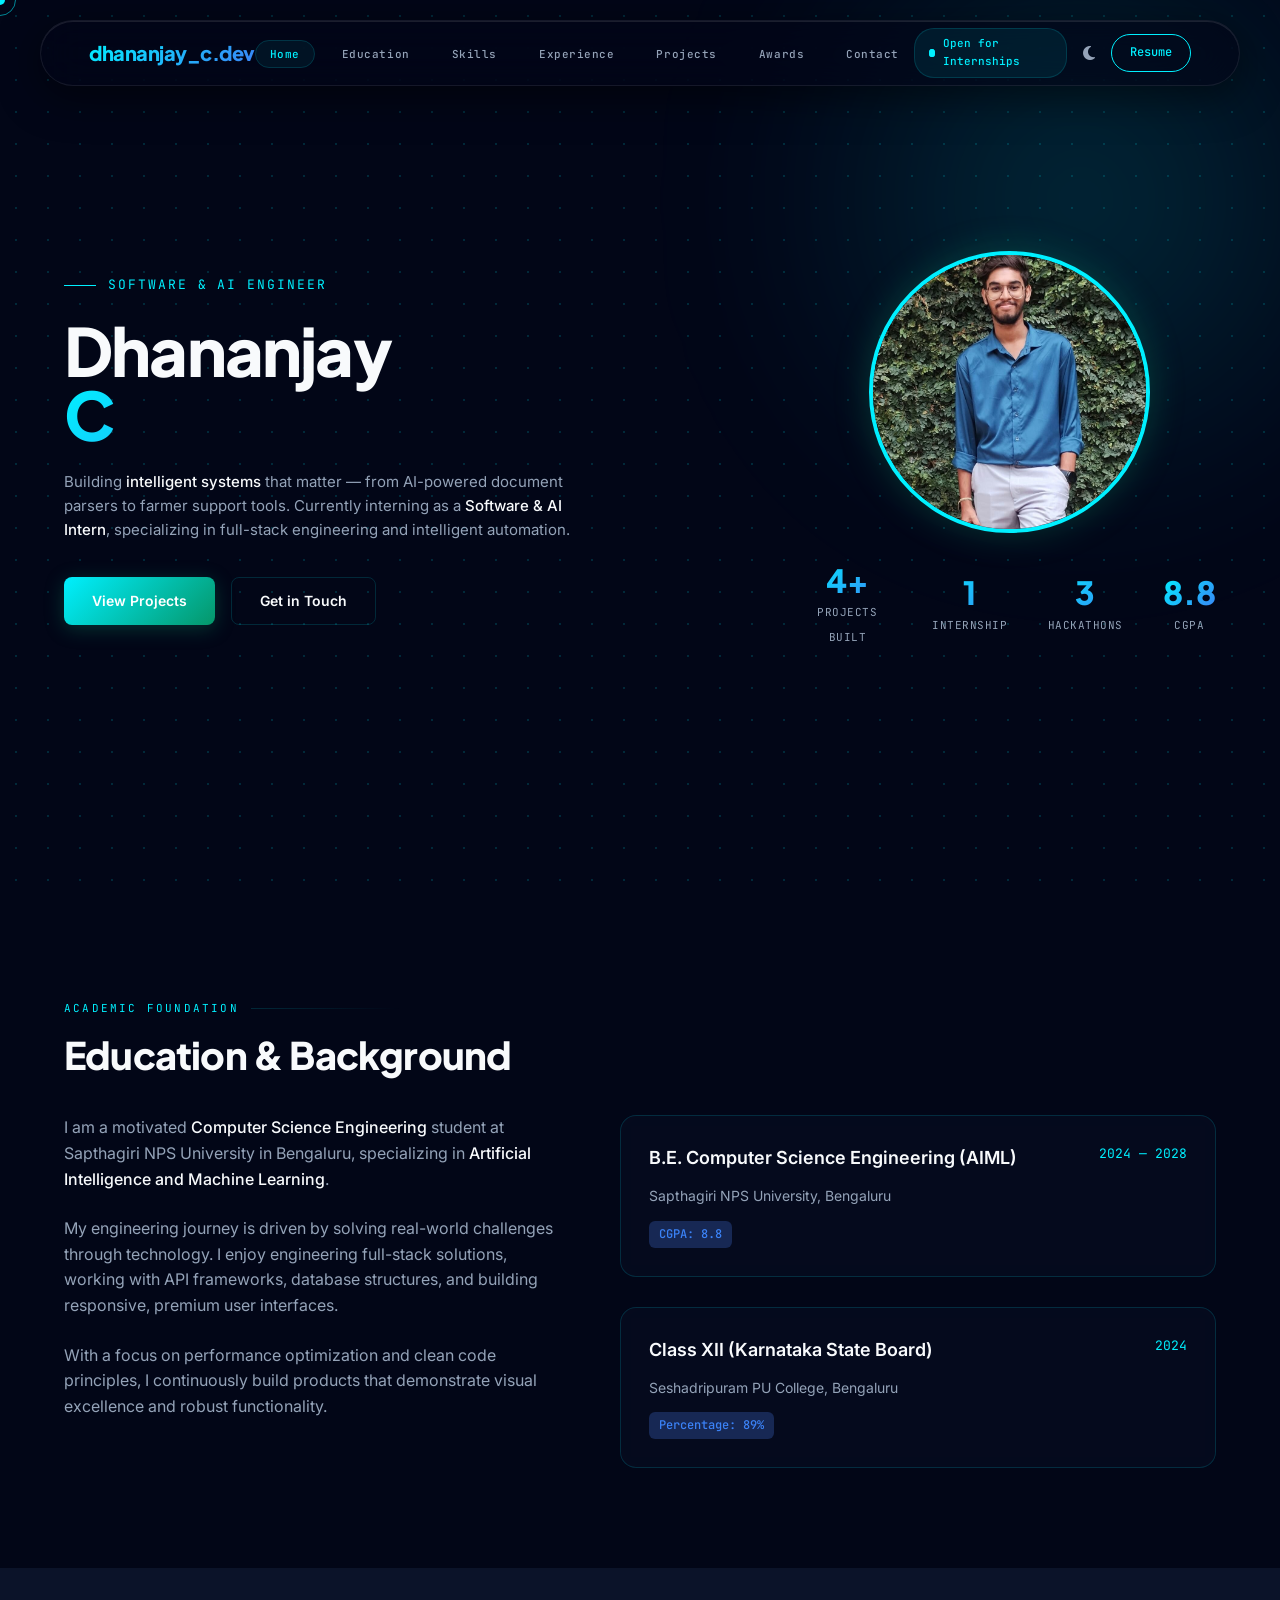
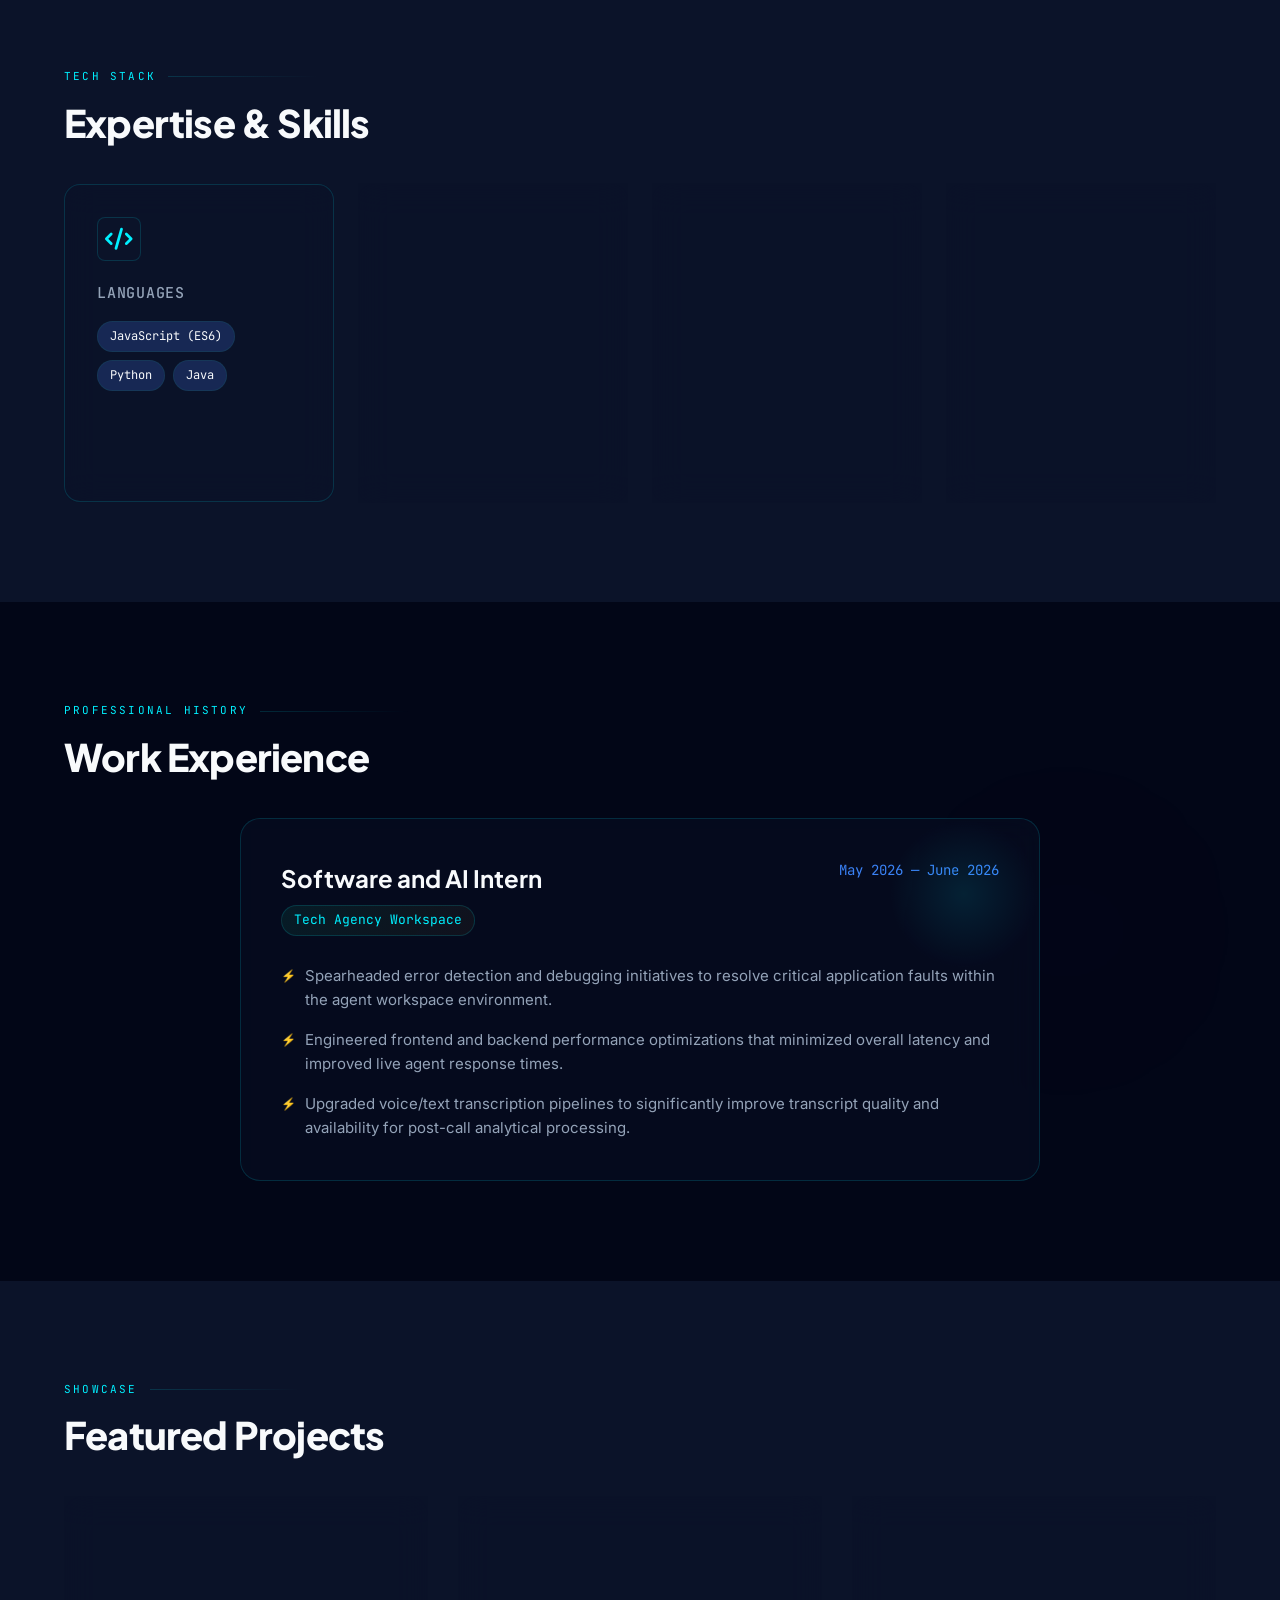
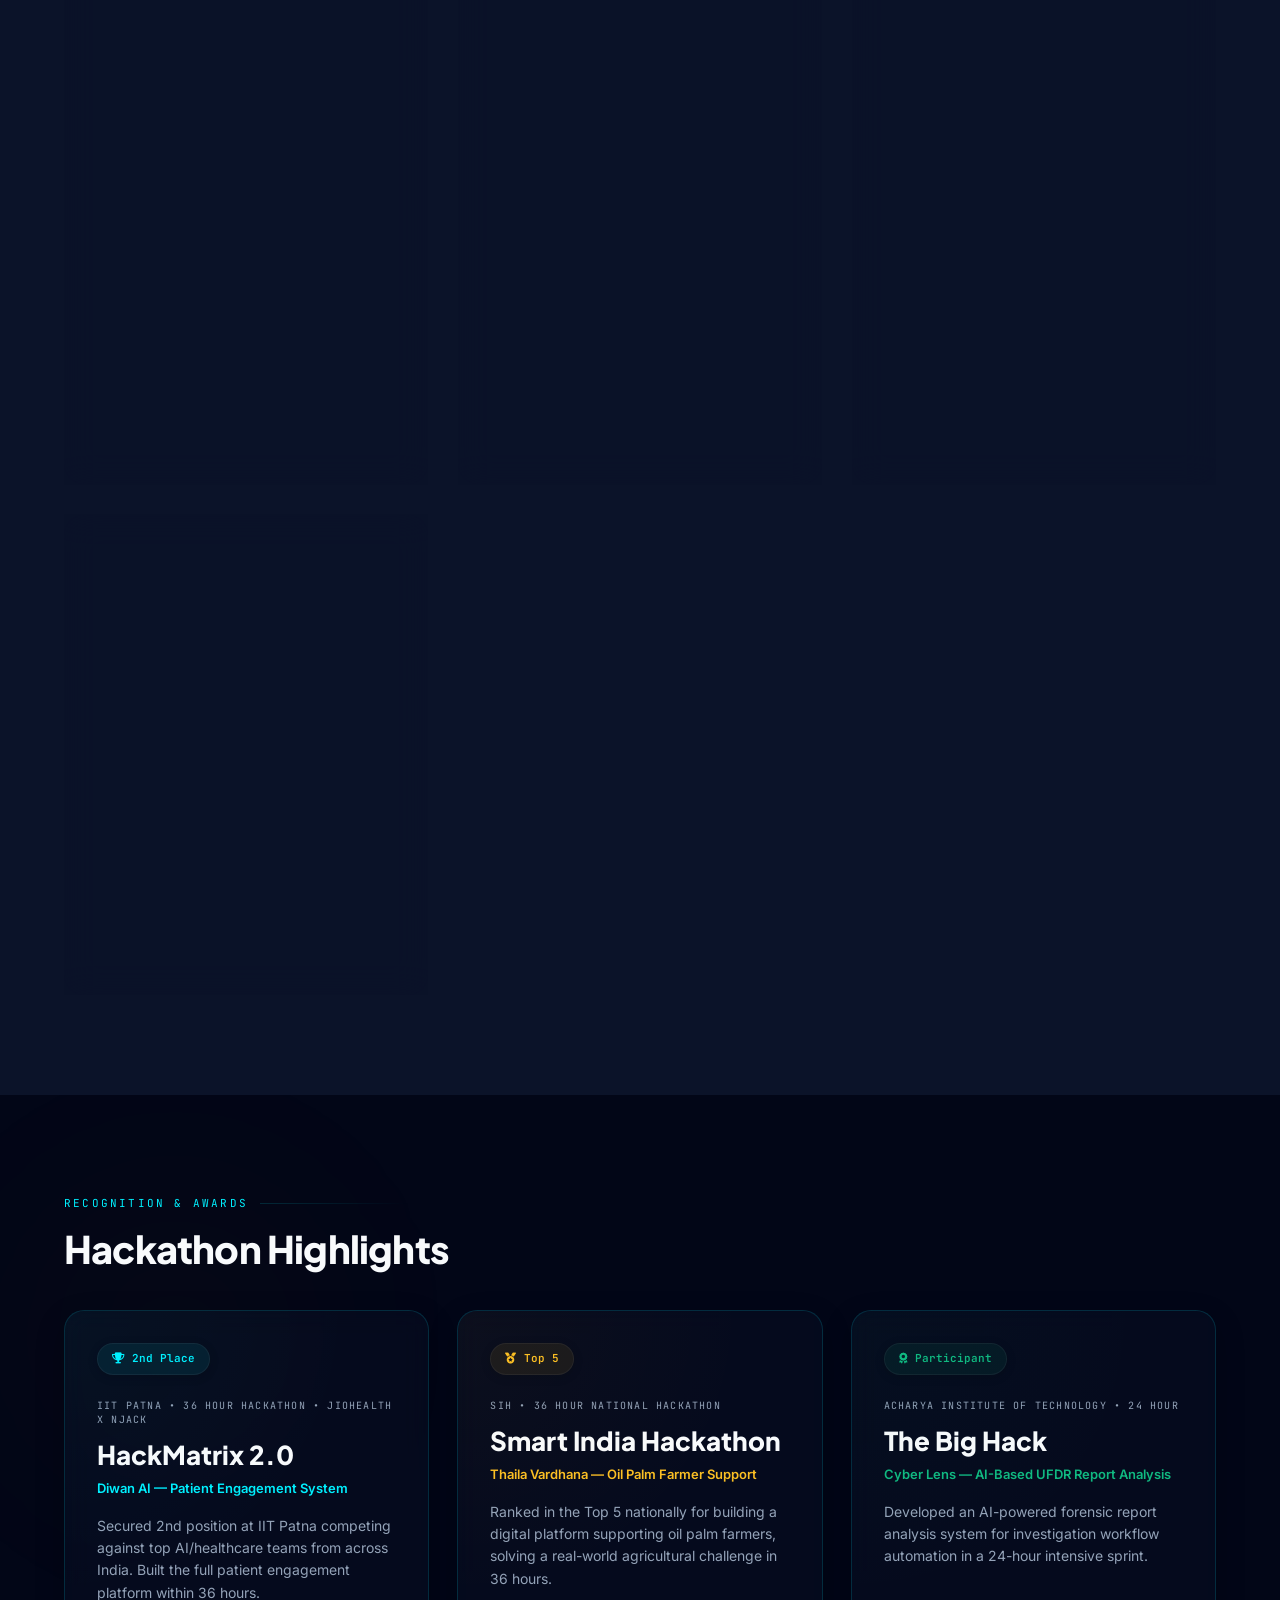
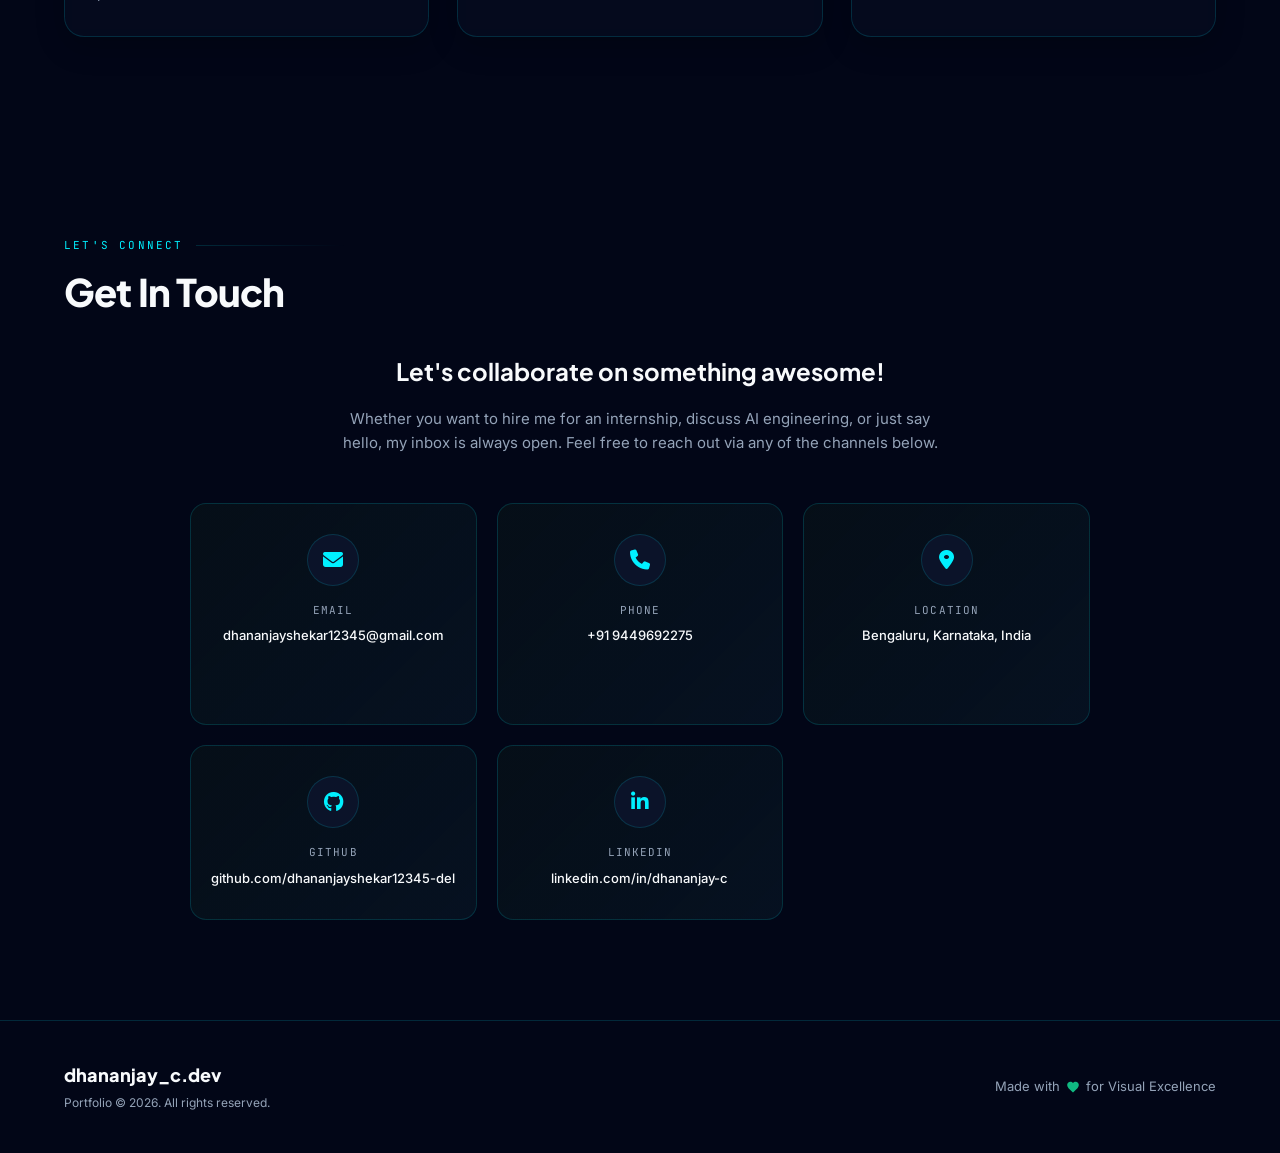
==== commit c235fe39: "Fix SHI to SIH in Awards subtitle" ====
--- a/portfolio.html
+++ b/portfolio.html
@@ -1,5 +1,6 @@
 <!DOCTYPE html>
 <html lang="en">
+
 <head>
   <meta charset="UTF-8">
   <meta name="viewport" content="width=device-width, initial-scale=1.0">
@@ -8,6 +9,7 @@
   <link rel="stylesheet" href="https://cdnjs.cloudflare.com/ajax/libs/font-awesome/6.4.0/css/all.min.css">
   <link rel="stylesheet" href="portfolio-styles.css">
 </head>
+
 <body>
   <!-- Custom Cursor Elements -->
   <div class="cursor" id="customCursor"></div>
@@ -22,7 +24,7 @@
   <nav>
     <div class="container nav-container">
       <a href="#" class="nav-logo">dhananjay_c.dev</a>
-      
+
       <ul class="nav-menu" id="navMenu">
         <li><a href="#hero" class="active">Home</a></li>
         <li><a href="#about">Education</a></li>
@@ -59,14 +61,16 @@
           <span class="line2">C</span>
         </h1>
         <p class="hero-desc">
-          Building <strong>intelligent systems</strong> that matter — from AI-powered document parsers to farmer support tools. Currently interning as a <strong>Software & AI Intern</strong>, specializing in full-stack engineering and intelligent automation.
+          Building <strong>intelligent systems</strong> that matter — from AI-powered document parsers to farmer support
+          tools. Currently interning as a <strong>Software & AI Intern</strong>, specializing in full-stack engineering
+          and intelligent automation.
         </p>
         <div class="hero-buttons">
           <a href="#projects" class="btn btn-primary">View Projects</a>
           <a href="#contact" class="btn btn-secondary">Get in Touch</a>
         </div>
       </div>
-      
+
       <div class="hero-right">
         <div class="hero-image-container">
           <img src="profile.jpg" alt="Dhananjay C" class="hero-profile-img">
@@ -98,20 +102,24 @@
     <div class="container">
       <div class="section-tag">Academic Foundation</div>
       <h2 class="section-title">Education & Background</h2>
-      
+
       <div class="about-grid">
         <div class="about-text">
           <p>
-            I am a motivated <strong>Computer Science Engineering</strong> student at Sapthagiri NPS University in Bengaluru, specializing in <strong>Artificial Intelligence and Machine Learning</strong>.
+            I am a motivated <strong>Computer Science Engineering</strong> student at Sapthagiri NPS University in
+            Bengaluru, specializing in <strong>Artificial Intelligence and Machine Learning</strong>.
           </p>
           <p>
-            My engineering journey is driven by solving real-world challenges through technology. I enjoy engineering full-stack solutions, working with API frameworks, database structures, and building responsive, premium user interfaces.
+            My engineering journey is driven by solving real-world challenges through technology. I enjoy engineering
+            full-stack solutions, working with API frameworks, database structures, and building responsive, premium
+            user interfaces.
           </p>
           <p>
-            With a focus on performance optimization and clean code principles, I continuously build products that demonstrate visual excellence and robust functionality.
-          </p>
-        </div>
-        
+            With a focus on performance optimization and clean code principles, I continuously build products that
+            demonstrate visual excellence and robust functionality.
+          </p>
+        </div>
+
         <div class="edu-timeline">
           <div class="edu-card">
             <div class="edu-header">
@@ -140,7 +148,7 @@
     <div class="container">
       <div class="section-tag">Tech Stack</div>
       <h2 class="section-title">Expertise & Skills</h2>
-      
+
       <div class="skills-grid">
         <!-- Programming Languages -->
         <div class="skill-card">
@@ -199,7 +207,7 @@
     <div class="container">
       <div class="section-tag">Professional History</div>
       <h2 class="section-title">Work Experience</h2>
-      
+
       <div class="exp-wrapper">
         <div class="exp-card">
           <div class="exp-header">
@@ -210,9 +218,12 @@
             <span class="exp-date">May 2026 — June 2026</span>
           </div>
           <ul class="exp-bullets">
-            <li>Spearheaded error detection and debugging initiatives to resolve critical application faults within the agent workspace environment.</li>
-            <li>Engineered frontend and backend performance optimizations that minimized overall latency and improved live agent response times.</li>
-            <li>Upgraded voice/text transcription pipelines to significantly improve transcript quality and availability for post-call analytical processing.</li>
+            <li>Spearheaded error detection and debugging initiatives to resolve critical application faults within the
+              agent workspace environment.</li>
+            <li>Engineered frontend and backend performance optimizations that minimized overall latency and improved
+              live agent response times.</li>
+            <li>Upgraded voice/text transcription pipelines to significantly improve transcript quality and availability
+              for post-call analytical processing.</li>
           </ul>
         </div>
       </div>
@@ -224,7 +235,7 @@
     <div class="container">
       <div class="section-tag">Showcase</div>
       <h2 class="section-title">Featured Projects</h2>
-      
+
       <div class="projects-grid">
         <!-- ResuCheck ATS -->
         <div class="project-card">
@@ -235,13 +246,17 @@
             <div class="project-header">
               <div class="project-icon-folder"><i class="fa-regular fa-folder-open"></i></div>
               <div class="project-links">
-                <a href="https://github.com/dhananjayshekar12345-del/FrontEnd-Project" target="_blank" aria-label="GitHub Repository"><i class="fa-brands fa-github"></i></a>
-                <a href="index.html" target="_blank" aria-label="Live Demo"><i class="fa-solid fa-arrow-up-right-from-square"></i></a>
+                <a href="https://github.com/dhananjayshekar12345-del/FrontEnd-Project" target="_blank"
+                  aria-label="GitHub Repository"><i class="fa-brands fa-github"></i></a>
+                <a href="index.html" target="_blank" aria-label="Live Demo"><i
+                    class="fa-solid fa-arrow-up-right-from-square"></i></a>
               </div>
             </div>
             <h3 class="project-title">ResuCheck ATS Resume Analyzer</h3>
             <p class="project-desc">
-              A secure, privacy-focused client-side web application that parses and scores resumes locally. Implements real-time word count, page length metrics, reading time, keyword matching, and flags weak filler words vs. action verbs.
+              A secure, privacy-focused client-side web application that parses and scores resumes locally. Implements
+              real-time word count, page length metrics, reading time, keyword matching, and flags weak filler words vs.
+              action verbs.
             </p>
             <ul class="project-tech">
               <li>HTML5</li>
@@ -268,7 +283,9 @@
             </div>
             <h3 class="project-title">Dhwani AI</h3>
             <p class="project-desc">
-              An AI-powered patient engagement system built to automate medicine reminders and support multilingual patient interaction. Integrates Twilio voice APIs and Groq AI models to enable intelligent response processing.
+              An AI-powered patient engagement system built to automate medicine reminders and support multilingual
+              patient interaction. Integrates Twilio voice APIs and Groq AI models to enable intelligent response
+              processing.
             </p>
             <ul class="project-tech">
               <li>HTML</li>
@@ -297,7 +314,9 @@
             </div>
             <h3 class="project-title">ThailaVardhana</h3>
             <p class="project-desc">
-              A specialized digital support platform built for oil palm farmers. Integrates cropping advice, financial planning systems, and income tracking interfaces to support rural digital accessibility and agricultural growth.
+              A specialized digital support platform built for oil palm farmers. Integrates cropping advice, financial
+              planning systems, and income tracking interfaces to support rural digital accessibility and agricultural
+              growth.
             </p>
             <ul class="project-tech">
               <li>React.js</li>
@@ -322,7 +341,8 @@
             </div>
             <h3 class="project-title">SeedIntel</h3>
             <p class="project-desc">
-              A crop shift mitigation mobile-friendly web application designed to help farmers adapt to changing seasonal cycles and select optimal crop schedules.
+              A crop shift mitigation mobile-friendly web application designed to help farmers adapt to changing
+              seasonal cycles and select optimal crop schedules.
             </p>
             <ul class="project-tech">
               <li>HTML</li>
@@ -340,7 +360,7 @@
     <div class="container">
       <div class="section-tag">Recognition & Awards</div>
       <h2 class="section-title">Hackathon Highlights</h2>
-      
+
       <div class="awards-grid">
         <!-- HackMatrix 2.0 -->
         <div class="award-card award-cyan">
@@ -351,7 +371,8 @@
           <h3 class="award-title">HackMatrix 2.0</h3>
           <div class="award-project">Diwan AI &mdash; Patient Engagement System</div>
           <p class="award-desc">
-            Secured 2nd position at IIT Patna competing against top AI/healthcare teams from across India. Built the full patient engagement platform within 36 hours.
+            Secured 2nd position at IIT Patna competing against top AI/healthcare teams from across India. Built the
+            full patient engagement platform within 36 hours.
           </p>
         </div>
 
@@ -360,11 +381,12 @@
           <div class="award-header-badge">
             <span class="award-badge"><i class="fa-solid fa-medal"></i> Top 5</span>
           </div>
-          <div class="award-sub">SHI &bull; 36 HOUR NATIONAL HACKATHON</div>
+          <div class="award-sub">SIH &bull; 36 HOUR NATIONAL HACKATHON</div>
           <h3 class="award-title">Smart India Hackathon</h3>
           <div class="award-project">Thaila Vardhana &mdash; Oil Palm Farmer Support</div>
           <p class="award-desc">
-            Ranked in the Top 5 nationally for building a digital platform supporting oil palm farmers, solving a real-world agricultural challenge in 36 hours.
+            Ranked in the Top 5 nationally for building a digital platform supporting oil palm farmers, solving a
+            real-world agricultural challenge in 36 hours.
           </p>
         </div>
 
@@ -377,7 +399,8 @@
           <h3 class="award-title">The Big Hack</h3>
           <div class="award-project">Cyber Lens &mdash; AI-Based UFDR Report Analysis</div>
           <p class="award-desc">
-            Developed an AI-powered forensic report analysis system for investigation workflow automation in a 24-hour intensive sprint.
+            Developed an AI-powered forensic report analysis system for investigation workflow automation in a 24-hour
+            intensive sprint.
           </p>
         </div>
       </div>
@@ -389,14 +412,15 @@
     <div class="container">
       <div class="section-tag">Let's Connect</div>
       <h2 class="section-title">Get In Touch</h2>
-      
+
       <div class="contact-wrapper">
         <div class="contact-info">
           <h3>Let's collaborate on something awesome!</h3>
           <p>
-            Whether you want to hire me for an internship, discuss AI engineering, or just say hello, my inbox is always open. Feel free to reach out via any of the channels below.
-          </p>
-          
+            Whether you want to hire me for an internship, discuss AI engineering, or just say hello, my inbox is always
+            open. Feel free to reach out via any of the channels below.
+          </p>
+
           <div class="contact-details">
             <!-- Email -->
             <div class="contact-item">
@@ -430,7 +454,8 @@
               <div class="contact-icon"><i class="fa-brands fa-github"></i></div>
               <div class="contact-text">
                 <p>GitHub</p>
-                <a href="https://github.com/dhananjayshekar12345-del" target="_blank">github.com/dhananjayshekar12345-del</a>
+                <a href="https://github.com/dhananjayshekar12345-del"
+                  target="_blank">github.com/dhananjayshekar12345-del</a>
               </div>
             </div>
 
@@ -458,7 +483,8 @@
       <div class="footer-tagline">
         <span>Made with</span>
         <svg viewBox="0 0 24 24">
-          <path d="M12 21.35l-1.45-1.32C5.4 15.36 2 12.28 2 8.5 2 5.42 4.42 3 7.5 3c1.74 0 3.41.81 4.5 2.09C13.09 3.81 14.76 3 16.5 3 19.58 3 22 5.42 22 8.5c0 3.78-3.4 6.86-8.55 11.54L12 21.35z"/>
+          <path
+            d="M12 21.35l-1.45-1.32C5.4 15.36 2 12.28 2 8.5 2 5.42 4.42 3 7.5 3c1.74 0 3.41.81 4.5 2.09C13.09 3.81 14.76 3 16.5 3 19.58 3 22 5.42 22 8.5c0 3.78-3.4 6.86-8.55 11.54L12 21.35z" />
         </svg>
         <span>for Visual Excellence</span>
       </div>
@@ -473,4 +499,5 @@
 
   <script src="portfolio-app.js"></script>
 </body>
-</html>
+
+</html>
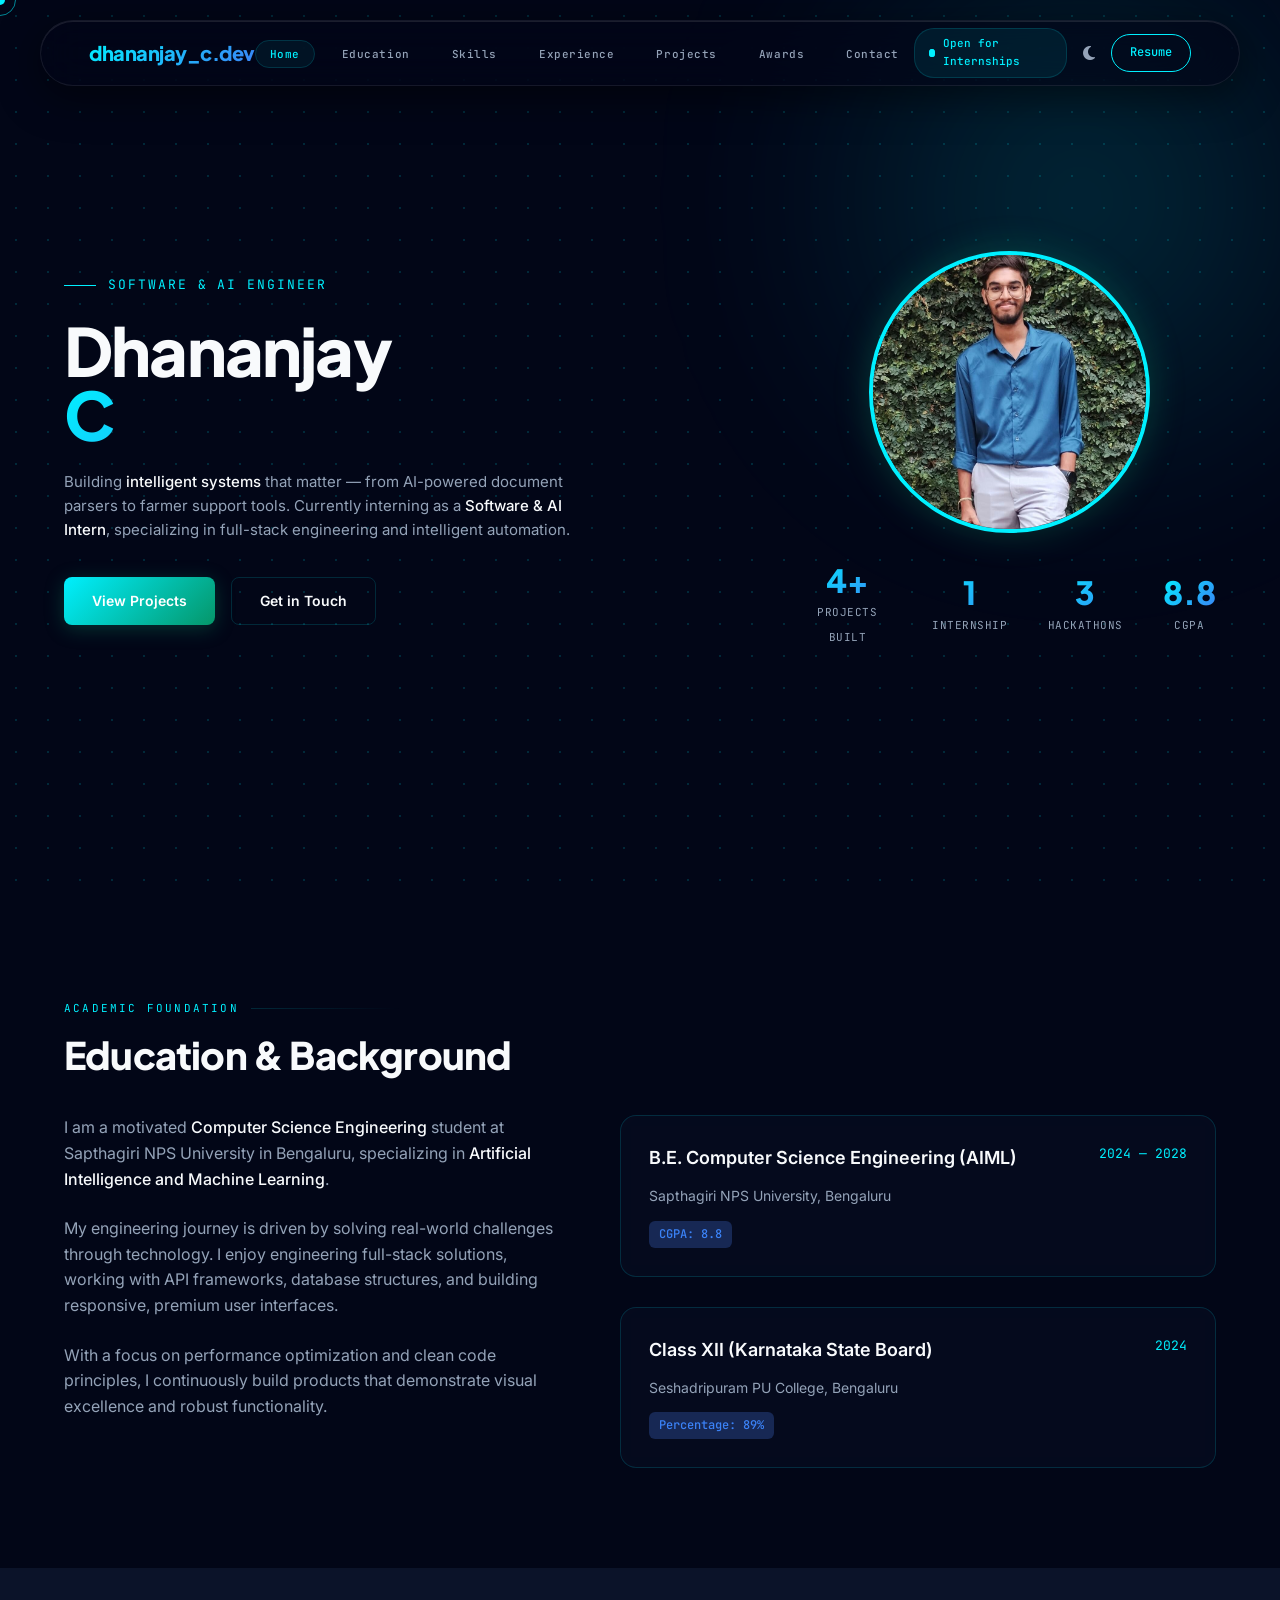
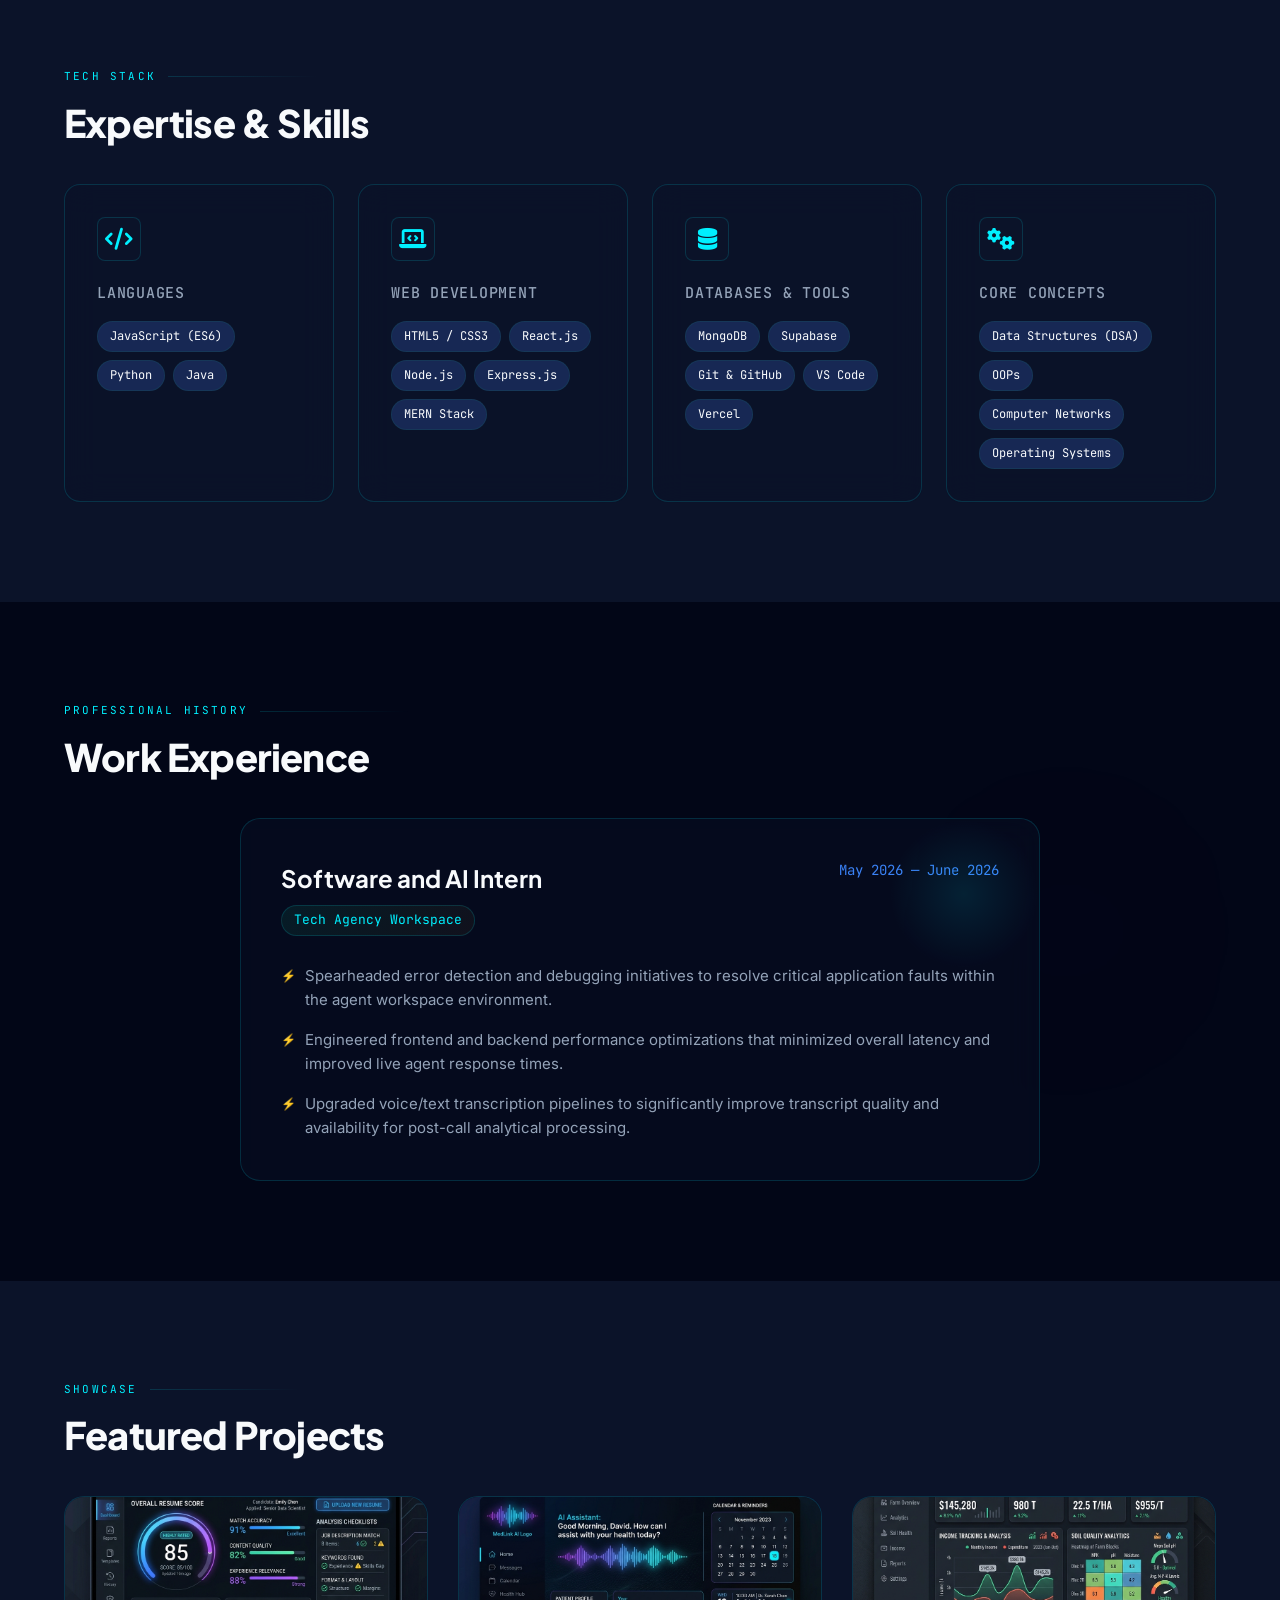
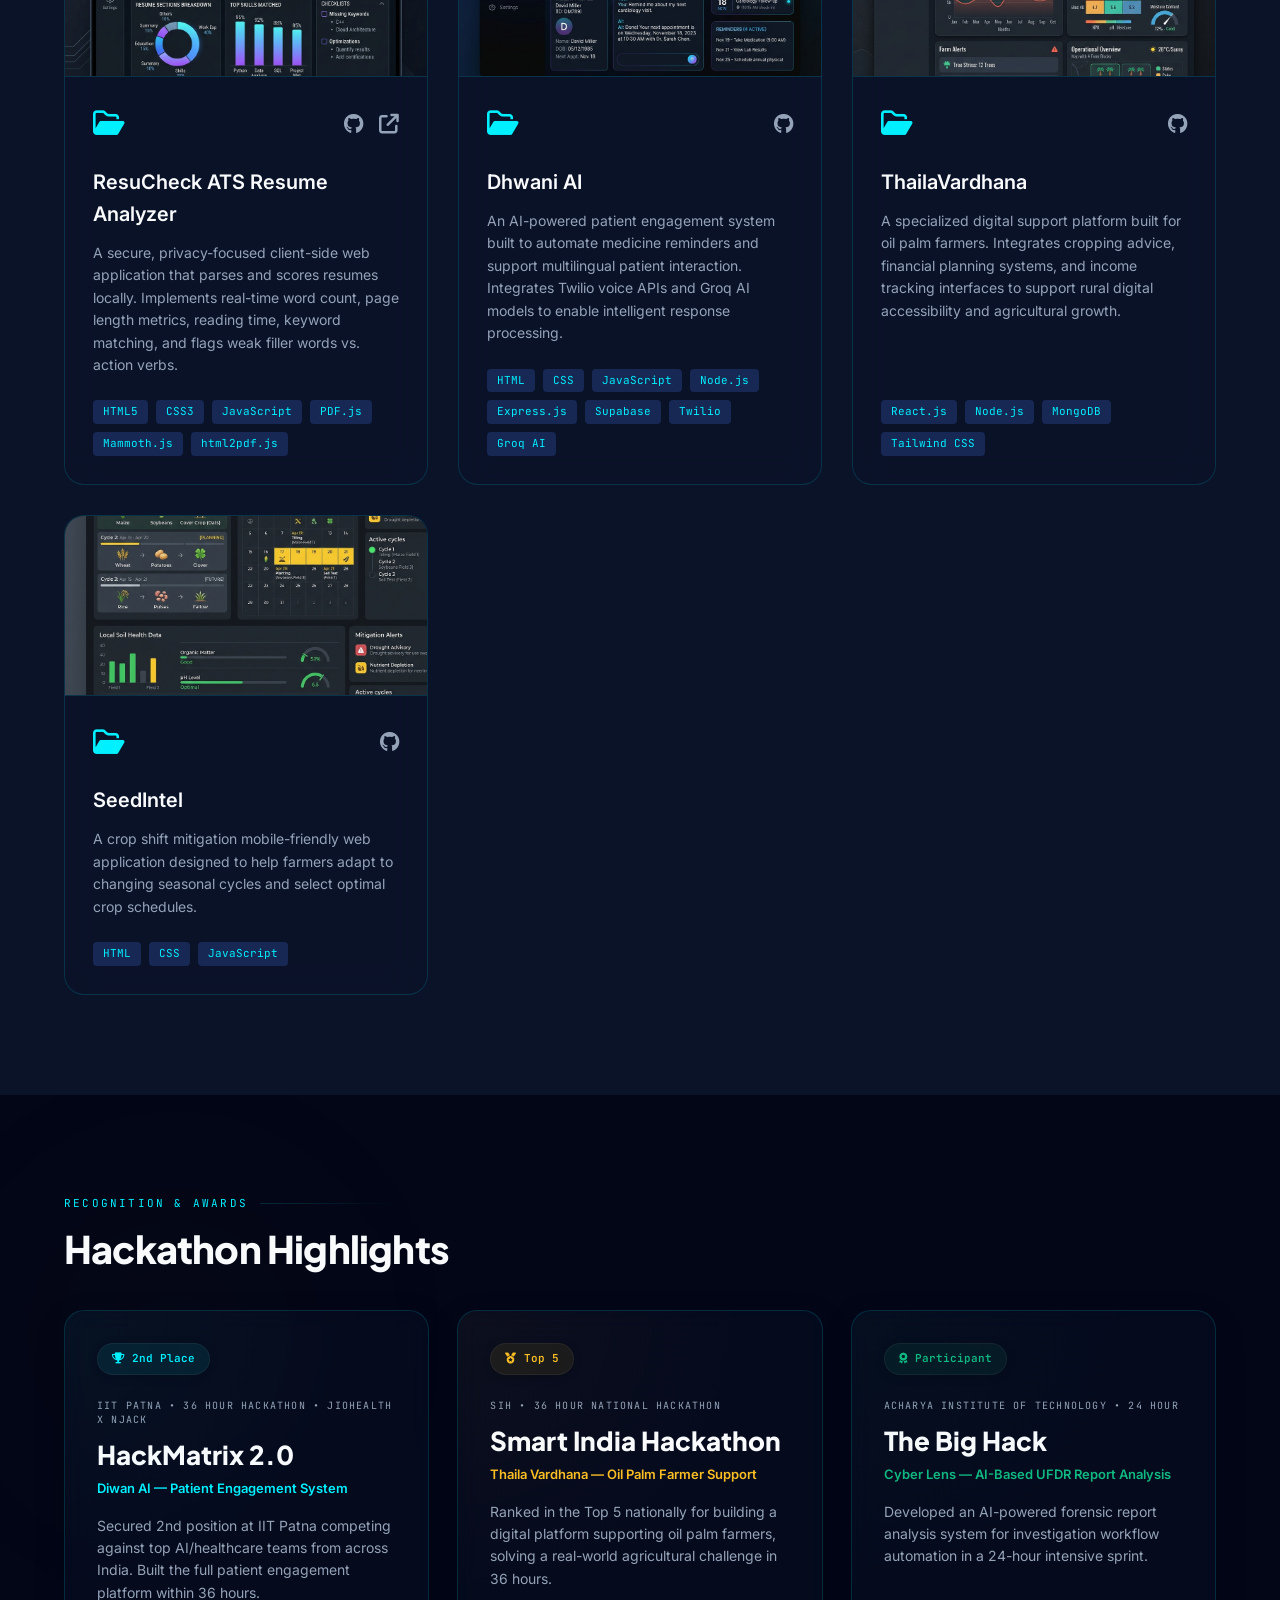
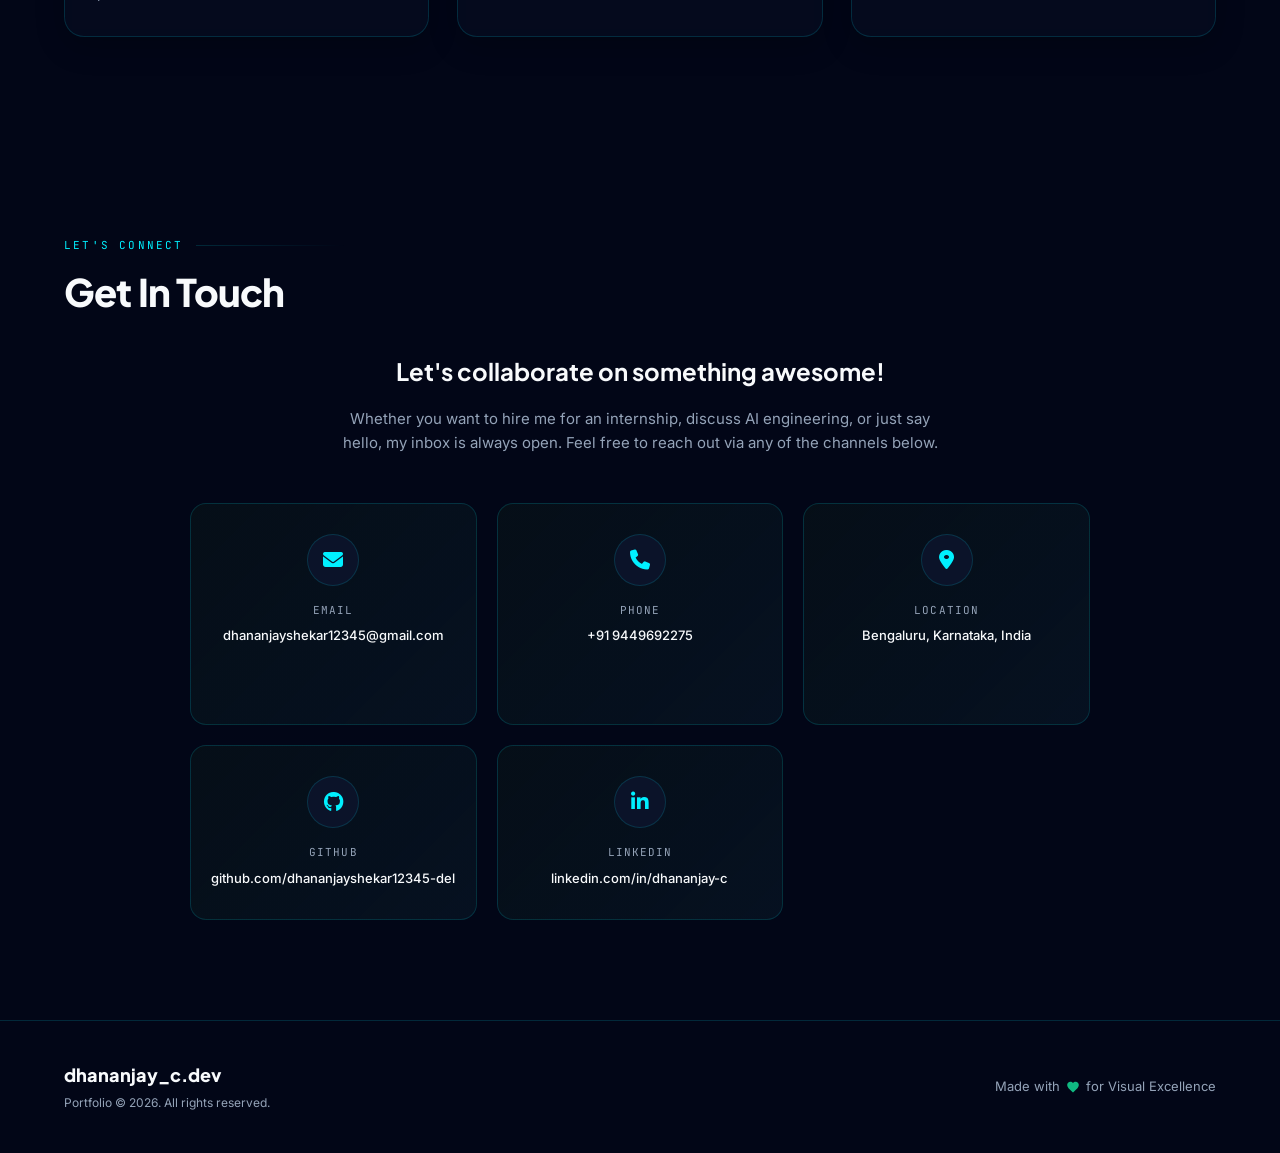
==== commit 15df6e97: "Update resume file and add cache buster to resume link" ====
--- a/portfolio.html
+++ b/portfolio.html
@@ -43,7 +43,7 @@
         <button class="theme-toggle-btn" id="themeToggle" aria-label="Toggle Theme">
           <i class="fa-solid fa-moon" id="themeIcon"></i>
         </button>
-        <a href="resume.pdf" target="_blank" class="btn-resume">Resume</a>
+        <a href="resume.pdf?v=2" target="_blank" class="btn-resume">Resume</a>
         <button class="mobile-nav-toggle" id="mobileNavToggle" aria-label="Toggle Navigation Menu">
           <i class="fa-solid fa-bars"></i>
         </button>
